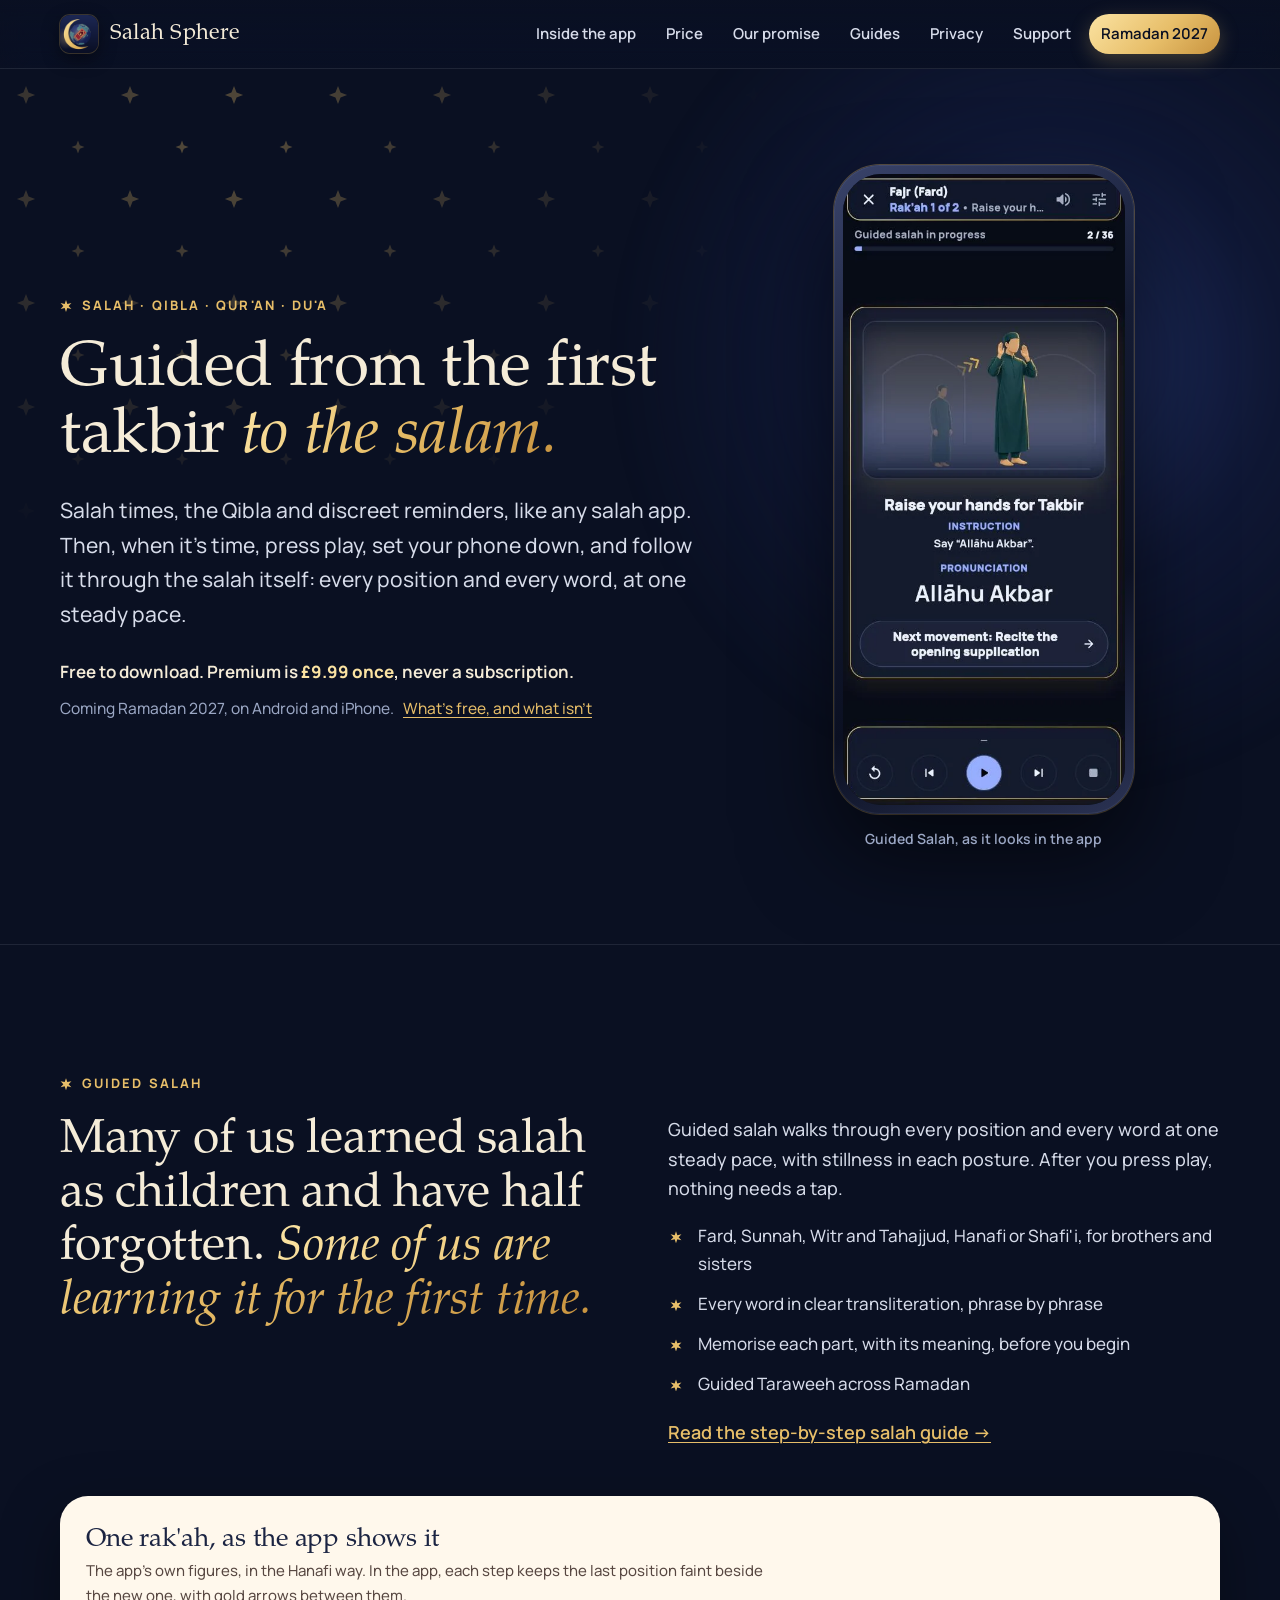
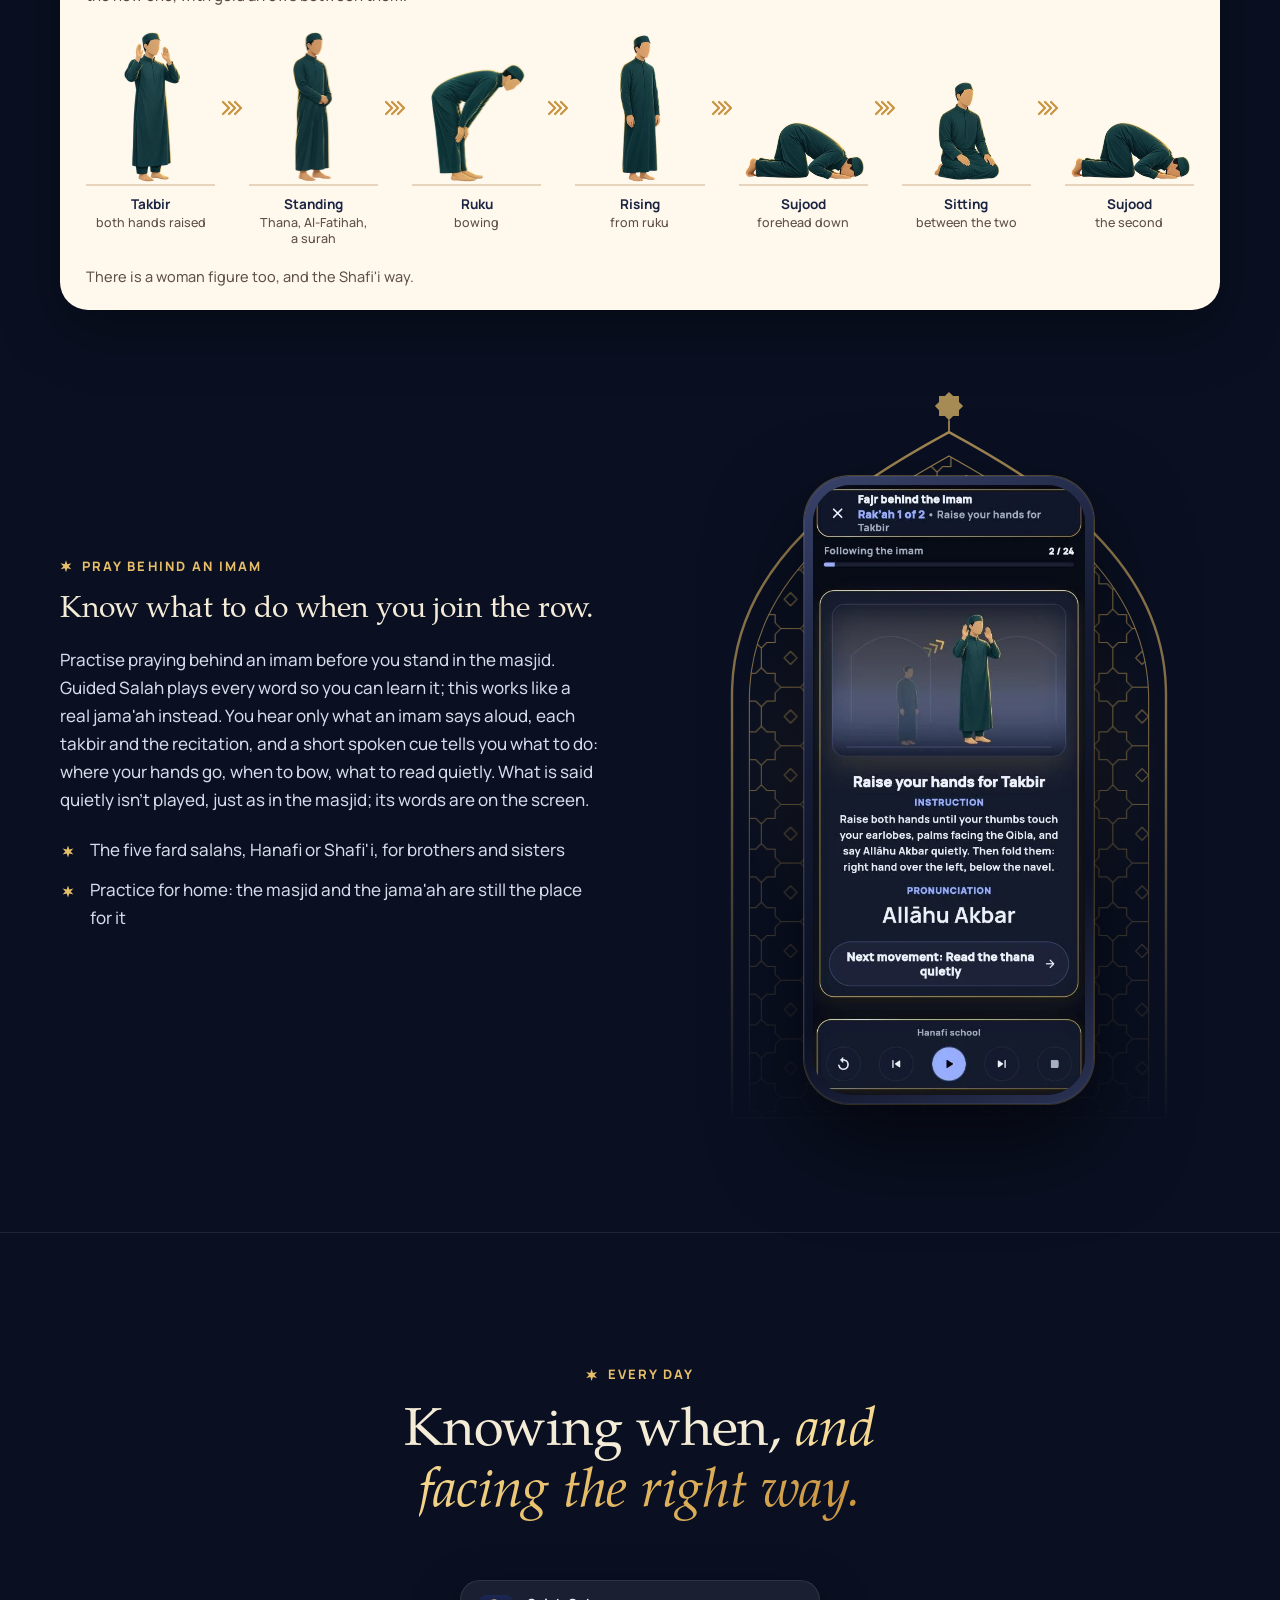
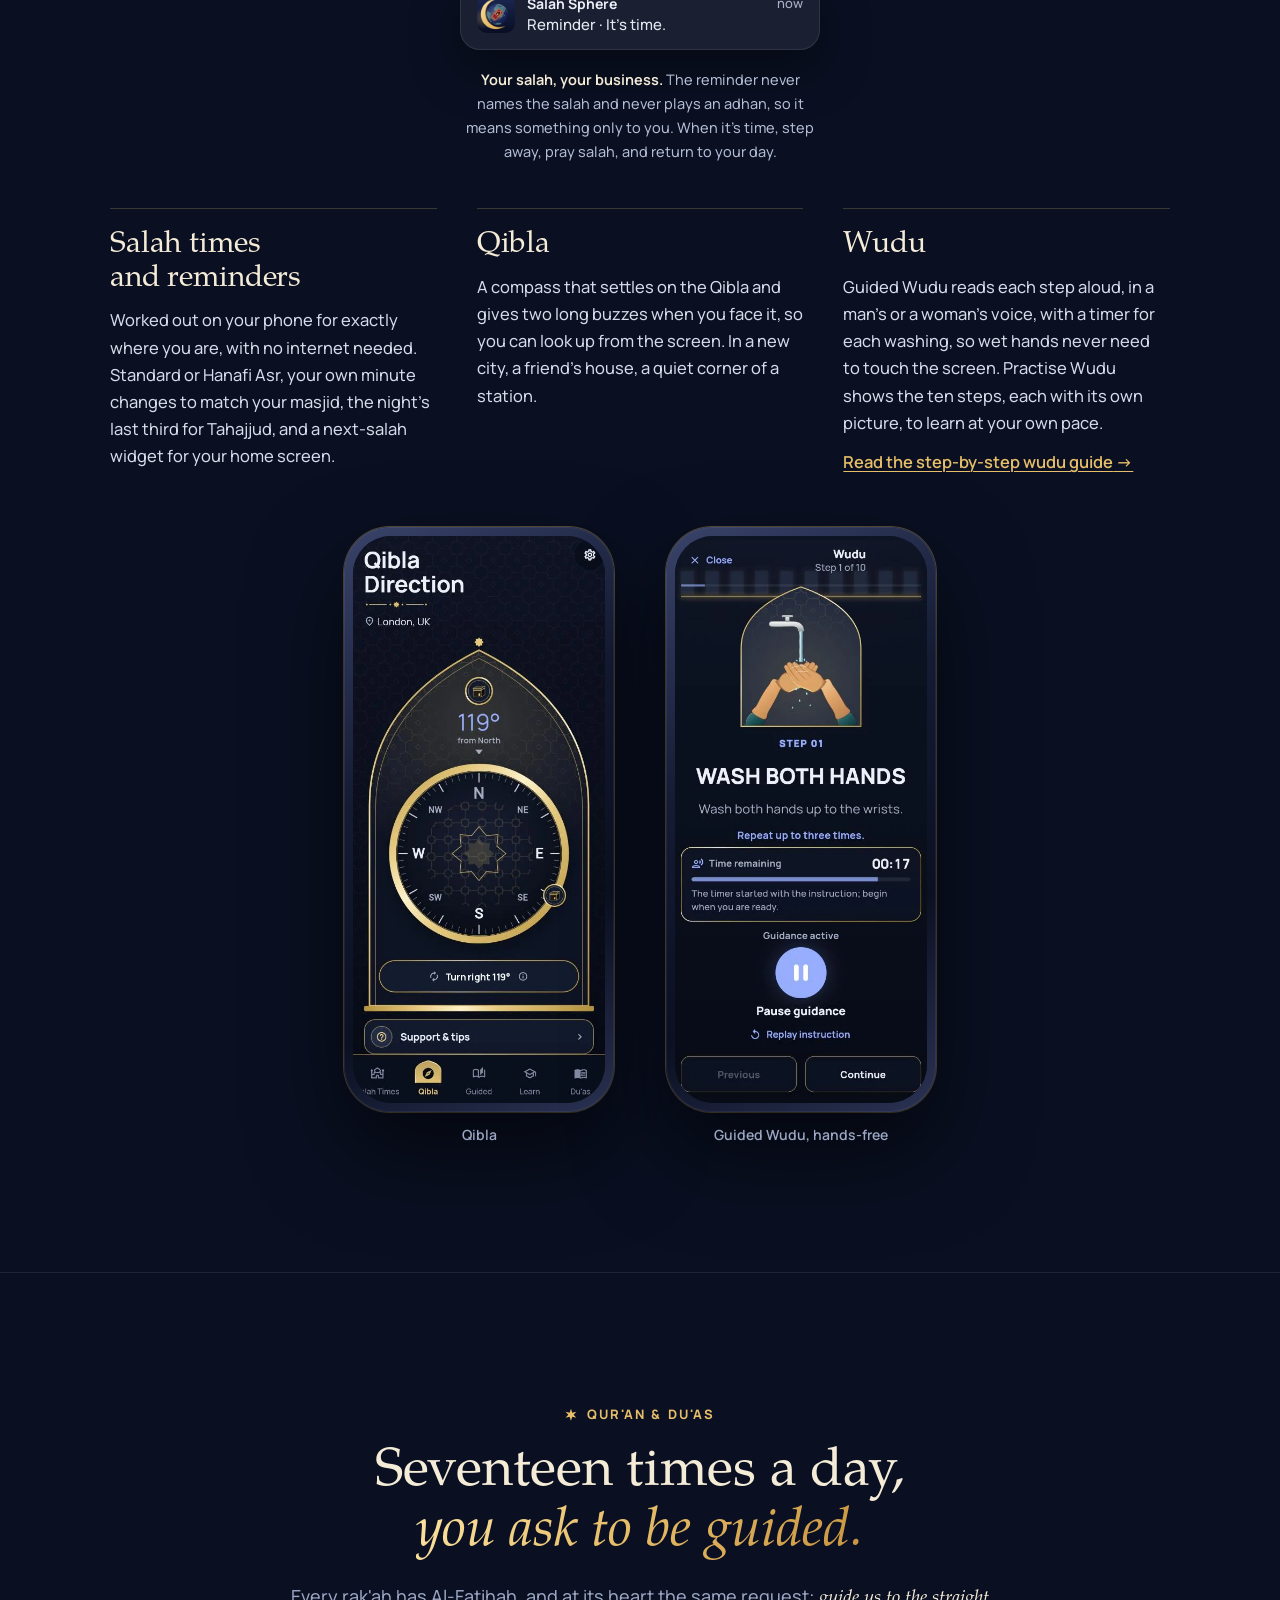
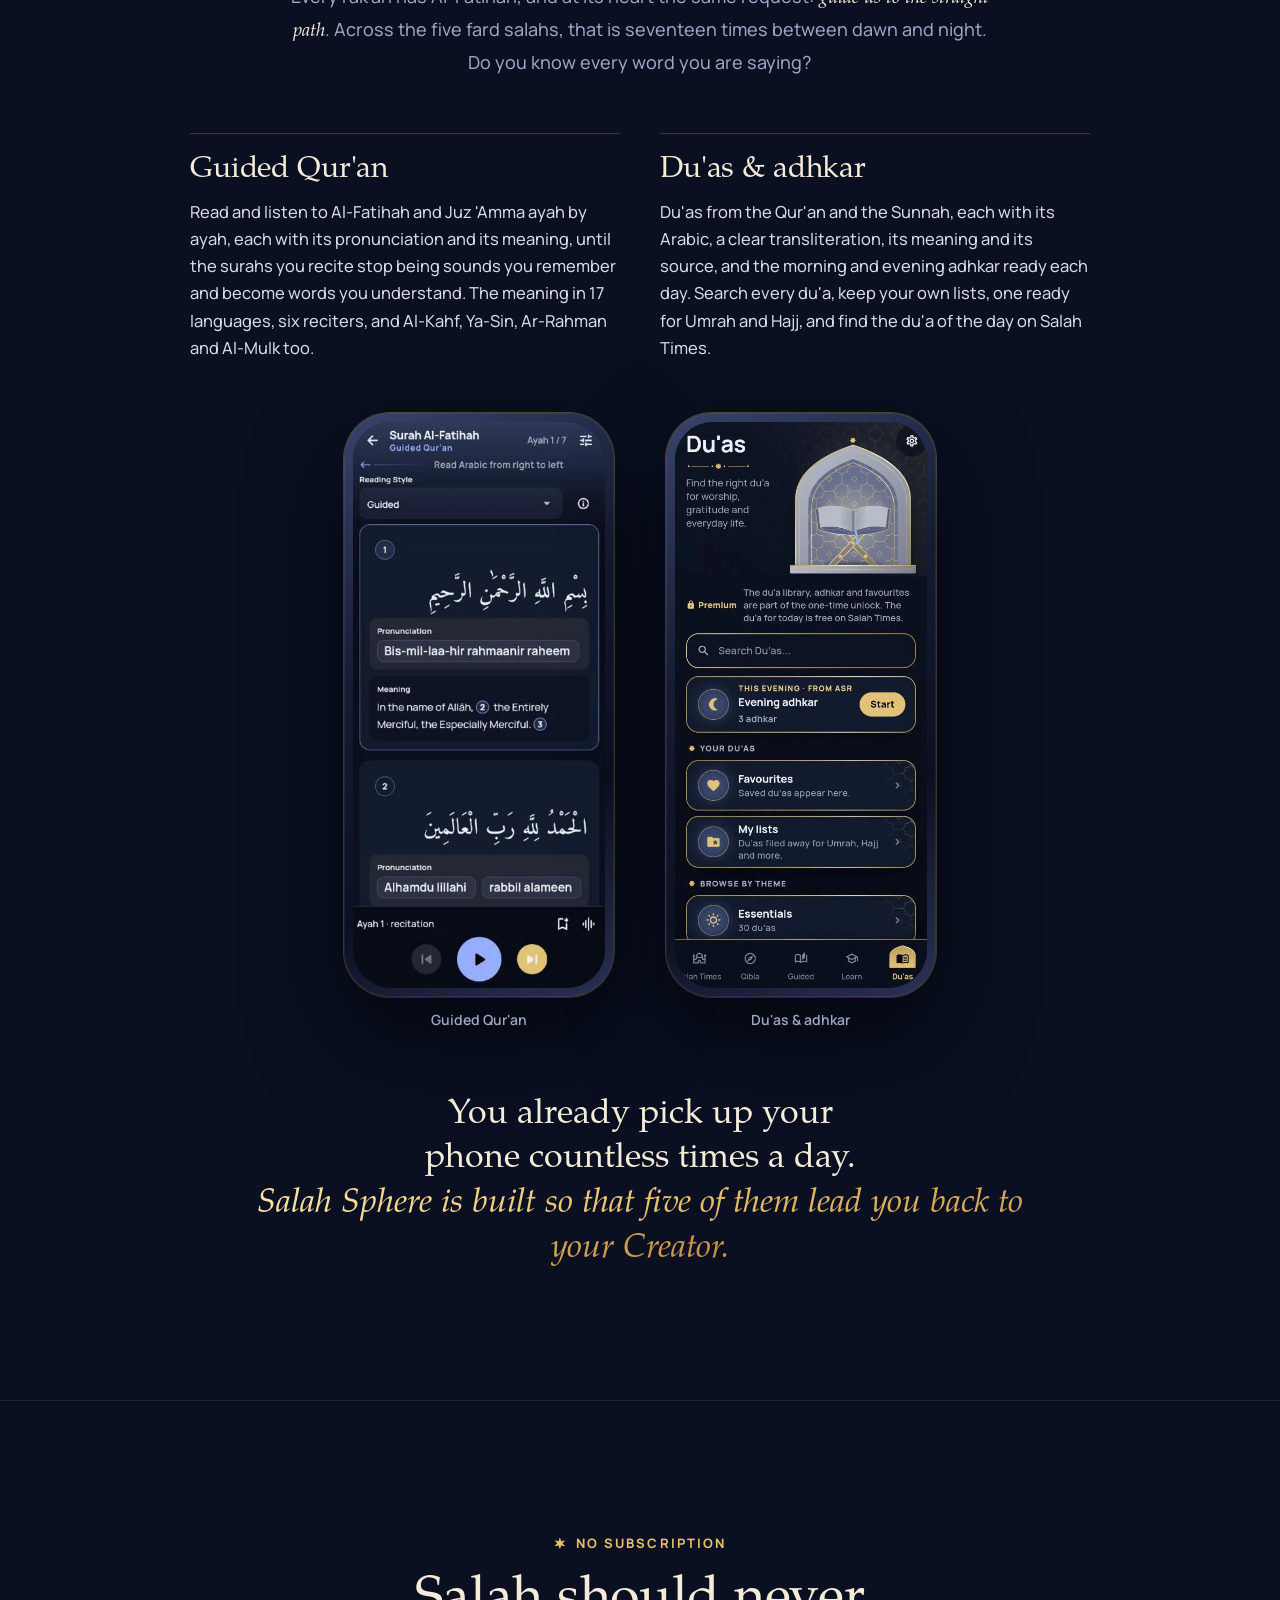
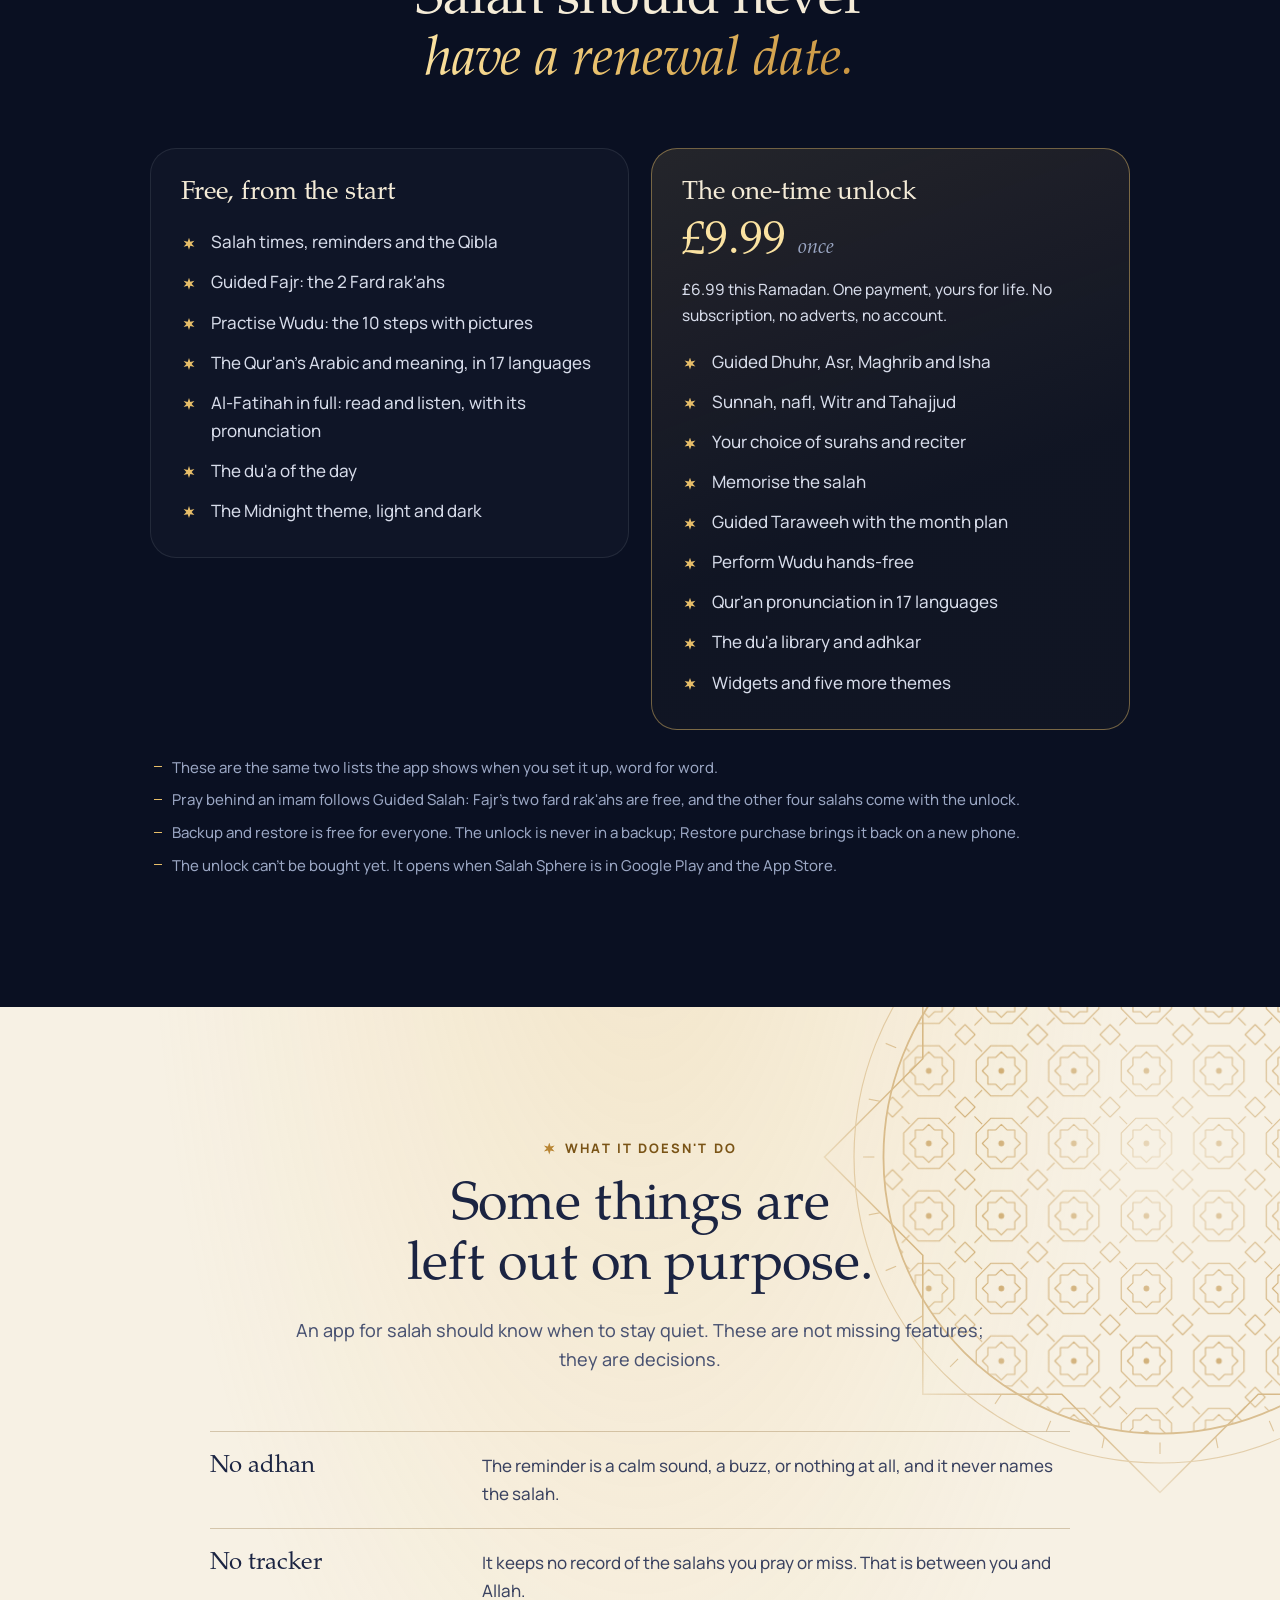
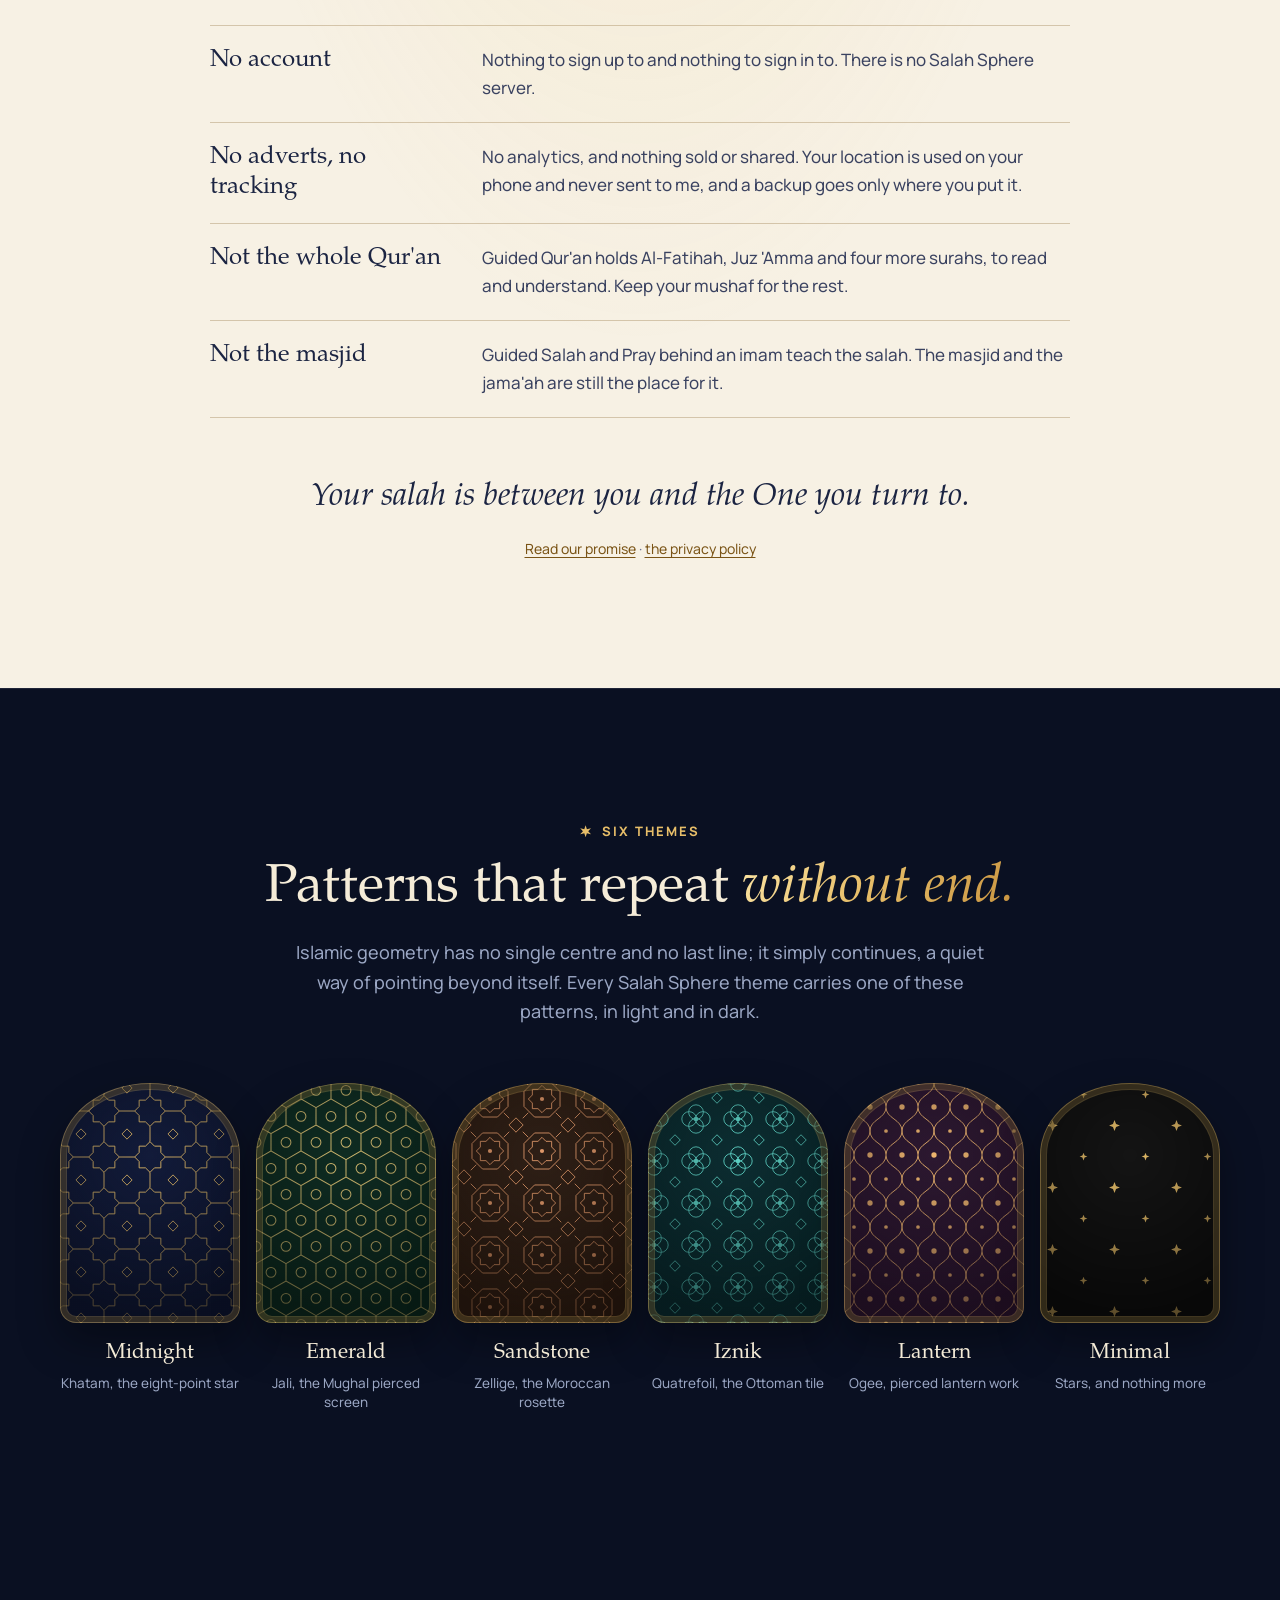
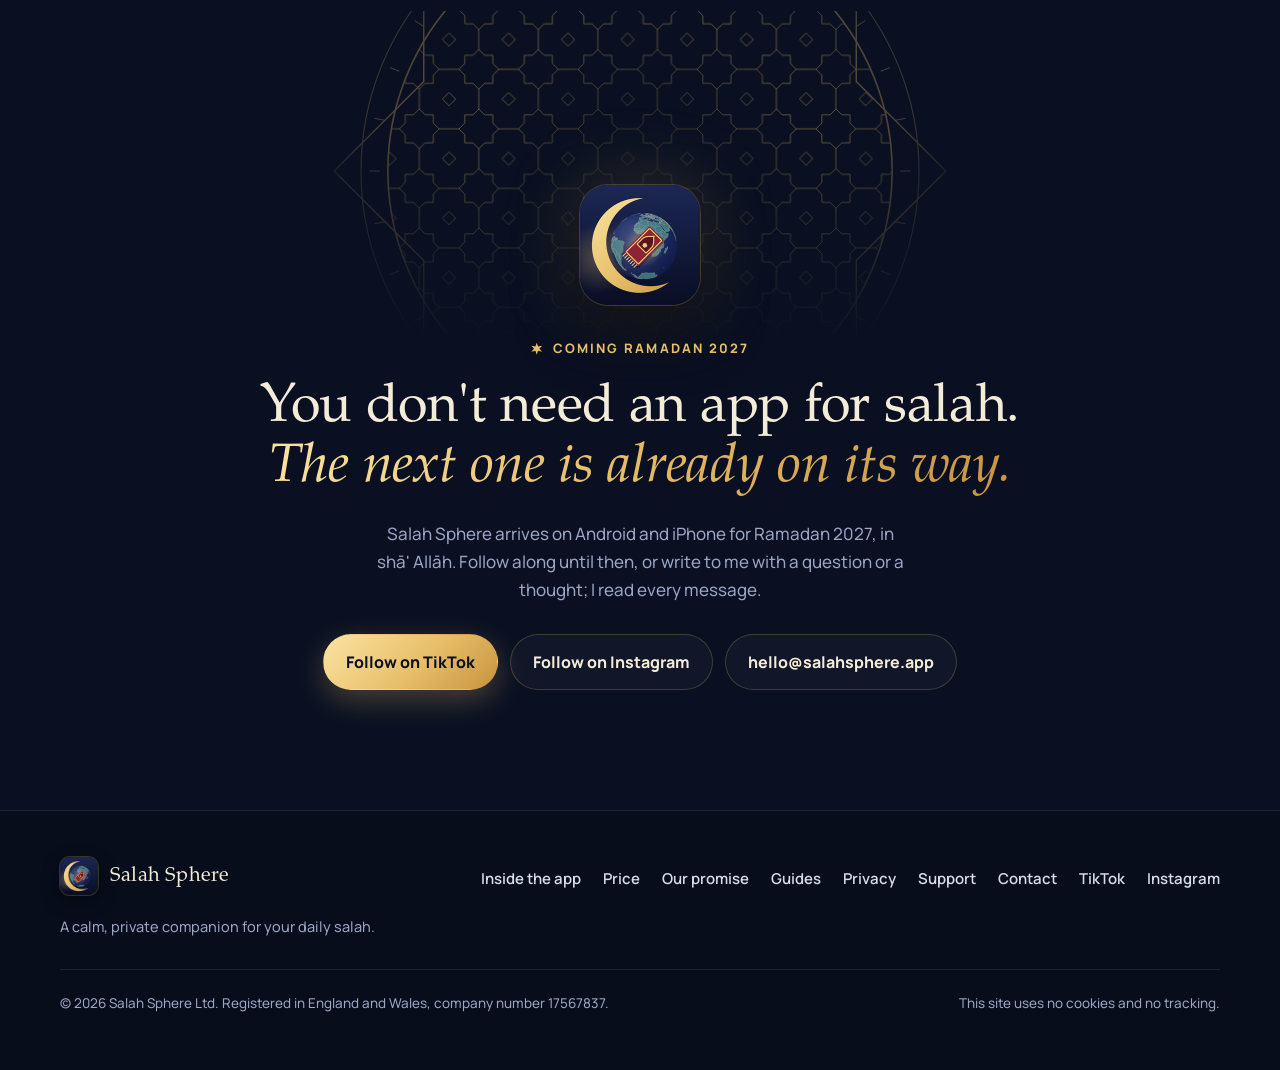
==== index.html @ 4af71273 "Home: Pray behind an imam says how it differs from Guided Salah (every word played to learn it) and " ====
<!doctype html>
<html lang="en-GB" class="no-js">
<head>
  <meta charset="utf-8">
  <meta name="viewport" content="width=device-width, initial-scale=1">
  <title>Salah Sphere: Muslim Prayer Times &amp; Guided Salah App</title>
  <meta name="description" content="Salah Sphere, coming to Android and iPhone for Ramadan 2027: prayer times, a Qibla compass, step-by-step guided salah, wudu and du&#39;as. No ads, no subscription.">
  <link rel="canonical" href="https://salahsphere.app/">
  <meta name="theme-color" content="#0A1022">
  <link rel="icon" href="assets/img/favicon-32.png" sizes="32x32" type="image/png">
  <link rel="icon" href="assets/img/icon-192.png" sizes="192x192" type="image/png">
  <link rel="apple-touch-icon" href="assets/img/apple-touch-icon.png">
  <meta property="og:type" content="website">
  <meta property="og:locale" content="en_GB">
  <meta property="og:site_name" content="Salah Sphere">
  <meta property="og:title" content="Salah Sphere · Five times a day, the world can wait.">
  <meta property="og:description" content="A calm, private companion for your daily salah. Prayer times, Qibla, guided salah, wudu, Qur'an and du'as. No ads, no tracking, and never a subscription.">
  <meta property="og:url" content="https://salahsphere.app/">
  <meta property="og:image" content="https://salahsphere.app/assets/img/og.png">
  <meta property="og:image:width" content="1200">
  <meta property="og:image:height" content="630">
  <meta name="twitter:card" content="summary_large_image">
  <script type="application/ld+json">
{
   "@context": "https://schema.org",
   "@graph": [
    {
     "@type": "Organization",
     "@id": "https://salahsphere.app/#organization",
     "name": "Salah Sphere",
     "url": "https://salahsphere.app/",
     "logo": {
      "@type": "ImageObject",
      "url": "https://salahsphere.app/assets/img/icon-512.png",
      "width": 512,
      "height": 512
     },
     "email": "hello@salahsphere.app",
     "sameAs": [
      "https://www.tiktok.com/@salahsphereapp",
      "https://www.instagram.com/salahsphereapp/"
     ]
    },
    {
     "@type": "WebSite",
     "@id": "https://salahsphere.app/#website",
     "name": "Salah Sphere",
     "alternateName": [
      "SalahSphere",
      "Salah Sphere app"
     ],
     "url": "https://salahsphere.app/",
     "inLanguage": "en-GB",
     "publisher": {
      "@id": "https://salahsphere.app/#organization"
     }
    },
    {
     "@type": "MobileApplication",
     "@id": "https://salahsphere.app/#app",
     "name": "Salah Sphere",
     "alternateName": "SalahSphere",
     "operatingSystem": "Android, iOS",
     "applicationCategory": "LifestyleApplication",
     "description": "A Muslim app for prayer times, the Qibla, step-by-step guided salah, wudu, the Qur'an with its meaning in 17 languages, and du'as. Free to download with a one-time unlock: no ads, no tracking and never a subscription. Coming Ramadan 2027.",
     "url": "https://salahsphere.app/",
     "image": "https://salahsphere.app/assets/img/og.png",
     "screenshot": [
      "https://salahsphere.app/assets/shots/salah-times.webp",
      "https://salahsphere.app/assets/shots/guided-salah-man.webp",
      "https://salahsphere.app/assets/shots/behind-imam.webp",
      "https://salahsphere.app/assets/shots/guided-wudu.webp",
      "https://salahsphere.app/assets/shots/qibla-compass.webp"
     ],
     "publisher": {
      "@id": "https://salahsphere.app/#organization"
     },
     "inLanguage": "en"
    }
   ]
  }
  </script>
  <link rel="preload" href="assets/fonts/pagella-regular.woff" as="font" type="font/woff" crossorigin>
  <link rel="stylesheet" href="styles.css">
  <script>document.documentElement.classList.remove('no-js');</script>
</head>
<body>
<a class="skip" href="#main">Skip to content</a>

<header class="site-header">
  <div class="wrap nav">
    <a class="brand" href="./" aria-label="Salah Sphere home">
      <img src="assets/img/icon-96.png" alt="" width="38" height="38">
      <span>Salah Sphere</span>
    </a>
    <nav class="nav-links" aria-label="Main">
      <a class="hide-sm" href="#inside">Inside the app</a>
      <a class="hide-md" href="#price">Price</a>
      <a class="hide-md" href="our-promise.html">Our promise</a>
      <a href="guides.html">Guides</a>
      <a class="hide-sm" href="privacy.html">Privacy</a>
      <a href="support.html">Support</a>
      <a class="pill" href="#coming">Ramadan 2027</a>
    </nav>
  </div>
</header>

<main id="main">

  <!-- ============ Hero ============ -->
  <section class="hero has-deco" aria-labelledby="hero-title">
    <div class="deco d-stars" aria-hidden="true"></div>
    <div class="wrap hero2">
      <div class="reveal">
        <span class="eyebrow">Salah · Qibla · Qur'an · Du'a</span>
        <h1 id="hero-title">Guided from the first takbir <span class="gold-text">to the salam.</span></h1>
        <p class="lead">Salah times, the Qibla and discreet reminders, like any salah app. Then, when it's time, press play, set your phone down, and follow it through the salah itself: every position and every word, at one steady pace.</p>
        <p class="facts">Free to download. Premium is <b>£9.99 once</b>, never a subscription.</p>
        <p class="when">Coming Ramadan 2027, on Android and iPhone. <a href="#price">What's free, and what isn't</a></p>
      </div>
      <figure class="hero-phone reveal">
        <div class="phone"><img src="assets/shots/guided-salah-man.webp" alt="Guided Salah in Fajr: the figure raising both hands for the takbir, the last position faint beside it, gold arrows, and the words to say" width="390" height="844"></div>
        <figcaption>Guided Salah, as it looks in the app</figcaption>
      </figure>
    </div>
  </section>

  <!-- ============ Guided salah ============ -->
  <section class="sec guided" id="inside" aria-labelledby="guided-title">
    <div class="wrap">
      <div class="lede reveal">
        <span class="eyebrow">Guided salah</span>
        <h2 id="guided-title">Many of us learned salah as children and have half forgotten. <span class="gold-text">Some of us are learning it for the first time.</span></h2>
        <div class="lede-body">
          <p>Guided salah walks through every position and every word at one steady pace, with stillness in each posture. After you press play, nothing needs a tap.</p>
          <ul class="ticks">
            <li>Fard, Sunnah, Witr and Tahajjud, Hanafi or Shafi'i, for brothers and sisters</li>
            <li>Every word in clear transliteration, phrase by phrase</li>
            <li>Memorise each part, with its meaning, before you begin</li>
            <li>Guided Taraweeh across Ramadan</li>
          </ul>
          <p class="guide-link"><a href="how-to-pray-salah.html">Read the step-by-step salah guide</a></p>
        </div>
      </div>

      <figure class="rakah reveal">
        <figcaption>
          <h3>One rak'ah, as the app shows it</h3>
          <p class="sub">The app's own figures, in the Hanafi way. In the app, each step keeps the last position faint beside the new one, with gold arrows between them.</p>
        </figcaption>
        <ol class="rk">
          <li><div class="fig"><img src="assets/positions/man_takbir.webp" alt="" width="120" height="300" loading="lazy"></div><span>Takbir<small>both hands raised</small></span></li>
          <li class="chev" aria-hidden="true"><svg viewBox="0 0 22 16" width="22" height="16"><path d="M2 2l6 6-6 6M8 2l6 6-6 6M14 2l6 6-6 6" fill="none" stroke="#C8933F" stroke-width="2.2" stroke-linecap="round" stroke-linejoin="round"/></svg></li>
          <li><div class="fig"><img src="assets/positions/man_qiyam_hanafi.webp" alt="" width="87" height="300" loading="lazy"></div><span>Standing<small>Thana, Al-Fatihah, a&nbsp;surah</small></span></li>
          <li class="chev" aria-hidden="true"><svg viewBox="0 0 22 16" width="22" height="16"><path d="M2 2l6 6-6 6M8 2l6 6-6 6M14 2l6 6-6 6" fill="none" stroke="#C8933F" stroke-width="2.2" stroke-linecap="round" stroke-linejoin="round"/></svg></li>
          <li class="ruku"><div class="fig"><img src="assets/positions/man_ruku.webp" alt="" width="193" height="236" loading="lazy"></div><span>Ruku<small>bowing</small></span></li>
          <li class="chev" aria-hidden="true"><svg viewBox="0 0 22 16" width="22" height="16"><path d="M2 2l6 6-6 6M8 2l6 6-6 6M14 2l6 6-6 6" fill="none" stroke="#C8933F" stroke-width="2.2" stroke-linecap="round" stroke-linejoin="round"/></svg></li>
          <li><div class="fig"><img src="assets/positions/man_standing_after_ruku.webp" alt="" width="83" height="300" loading="lazy"></div><span>Rising<small>from ruku</small></span></li>
          <li class="chev" aria-hidden="true"><svg viewBox="0 0 22 16" width="22" height="16"><path d="M2 2l6 6-6 6M8 2l6 6-6 6M14 2l6 6-6 6" fill="none" stroke="#C8933F" stroke-width="2.2" stroke-linecap="round" stroke-linejoin="round"/></svg></li>
          <li class="sujood"><div class="fig"><img src="assets/positions/man_sujood.webp" alt="" width="234" height="120" loading="lazy"></div><span>Sujood<small>forehead down</small></span></li>
          <li class="chev" aria-hidden="true"><svg viewBox="0 0 22 16" width="22" height="16"><path d="M2 2l6 6-6 6M8 2l6 6-6 6M14 2l6 6-6 6" fill="none" stroke="#C8933F" stroke-width="2.2" stroke-linecap="round" stroke-linejoin="round"/></svg></li>
          <li class="sit"><div class="fig"><img src="assets/positions/man_jalsah.webp" alt="" width="133" height="196" loading="lazy"></div><span>Sitting<small>between the two</small></span></li>
          <li class="chev" aria-hidden="true"><svg viewBox="0 0 22 16" width="22" height="16"><path d="M2 2l6 6-6 6M8 2l6 6-6 6M14 2l6 6-6 6" fill="none" stroke="#C8933F" stroke-width="2.2" stroke-linecap="round" stroke-linejoin="round"/></svg></li>
          <li class="sujood"><div class="fig"><img src="assets/positions/man_sujood.webp" alt="" width="234" height="120" loading="lazy"></div><span>Sujood<small>the second</small></span></li>
        </ol>
        <p class="foot">There is a woman figure too, and the Shafi'i way.</p>
      </figure>

      <article class="feature flip reveal">
        <figure class="feature-media">
          <div class="deco arch arch-khatam"></div>
          <div class="phone"><img src="assets/shots/behind-imam.webp" alt="Pray behind an imam in Fajr: the figure, and a cue for what to do when the imam says the takbir" width="390" height="844" loading="lazy"></div>
        </figure>
        <div>
          <span class="eyebrow">Pray behind an imam</span>
          <h3>Know what to do when you join the row.</h3>
          <p>Practise praying behind an imam before you stand in the masjid. Guided Salah plays every word so you can learn it; this works like a real jama'ah instead. You hear only what an imam says aloud, each takbir and the recitation, and a short spoken cue tells you what to do: where your hands go, when to bow, what to read quietly. What is said quietly isn't played, just as in the masjid; its words are on the screen.</p>
          <ul class="ticks">
            <li>The five fard salahs, Hanafi or Shafi'i, for brothers and sisters</li>
            <li>Practice for home: the masjid and the jama'ah are still the place for it</li>
          </ul>
        </div>
      </article>
    </div>
  </section>

  <!-- ============ Every day ============ -->
  <section class="sec everyday" aria-labelledby="everyday-title">
    <div class="wrap">
      <div class="section-head reveal">
        <span class="eyebrow">Every day</span>
        <h2 id="everyday-title">Knowing when, <span class="gold-text">and facing the right way.</span></h2>
      </div>
      <figure class="notif-show reveal">
        <div class="notif" role="img" aria-label="A Salah Sphere notification. Reminder: it's time.">
          <img src="assets/img/icon-96.png" alt="" width="38" height="38">
          <b>Salah Sphere</b><span class="t">now</span>
          <p>Reminder · It's time.</p>
        </div>
        <figcaption class="notif-cap"><b>Your salah, your business.</b> The reminder never names the salah and never plays an adhan, so it means something only to you. When it's time, step away, pray salah, and return to your day.</figcaption>
      </figure>
      <div class="three reveal">
        <div>
          <h3>Salah times and reminders</h3>
          <p>Worked out on your phone for exactly where you are, with no internet needed. Standard or Hanafi Asr, your own minute changes to match your masjid, the night's last third for Tahajjud, and a next-salah widget for your home screen.</p>
        </div>
        <div>
          <h3>Qibla</h3>
          <p>A compass that settles on the Qibla and gives two long buzzes when you face it, so you can look up from the screen. In a new city, a friend's house, a quiet corner of a station.</p>
        </div>
        <div>
          <h3>Wudu</h3>
          <p>Guided Wudu reads each step aloud, in a man's or a woman's voice, with a timer for each washing, so wet hands never need to touch the screen. Practise Wudu shows the ten steps, each with its own picture, to learn at your own pace.</p>
          <p class="guide-link"><a href="how-to-make-wudu.html">Read the step-by-step wudu guide</a></p>
        </div>
      </div>
      <div class="pair reveal">
        <figure><div class="phone"><img src="assets/shots/qibla-compass.webp" alt="The Qibla compass in London: 119 degrees from north, turn right" width="390" height="844" loading="lazy"></div><figcaption>Qibla</figcaption></figure>
        <figure><div class="phone"><img src="assets/shots/guided-wudu.webp" alt="Guided Wudu, hands-free: step 1 of 10, wash both hands, with the picture, the time remaining and the guidance running" width="390" height="844" loading="lazy"></div><figcaption>Guided Wudu, hands-free</figcaption></figure>
      </div>
    </div>
  </section>

  <!-- ============ Qur'an and du'as ============ -->
  <section class="sec quran" aria-labelledby="quran-title">
    <div class="wrap">
      <div class="section-head reveal">
        <span class="eyebrow">Qur'an &amp; du'as</span>
        <h2 id="quran-title">Seventeen times a day, <span class="gold-text">you ask to be guided.</span></h2>
        <p>Every rak'ah has Al-Fatihah, and at its heart the same request: <em>guide us to the straight path</em>. Across the five fard salahs, that is seventeen times between dawn and night. Do you know every word you are saying?</p>
      </div>
      <div class="two reveal">
        <div>
          <h3>Guided Qur'an</h3>
          <p>Read and listen to Al-Fatihah and Juz 'Amma ayah by ayah, each with its pronunciation and its meaning, until the surahs you recite stop being sounds you remember and become words you understand. The meaning in 17 languages, six reciters, and Al-Kahf, Ya-Sin, Ar-Rahman and Al-Mulk too.</p>
        </div>
        <div>
          <h3>Du'as &amp; adhkar</h3>
          <p>Du'as from the Qur'an and the Sunnah, each with its Arabic, a clear transliteration, its meaning and its source, and the morning and evening adhkar ready each day. Search every du'a, keep your own lists, one ready for Umrah and Hajj, and find the du'a of the day on Salah Times.</p>
        </div>
      </div>
      <div class="pair reveal">
        <figure><div class="phone"><img src="assets/shots/quran-read.webp" alt="Al-Fatihah in Guided Qur'an: each ayah in Arabic, with its pronunciation and its meaning" width="399" height="864" loading="lazy"></div><figcaption>Guided Qur'an</figcaption></figure>
        <figure><div class="phone"><img src="assets/shots/duas-tab.webp" alt="The Du'as tab: search, the evening adhkar ready to start, your favourites and lists, and du'as by theme" width="390" height="844" loading="lazy"></div><figcaption>Du'as &amp; adhkar</figcaption></figure>
      </div>
      <p class="aside reveal">You already pick up your phone countless times a day.<br><span class="gold-text">Salah Sphere is built so that five of them lead you back to your Creator.</span></p>
    </div>
  </section>

  <!-- ============ Price, and the note on subscriptions ============ -->
  <section class="sec price" id="price" aria-labelledby="no-subscription">
    <div class="wrap">
      <div class="section-head reveal">
        <span class="eyebrow">No subscription</span>
        <h2 id="no-subscription">Salah should never <span class="gold-text">have a renewal date.</span></h2>
      </div>
      <div class="tiers reveal">
        <div class="tier">
          <h3>Free, from the start</h3>
          <ul class="ticks">
            <li>Salah times, reminders and the Qibla</li>
            <li>Guided Fajr: the 2 Fard rak'ahs</li>
            <li>Practise Wudu: the 10 steps with pictures</li>
            <li>The Qur'an's Arabic and meaning, in 17 languages</li>
            <li>Al-Fatihah in full: read and listen, with its pronunciation</li>
            <li>The du'a of the day</li>
            <li>The Midnight theme, light and dark</li>
          </ul>
        </div>
        <div class="tier gold">
          <h3>The one-time unlock</h3>
          <p class="tier-price">£9.99 <span>once</span></p>
          <p class="tier-note">£6.99 this Ramadan. One payment, yours for life. No subscription, no adverts, no account.</p>
          <ul class="ticks">
            <li>Guided Dhuhr, Asr, Maghrib and Isha</li>
            <li>Sunnah, nafl, Witr and Tahajjud</li>
            <li>Your choice of surahs and reciter</li>
            <li>Memorise the salah</li>
            <li>Guided Taraweeh with the month plan</li>
            <li>Perform Wudu hands-free</li>
            <li>Qur'an pronunciation in 17 languages</li>
            <li>The du'a library and adhkar</li>
            <li>Widgets and five more themes</li>
          </ul>
        </div>
      </div>
      <ul class="small-print reveal">
        <li>These are the same two lists the app shows when you set it up, word for word.</li>
        <li>Pray behind an imam follows Guided Salah: Fajr's two fard rak'ahs are free, and the other four salahs come with the unlock.</li>
        <li>Backup and restore is free for everyone. The unlock is never in a backup; Restore purchase brings it back on a new phone.</li>
        <li>The unlock can't be bought yet. It opens when Salah Sphere is in Google Play and the App Store.</li>
      </ul>
    </div>
  </section>

  <!-- ============ What it doesn't do, and privacy ============ -->
  <section class="paper has-deco" id="not-in-the-app" aria-labelledby="leftout-title">
    <div class="deco disc disc-zellige-bronze d-paper-disc" aria-hidden="true"></div>
    <div class="wrap">
      <div class="section-head reveal">
        <span class="eyebrow">What it doesn't do</span>
        <h2 id="leftout-title">Some things are left out on purpose.</h2>
        <p>An app for salah should know when to stay quiet. These are not missing features; they are decisions.</p>
      </div>
      <dl class="nots reveal">
        <div><dt>No adhan</dt><dd>The reminder is a calm sound, a buzz, or nothing at all, and it never names the salah.</dd></div>
        <div><dt>No tracker</dt><dd>It keeps no record of the salahs you pray or miss. That is between you and Allah.</dd></div>
        <div><dt>No account</dt><dd>Nothing to sign up to and nothing to sign in to. There is no Salah Sphere server.</dd></div>
        <div><dt>No adverts, no tracking</dt><dd>No analytics, and nothing sold or shared. Your location is used on your phone and never sent to me, and a backup goes only where you put it.</dd></div>
        <div><dt>Not the whole Qur'an</dt><dd>Guided Qur'an holds Al-Fatihah, Juz 'Amma and four more surahs, to read and understand. Keep your mushaf for the rest.</dd></div>
        <div><dt>Not the masjid</dt><dd>Guided Salah and Pray behind an imam teach the salah. The masjid and the jama'ah are still the place for it.</dd></div>
      </dl>
      <p class="quote reveal">Your salah is between you and the One you turn to.<small><a href="our-promise.html">Read our promise</a> · <a href="privacy.html">the privacy policy</a></small></p>
    </div>
  </section>

  <!-- ============ Themes ============ -->
  <section class="sec themes" aria-labelledby="themes-title">
    <div class="wrap">
      <div class="section-head reveal">
        <span class="eyebrow">Six themes</span>
        <h2 id="themes-title">Patterns that repeat <span class="gold-text">without end.</span></h2>
        <p>Islamic geometry has no single centre and no last line; it simply continues, a quiet way of pointing beyond itself. Every Salah Sphere theme carries one of these patterns, in light and in dark.</p>
      </div>
      <ul class="swatches reveal">
        <li><div class="sw sw-midnight"></div><b>Midnight</b><span>Khatam, the eight-point star</span></li>
        <li><div class="sw sw-emerald"></div><b>Emerald</b><span>Jali, the Mughal pierced screen</span></li>
        <li><div class="sw sw-sandstone"></div><b>Sandstone</b><span>Zellige, the Moroccan rosette</span></li>
        <li><div class="sw sw-iznik"></div><b>Iznik</b><span>Quatrefoil, the Ottoman tile</span></li>
        <li><div class="sw sw-lantern"></div><b>Lantern</b><span>Ogee, pierced lantern work</span></li>
        <li><div class="sw sw-minimal"></div><b>Minimal</b><span>Stars, and nothing more</span></li>
      </ul>
    </div>
  </section>

  <!-- ============ Closing ============ -->
  <section class="closing has-deco" id="coming" aria-labelledby="closing-title">
    <div class="deco disc disc-khatam d-close-disc" aria-hidden="true"></div>
    <div class="wrap reveal">
      <img src="assets/img/icon-240.png" alt="The Salah Sphere icon: a gold crescent cradling the Earth with a salah mat" width="120" height="120" loading="lazy">
      <span class="eyebrow">Coming Ramadan 2027</span>
      <h2 id="closing-title">You don't need an app for salah.<br><span class="gold-text">The next one is already on its way.</span></h2>
      <p>Salah Sphere arrives on Android and iPhone for Ramadan 2027, in shā'&nbsp;Allāh. Follow along until then, or write to me with a question or a thought; I read every message.</p>
      <div class="actions">
        <a class="btn btn-gold" href="https://www.tiktok.com/@salahsphereapp" rel="me noopener">Follow on TikTok</a>
        <a class="btn btn-ghost" href="https://www.instagram.com/salahsphereapp/" rel="me noopener">Follow on Instagram</a>
        <a class="btn btn-ghost" href="mailto:hello@salahsphere.app">hello@salahsphere.app</a>
      </div>
    </div>
  </section>

</main>

<footer class="site-footer">
  <div class="wrap">
    <div class="foot">
      <div>
        <a class="brand" href="./"><img src="assets/img/icon-96.png" alt="" width="38" height="38"><span>Salah Sphere</span></a>
        <p>A calm, private companion for your daily salah.</p>
      </div>
      <nav aria-label="Footer">
        <a href="#inside">Inside the app</a>
        <a href="#price">Price</a>
        <a href="our-promise.html">Our promise</a>
        <a href="guides.html">Guides</a>
        <a href="privacy.html">Privacy</a>
        <a href="support.html">Support</a>
        <a href="mailto:hello@salahsphere.app">Contact</a>
        <a href="https://www.tiktok.com/@salahsphereapp" rel="me noopener">TikTok</a>
        <a href="https://www.instagram.com/salahsphereapp/" rel="me noopener">Instagram</a>
      </nav>
    </div>
    <div class="legal">
      <span>© 2026 Salah Sphere Ltd. Registered in England and Wales, company number 17567837.</span>
      <span>This site uses no cookies and no tracking.</span>
    </div>
  </div>
</footer>

<script src="site.js" defer></script>
</body>
</html>
---- styles.css ----
/* Salah Sphere — salahsphere.app
   Self-hosted fonts, no trackers, no external requests. */

@font-face { font-family: "Pagella"; src: url("assets/fonts/pagella-regular.woff") format("woff"); font-weight: 400; font-style: normal; font-display: swap; }
@font-face { font-family: "Pagella"; src: url("assets/fonts/pagella-italic.woff") format("woff"); font-weight: 400; font-style: italic; font-display: swap; }
@font-face { font-family: "Pagella"; src: url("assets/fonts/pagella-bold.woff") format("woff"); font-weight: 700; font-style: normal; font-display: swap; }
@font-face { font-family: "Manrope"; src: url("assets/fonts/manrope-var.woff") format("woff"); font-weight: 200 800; font-style: normal; font-display: swap; }

:root {
  --ink: #0A1022;
  --ink-2: #0F1830;
  --ink-3: #16213F;
  --navy-glow: #22346F;
  --gold: #E7BE69;
  --gold-deep: #C8933F;
  --gold-hi: #FBE3A2;
  --cream: #F5ECD8;
  --paper: #F7F1E4;
  --paper-ink: #1B2442;
  --text: #D7DCEA;
  --muted: #9BA7C4;
  --line: rgba(231, 190, 105, 0.22);
  --line-soft: rgba(215, 220, 234, 0.10);
  --teal: #6FC2B1;
  --crimson: #8E2A3A;
  --radius: 22px;
  --max: 1160px;
  --serif: "Pagella", "Palatino Linotype", "Book Antiqua", Palatino, Georgia, serif;
  --sans: "Manrope", system-ui, -apple-system, "Segoe UI", Roboto, sans-serif;
  color-scheme: dark;
}

*, *::before, *::after { box-sizing: border-box; }
html { -webkit-text-size-adjust: 100%; scroll-behavior: smooth; }
@media (prefers-reduced-motion: reduce) { html { scroll-behavior: auto; } }

body {
  margin: 0;
  background: var(--ink);
  color: var(--text);
  font-family: var(--sans);
  font-size: 17px;
  line-height: 1.65;
  font-weight: 450;
  overflow-x: hidden;
  -webkit-font-smoothing: antialiased;
}

/* ---------- The app's patterns, scattered as panels ----------
   Every SVG in assets/patterns is drawn from the app's own geometry
   (khatam, jali, zellige, quatrefoil, ogee, stars, mashrabiya). */
.deco { position: absolute; pointer-events: none; z-index: 0; background-repeat: no-repeat; background-position: center top; background-size: contain; }
.has-deco { position: relative; overflow: clip; }
.has-deco > .wrap { position: relative; z-index: 1; }
.arch { aspect-ratio: 424 / 690; }
.disc { aspect-ratio: 1; }
.arch-khatam { background-image: url("assets/patterns/arch-khatam.svg"); }
.arch-ogee { background-image: url("assets/patterns/arch-ogee.svg"); }
.arch-jali { background-image: url("assets/patterns/arch-jali.svg"); }
.arch-quatrefoil { background-image: url("assets/patterns/arch-quatrefoil.svg"); }
.arch-mashrabiya { background-image: url("assets/patterns/arch-mashrabiya.svg"); }
.arch-zellige { background-image: url("assets/patterns/arch-zellige.svg"); }
.disc-zellige { background-image: url("assets/patterns/disc-zellige.svg"); }
.disc-khatam { background-image: url("assets/patterns/disc-khatam.svg"); }
.disc-zellige-bronze { background-image: url("assets/patterns/disc-zellige-bronze.svg"); }
.band { background-size: 100% 100%; }
.band-khatam { background-image: url("assets/patterns/band-khatam.svg"); }
.band-ogee { background-image: url("assets/patterns/band-ogee.svg"); }

main, header, footer { position: relative; z-index: 1; }
main { overflow-x: clip; }
html { overflow-x: hidden; }

a { color: var(--gold); text-decoration-thickness: 1px; text-underline-offset: 3px; }
a:hover { color: var(--gold-hi); }
:focus-visible { outline: 2px solid var(--gold-hi); outline-offset: 3px; border-radius: 6px; }

img { max-width: 100%; display: block; }

.skip {
  position: absolute; left: 16px; top: -60px;
  background: var(--gold); color: var(--ink); padding: 10px 16px; border-radius: 10px;
  font-weight: 700; text-decoration: none; z-index: 50;
}
.skip:focus { top: 12px; }

.wrap { width: min(var(--max), calc(100% - 40px)); margin: 0 auto; }

/* ---------- Header ---------- */
.site-header {
  position: sticky; top: 0; z-index: 40;
  backdrop-filter: saturate(140%) blur(14px);
  -webkit-backdrop-filter: saturate(140%) blur(14px);
  background: linear-gradient(180deg, rgba(10, 16, 34, 0.86), rgba(10, 16, 34, 0.62));
  border-bottom: 1px solid var(--line-soft);
}
.nav { display: flex; align-items: center; justify-content: space-between; height: 68px; gap: 16px; }
.brand { display: inline-flex; align-items: center; gap: 12px; text-decoration: none; color: var(--cream); }
.brand img { width: 38px; height: 38px; border-radius: 10px; box-shadow: 0 0 0 1px var(--line), 0 6px 18px rgba(0,0,0,0.45); }
.brand span { font-family: var(--serif); font-size: 22px; letter-spacing: 0.01em; }
.nav-links { display: flex; align-items: center; gap: 6px; }
.nav-links a {
  color: var(--text); text-decoration: none; font-size: 15px; font-weight: 600;
  padding: 8px 12px; border-radius: 999px;
}
.nav-links a:hover, .nav-links a[aria-current="page"] { color: var(--gold-hi); background: rgba(231, 190, 105, 0.08); }
.nav-links .pill {
  color: var(--ink); background: linear-gradient(135deg, var(--gold-hi), var(--gold) 55%, var(--gold-deep));
  box-shadow: 0 6px 20px rgba(231, 190, 105, 0.25);
}
.nav-links .pill:hover { color: var(--ink); background: linear-gradient(135deg, #fff1c9, var(--gold-hi) 55%, var(--gold)); }
.brand span { white-space: nowrap; }
@media (max-width: 1060px) { .nav-links a.hide-md { display: none; } }
@media (max-width: 640px) {
  .nav-links a.hide-sm { display: none; }
  .brand span { font-size: 20px; }
  .nav-links .pill { padding: 7px 12px; font-size: 14px; }
}
@media (max-width: 400px) {
  .nav-links .pill { display: none; }
  .soon { font-size: 14px; }
}

/* ---------- Type ---------- */
h1, h2, h3 { font-family: var(--serif); font-weight: 400; color: var(--cream); line-height: 1.12; margin: 0; letter-spacing: -0.005em; }
h1 { font-size: clamp(44px, 7.2vw, 84px); }
h2, h3, .aside { text-wrap: balance; }
h2 { font-size: clamp(34px, 4.6vw, 54px); }
h3 { font-size: 24px; }
.gold-text {
  background: linear-gradient(120deg, var(--gold-hi) 0%, var(--gold) 45%, var(--gold-deep) 100%);
  -webkit-background-clip: text; background-clip: text; color: transparent;
  font-style: italic;
}
.eyebrow {
  display: inline-flex; align-items: center; gap: 10px;
  font-size: 13px; font-weight: 750; letter-spacing: 0.16em; text-transform: uppercase;
  color: var(--gold);
}
.eyebrow::before {
  content: ""; width: 12px; height: 12px; flex: none;
  background: var(--gold);
  clip-path: polygon(50% 0, 61% 33%, 95% 25%, 72% 50%, 95% 75%, 61% 67%, 50% 100%, 39% 67%, 5% 75%, 28% 50%, 5% 25%, 39% 33%);
}
.lead { font-size: clamp(18px, 2.1vw, 21px); color: var(--text); max-width: 34em; }
.muted { color: var(--muted); }

/* ---------- Buttons & chips ---------- */
.actions { display: flex; flex-wrap: wrap; gap: 12px; margin-top: 30px; }
.btn {
  display: inline-flex; align-items: center; gap: 10px;
  padding: 14px 22px; border-radius: 999px; font-weight: 750; font-size: 16px; text-decoration: none;
  border: 1px solid transparent; transition: transform .2s ease, box-shadow .2s ease, background .2s ease;
}
.btn-gold { color: var(--ink); background: linear-gradient(135deg, var(--gold-hi), var(--gold) 55%, var(--gold-deep)); box-shadow: 0 10px 30px rgba(231, 190, 105, 0.28); }
.btn-gold:hover { color: var(--ink); transform: translateY(-1px); box-shadow: 0 14px 36px rgba(231, 190, 105, 0.36); }
.btn-ghost { color: var(--cream); border-color: var(--line); background: rgba(255,255,255,0.03); }
.btn-ghost:hover { color: var(--gold-hi); border-color: rgba(231,190,105,0.45); }

.soon {
  display: inline-flex; align-items: center; gap: 12px;
  padding: 10px 18px 10px 12px; border-radius: 999px;
  border: 1px solid var(--line); background: rgba(231, 190, 105, 0.07);
  color: var(--cream); font-weight: 650; font-size: 15px;
}
.soon .dot { width: 9px; height: 9px; border-radius: 50%; background: var(--gold); box-shadow: 0 0 0 4px rgba(231, 190, 105, 0.18); }

/* ---------- Hero ---------- */
.hero { position: relative; padding: clamp(48px, 8vw, 96px) 0 40px; overflow: hidden; }
.hero::after {
  content: ""; position: absolute; z-index: -1;
  width: 900px; height: 900px; right: -220px; top: -160px;
  background: radial-gradient(circle, rgba(52, 76, 160, 0.55) 0%, rgba(25, 37, 88, 0.35) 35%, transparent 68%);
  filter: blur(10px);
}
.hero > .wrap { position: relative; z-index: 1; }
.hero-grid { display: grid; grid-template-columns: 1.05fr 1fr; gap: 40px; align-items: center; }
.hero h1 { margin-top: 18px; font-size: clamp(42px, 5.2vw, 70px); }
.hero h1 .nw { white-space: nowrap; }
.hero .lead { margin-top: 22px; }
.hero-note { margin-top: 18px; font-size: 14px; color: var(--muted); }
.hero-note strong { font-weight: inherit; font-family: var(--serif); font-style: italic; font-size: 1.14em; color: var(--gold-hi); }

.phones { position: relative; height: 640px; }
.phones .phone { position: absolute; top: 40px; width: 270px; }
.phones .p-left { left: 50%; transform: translateX(-112%) rotate(-7deg) scale(0.88); top: 84px; z-index: 1; }
.phones .p-mid { left: 50%; transform: translateX(-50%); z-index: 3; }
.phones .p-right { left: 50%; transform: translateX(12%) rotate(7deg) scale(0.88); top: 84px; z-index: 2; }
.phones .p-left img, .phones .p-right img { filter: saturate(0.95) brightness(0.92); }
.phones .halo {
  position: absolute; left: 50%; top: 46%; width: 520px; height: 520px; transform: translate(-50%, -50%);
  background: radial-gradient(circle, rgba(231, 190, 105, 0.26), rgba(231, 190, 105, 0.05) 45%, transparent 70%);
  filter: blur(8px); z-index: 0;
}
.hero-arch { width: 700px; left: 50%; top: -60px; transform: translateX(-50%); opacity: 0.8; }
.d-stars {
  inset: 0; opacity: 0.34; background: url("assets/patterns/tile-stars-gold.svg") 0 0 / 104px 104px repeat;
  -webkit-mask-image: radial-gradient(ellipse 60% 70% at 18% 8%, #000, transparent 70%);
          mask-image: radial-gradient(ellipse 60% 70% at 18% 8%, #000, transparent 70%);
}

.phone {
  aspect-ratio: 390 / 844;
  border-radius: 46px;
  padding: 9px;
  background: linear-gradient(150deg, #39436A 0%, #141B33 38%, #0B1022 70%, #2B3354 100%);
  box-shadow:
    0 40px 90px rgba(0, 0, 0, 0.6),
    0 0 0 1px rgba(231, 190, 105, 0.35),
    inset 0 0 0 1px rgba(255, 255, 255, 0.06);
}
.phone img { width: 100%; height: 100%; object-fit: cover; object-position: top; border-radius: 38px; background: #0d1428; }

@media (max-width: 980px) {
  .hero-grid { grid-template-columns: 1fr; gap: 0; }
  .phones { height: 560px; margin-top: 0; }
  .phones .phone { width: 240px; }
  .hero-arch { width: 600px; top: 24px; }
}
@media (max-width: 520px) {
  .phones { height: 470px; }
  .phones .phone { width: 210px; }
  .phones .p-left { transform: translateX(-104%) rotate(-7deg) scale(0.84); }
  .phones .p-right { transform: translateX(4%) rotate(7deg) scale(0.84); }
  .hero-arch { width: 400px; top: 18px; }
  .phones .halo { width: 380px; height: 380px; }
}

/* ---------- A pause ---------- */
.pause { border-bottom: 1px solid var(--line-soft); }
.d-pause-disc { width: 760px; left: -330px; top: 50%; transform: translateY(-50%); opacity: 0.42; }
.d-pause-band { width: 96px; right: max(18px, calc(50% - 700px)); top: 6%; bottom: 6%; opacity: 0.5; }
.pause .section-head em { font-family: var(--serif); color: var(--cream); font-size: 1.04em; white-space: nowrap; }
.stats { display: grid; grid-template-columns: repeat(3, 1fr); gap: 18px; max-width: 1000px; margin: 0 auto; }
.stat {
  position: relative; text-align: center; padding: 34px 26px 30px;
  border: 1px solid var(--line-soft); border-radius: 26px;
  background: linear-gradient(170deg, rgba(231,190,105,0.07), rgba(10,16,34,0.6) 60%);
  backdrop-filter: blur(2px);
}
.stat b {
  display: block; font-family: var(--serif); font-weight: 400; line-height: 1; font-size: clamp(76px, 9vw, 112px);
  background: linear-gradient(170deg, var(--gold-hi), var(--gold) 50%, var(--gold-deep));
  -webkit-background-clip: text; background-clip: text; color: transparent;
}
.stat span { display: block; margin-top: 16px; color: var(--text); font-size: 16.5px; }
.stat em {
  display: block; margin-top: 16px; padding-top: 16px; border-top: 1px solid var(--line);
  font-family: var(--serif); font-size: 21px; line-height: 1.35; color: var(--cream);
}
.aside { text-align: center; font-family: var(--serif); font-size: clamp(24px, 3vw, 34px); line-height: 1.3; color: var(--cream); margin: 64px auto 0; max-width: 24em; }
@media (max-width: 880px) {
  .stats { grid-template-columns: 1fr; max-width: 460px; }
  .d-pause-disc { width: 520px; left: -300px; top: 32%; }
  .d-pause-band { display: none; }
}

/* ---------- Promise strip ---------- */
.promises { border-top: 1px solid var(--line-soft); border-bottom: 1px solid var(--line-soft); background: rgba(255, 255, 255, 0.015); }
.promises ul { list-style: none; margin: 0; padding: 22px 0; display: flex; flex-wrap: wrap; justify-content: center; gap: 12px 34px; }
.promises li { display: inline-flex; align-items: center; gap: 10px; color: var(--cream); font-weight: 650; font-size: 15.5px; }
.promises li::before {
  content: ""; width: 10px; height: 10px; background: var(--gold);
  clip-path: polygon(50% 0, 61% 33%, 95% 25%, 72% 50%, 95% 75%, 61% 67%, 50% 100%, 39% 67%, 5% 75%, 28% 50%, 5% 25%, 39% 33%);
}

/* ---------- Sections ---------- */
section { padding: clamp(70px, 10vw, 130px) 0; }
.section-head { max-width: 760px; margin: 0 auto 56px; text-align: center; }
.section-head h2 { margin-top: 14px; }
.section-head p { margin: 18px auto 0; max-width: 40em; color: var(--muted); font-size: 18px; }

.ornament { display: flex; align-items: center; justify-content: center; gap: 14px; color: var(--gold); margin: 0 auto; }
.ornament::before, .ornament::after { content: ""; height: 1px; width: min(160px, 26vw); background: linear-gradient(90deg, transparent, var(--line)); }
.ornament::after { transform: scaleX(-1); }
.ornament i {
  width: 14px; height: 14px; background: var(--gold); display: block;
  clip-path: polygon(50% 0, 61% 33%, 95% 25%, 72% 50%, 95% 75%, 61% 67%, 50% 100%, 39% 67%, 5% 75%, 28% 50%, 5% 25%, 39% 33%);
}

.feature {
  display: grid; grid-template-columns: 1fr 1fr; gap: clamp(36px, 6vw, 90px); align-items: center;
  padding: clamp(40px, 6vw, 70px) 0;
}
.feature + .feature { border-top: 1px solid var(--line-soft); }
.feature.flip .feature-media { order: 2; }
.feature-media { position: relative; display: flex; flex-direction: column; align-items: center; margin: 0; padding-top: 96px; }
.feature-media::before {
  content: ""; position: absolute; width: min(460px, 100vw); height: min(460px, 100vw); top: 52%; left: 50%; transform: translate(-50%, -50%);
  background: radial-gradient(circle, rgba(52, 76, 160, 0.5), rgba(231, 190, 105, 0.05) 45%, transparent 68%); z-index: 0;
}
.feature-media .arch { width: 460px; left: 50%; top: 0; transform: translateX(-50%); opacity: 0.72; }
.feature-media .phone { width: 290px; position: relative; z-index: 1; }
.pat-cap { position: relative; z-index: 1; margin-top: 22px; font-size: 13.5px; color: var(--muted); text-align: center; letter-spacing: 0.01em; }
.pat-cap i { font-family: var(--serif); font-size: 15.5px; color: var(--gold); }
.feature-media .phone.second { position: absolute; width: 230px; z-index: 0; transform: translate(62%, 14%) rotate(6deg); opacity: 0.9; }
.feature h3 { font-size: clamp(30px, 3.4vw, 42px); margin-top: 14px; }
.feature p { color: var(--text); margin: 18px 0 0; max-width: 33em; }
.ticks { list-style: none; padding: 0; margin: 22px 0 0; display: grid; gap: 12px; }
.ticks li { position: relative; padding-left: 30px; color: var(--text); }
.ticks li::before {
  content: ""; position: absolute; left: 2px; top: 0.55em; width: 12px; height: 12px; background: var(--gold);
  clip-path: polygon(50% 0, 61% 33%, 95% 25%, 72% 50%, 95% 75%, 61% 67%, 50% 100%, 39% 67%, 5% 75%, 28% 50%, 5% 25%, 39% 33%);
}
@media (max-width: 880px) {
  .feature { grid-template-columns: 1fr; }
  .feature.flip .feature-media { order: 0; }
  .feature-media .phone { width: 250px; }
  .feature-media .arch { width: 380px; }
  .feature-media .phone.second { width: 190px; }
}

/* Du'as: a morning phone (light) and an evening phone (dark), side by side */
.duo { position: relative; z-index: 1; display: flex; gap: 18px; align-items: flex-start; }
.duo .phone { width: 230px; }
@media (max-width: 880px) { .duo { gap: 12px; } .duo .phone { width: 42vw; max-width: 220px; } }

/* Small feature cards */
.cards { display: grid; grid-template-columns: repeat(3, 1fr); gap: 18px; }
.card {
  border: 1px solid var(--line-soft); border-radius: var(--radius);
  background: linear-gradient(160deg, rgba(255,255,255,0.045), rgba(255,255,255,0.012));
  padding: 26px 24px;
}
.card h3 { font-size: 22px; }
.card p { margin: 10px 0 0; color: var(--muted); font-size: 16px; }
.card .icon {
  width: 46px; height: 46px; border-radius: 14px; display: grid; place-items: center; margin-bottom: 18px;
  background: radial-gradient(circle at 30% 30%, rgba(251, 227, 162, 0.25), rgba(231, 190, 105, 0.08));
  border: 1px solid var(--line);
}
.card .icon svg { width: 24px; height: 24px; stroke: var(--gold-hi); fill: none; stroke-width: 1.6; stroke-linecap: round; stroke-linejoin: round; }
@media (max-width: 880px) { .cards { grid-template-columns: 1fr; } }
@media (min-width: 560px) and (max-width: 880px) { .cards { grid-template-columns: 1fr 1fr; } }

/* ---------- Manifesto ---------- */
.manifesto {
  border-top: 1px solid var(--line); border-bottom: 1px solid var(--line);
  background:
    radial-gradient(ellipse 70% 50% at 50% 0%, rgba(142, 42, 58, 0.22), transparent 70%),
    radial-gradient(ellipse 60% 40% at 50% 100%, rgba(231, 190, 105, 0.10), transparent 70%),
    #080D1C;
}
.manifesto > .wrap { max-width: 860px; }
.d-band-l, .d-band-r { width: 88px; top: 0; bottom: 0; opacity: 0.55; }
.d-band-l { left: max(16px, calc(50% - 660px)); }
.d-band-r { right: max(16px, calc(50% - 660px)); }
.manifesto h2 { font-size: clamp(40px, 6vw, 74px); margin-top: 18px; line-height: 1.08; }
.m-body { margin: 54px auto 0; }
.m-body p { font-family: var(--serif); font-size: clamp(20px, 2.3vw, 25px); line-height: 1.6; color: var(--text); margin: 0 0 22px; }
.m-body strong { font-weight: 400; color: var(--cream); background: linear-gradient(transparent 62%, rgba(231,190,105,0.28) 62%); }
.m-verdict {
  text-align: center; font-style: italic; color: var(--gold-hi) !important;
  font-size: clamp(30px, 4vw, 44px) !important; margin: 36px 0 34px !important;
}
.m-verdict::before, .m-verdict::after { content: ""; display: block; width: 60px; height: 1px; margin: 0 auto; background: var(--line); }
.m-verdict::before { margin-bottom: 22px; } .m-verdict::after { margin-top: 22px; }
.ledger { margin: 48px auto 0; max-width: 680px; border: 1px solid var(--line); border-radius: 22px; overflow: hidden; background: rgba(255,255,255,0.02); }
.ledger .row { display: flex; justify-content: space-between; align-items: baseline; gap: 18px; padding: 17px 24px; border-top: 1px dashed rgba(215,220,234,0.14); }
.ledger .row:first-child { border-top: 0; }
.ledger .row span { font-weight: 700; color: var(--muted); }
.ledger .row s { color: var(--muted); text-decoration-color: #C2566A; text-decoration-thickness: 2px; text-align: right; }
.ledger .row.new { background: linear-gradient(90deg, rgba(231,190,105,0.16), rgba(231,190,105,0.05)); border-top: 1px solid var(--line); }
.ledger .row.new span { color: var(--cream); font-family: var(--serif); font-size: 22px; font-weight: 400; }
.ledger .row.new b { color: var(--gold-hi); text-align: right; }
.m-sign { text-align: center; margin: 40px 0 0; font-family: var(--serif); font-style: italic; color: var(--muted); font-size: 19px; }
.m-sign::before { content: "— "; }
@media (max-width: 760px) {
  .d-band-l, .d-band-r { width: 34px; opacity: 0.2; }
  .d-band-l { left: 0; } .d-band-r { right: 0; }
  .ledger .row { flex-direction: column; gap: 2px; padding: 14px 18px; }
  .ledger .row s, .ledger .row.new b { text-align: left; }
}

/* ---------- Themes: swatches & gallery ---------- */
.swatches { list-style: none; padding: 0; margin: 0 auto 70px; display: grid; grid-template-columns: repeat(6, 1fr); gap: 16px; }
.swatches li { text-align: center; }
.swatches b { display: block; margin-top: 14px; font-family: var(--serif); font-weight: 400; font-size: 21px; color: var(--cream); }
.swatches span { display: block; margin-top: 2px; font-size: 13.5px; color: var(--muted); line-height: 1.45; }
.sw {
  aspect-ratio: 3 / 4; border-radius: 50% 50% 16px 16px / 30% 30% 16px 16px;
  border: 1px solid rgba(231,190,105,0.45);
  box-shadow: inset 0 0 0 5px rgba(0,0,0,0.25), inset 0 0 0 6px rgba(231,190,105,0.25), 0 18px 40px rgba(0,0,0,0.35);
  background-repeat: repeat;
}
.sw-midnight { background: radial-gradient(circle at 50% 30%, transparent, rgba(5,8,20,0.65) 85%), url("assets/patterns/tile-khatam-gold.svg") center / 46px, #121B3A; }
.sw-emerald { background: radial-gradient(circle at 50% 30%, transparent, rgba(3,14,10,0.6) 85%), url("assets/patterns/tile-jali-emerald.svg") center / 30px, #0F2C22; }
.sw-sandstone { background: radial-gradient(circle at 50% 30%, transparent, rgba(20,10,4,0.6) 85%), url("assets/patterns/tile-zellige-terracotta.svg") center / 52px, #2E1F16; }
.sw-iznik { background: radial-gradient(circle at 50% 30%, transparent, rgba(2,16,18,0.6) 85%), url("assets/patterns/tile-quatrefoil-turquoise.svg") center / 42px, #0C2D31; }
.sw-lantern { background: radial-gradient(circle at 50% 30%, transparent, rgba(18,6,20,0.6) 85%), url("assets/patterns/tile-ogee-amber.svg") center / 32px, #2C1830; }
.sw-minimal { background: radial-gradient(circle at 50% 30%, transparent, rgba(0,0,0,0.6) 85%), url("assets/patterns/tile-stars-gold.svg") center / 62px, #141414; }
@media (max-width: 980px) { .swatches { grid-template-columns: repeat(3, 1fr); gap: 26px 16px; } }
@media (max-width: 520px) { .swatches { grid-template-columns: repeat(2, 1fr); } }

.gallery { display: flex; gap: 26px; justify-content: center; align-items: flex-start; flex-wrap: wrap; }
.gallery .phone { width: 230px; }
.gallery figure { margin: 0; }
.gallery figure.lift { margin-top: -26px; }
.gallery figure.lift .phone { width: 250px; box-shadow: 0 40px 90px rgba(0,0,0,0.6), 0 0 0 1px rgba(231,190,105,0.5), 0 0 70px rgba(94,211,198,0.12); }
.gallery figcaption { text-align: center; margin-top: 16px; color: var(--muted); font-size: 14px; font-weight: 650; }
@media (max-width: 760px) {
  .gallery { flex-wrap: nowrap; gap: 10px; }
  .gallery .phone { width: 31vw; max-width: 200px; border-radius: 24px; padding: 5px; }
  .gallery .phone img { border-radius: 20px; }
  .gallery figure.lift { margin-top: -14px; }
  .gallery figure.lift .phone { width: 33vw; }
}

/* Paper section: privacy promise */
.paper {
  background:
    radial-gradient(ellipse at 50% -20%, rgba(231, 190, 105, 0.22), transparent 55%),
    var(--paper);
  color: var(--paper-ink);
  position: relative;
}
.paper h2 { color: var(--paper-ink); }
.paper .eyebrow { color: #7A5416; }
.paper .eyebrow::before { background: #B98634; }
.paper .section-head p { color: #4A5372; }
.paper .ornament { color: #B98634; }
.paper .ornament::before, .paper .ornament::after { background: linear-gradient(90deg, transparent, rgba(185, 134, 52, 0.45)); }
.paper .ornament i { background: #B98634; }
.promise-grid { display: grid; grid-template-columns: repeat(4, 1fr); gap: 16px; }
.promise {
  background: #FFFDF7; border: 1px solid rgba(185, 134, 52, 0.28); border-radius: 18px; padding: 22px 20px;
  box-shadow: 0 10px 30px rgba(27, 36, 66, 0.06);
}
.promise b { display: block; font-family: var(--serif); font-weight: 400; font-size: 22px; color: var(--paper-ink); }
.promise span { display: block; margin-top: 6px; font-size: 15px; color: #4A5372; }
.paper .quote { text-align: center; font-family: var(--serif); font-style: italic; font-size: clamp(24px, 3vw, 32px); color: var(--paper-ink); margin: 54px auto 0; max-width: 26em; }
.paper .quote small { display: block; margin-top: 12px; font-family: var(--sans); font-style: normal; font-size: 14px; color: #6B7391; }
.paper .quote a { color: #7A5416; }
.d-paper-disc { width: 680px; right: -220px; top: -190px; opacity: 0.62; }
.d-paper-tile {
  left: 0; bottom: 0; width: 640px; height: 520px; opacity: 0.5;
  background: url("assets/patterns/tile-quatrefoil-bronze.svg") 0 0 / 44px repeat;
  -webkit-mask-image: radial-gradient(ellipse at 0% 100%, #000, transparent 68%);
          mask-image: radial-gradient(ellipse at 0% 100%, #000, transparent 68%);
}
@media (max-width: 760px) { .d-paper-disc { width: 380px; right: -200px; top: -130px; } .d-paper-tile { width: 300px; height: 300px; } }

/* Closing medallion */
.d-close-disc {
  width: 620px; left: 50%; top: -150px; transform: translateX(-50%); opacity: 0.4;
  -webkit-mask-image: linear-gradient(#000 45%, transparent 78%); mask-image: linear-gradient(#000 45%, transparent 78%);
}
@media (max-width: 760px) { .d-close-disc { width: 460px; top: -110px; } }
@media (max-width: 880px) { .promise-grid { grid-template-columns: 1fr 1fr; } }
@media (max-width: 480px) { .promise-grid { grid-template-columns: 1fr; } }

/* Price */
.price-card {
  max-width: 760px; margin: 0 auto; text-align: center;
  border: 1px solid var(--line); border-radius: 30px; padding: clamp(36px, 6vw, 60px) clamp(22px, 5vw, 56px);
  background:
    radial-gradient(ellipse at 50% 0%, rgba(231, 190, 105, 0.16), transparent 60%),
    linear-gradient(170deg, rgba(255,255,255,0.05), rgba(255,255,255,0.01));
  box-shadow: 0 30px 80px rgba(0,0,0,0.35);
}
.price-card h2 { margin-top: 14px; }
.price-card p { color: var(--text); margin: 18px auto 0; max-width: 34em; }
.price-points { list-style: none; padding: 0; margin: 28px 0 0; display: flex; flex-wrap: wrap; justify-content: center; gap: 10px; }
.price-points li { border: 1px solid var(--line); border-radius: 999px; padding: 8px 16px; color: var(--cream); font-weight: 650; font-size: 15px; background: rgba(231,190,105,0.06); }

/* Closing */
.closing { text-align: center; padding-bottom: clamp(80px, 10vw, 120px); }
.closing img { width: 120px; height: 120px; margin: 46px auto 30px; border-radius: 28px; box-shadow: 0 0 0 1px var(--line), 0 24px 60px rgba(0,0,0,0.5), 0 0 80px rgba(231,190,105,0.22); }
.closing h2 { margin-top: 16px; }
.closing p { color: var(--muted); margin: 20px auto 0; max-width: 32em; }
.closing .actions { justify-content: center; }

/* ---------- Long-form pages ---------- */
.page-hero { padding: clamp(56px, 8vw, 96px) 0 24px; text-align: center; }
.page-hero h1 { font-size: clamp(42px, 6vw, 66px); margin-top: 14px; }
.page-hero p { color: var(--muted); margin: 16px auto 0; max-width: 36em; }
.prose { max-width: 760px; margin: 0 auto; padding: 24px 0 110px; }
.prose h2 { font-size: clamp(28px, 3vw, 34px); margin: 56px 0 14px; }
.prose h3 { font-size: 22px; margin: 30px 0 8px; }
.prose p, .prose li { color: var(--text); }
.prose ul { padding-left: 22px; }
.prose li { margin: 8px 0; }
.prose li::marker { color: var(--gold); }
.summary {
  border: 1px solid var(--line); border-radius: 22px; padding: 26px 28px; margin-top: 20px;
  background: linear-gradient(160deg, rgba(231,190,105,0.08), rgba(231,190,105,0.02));
}
.summary h2 { margin-top: 0 !important; font-size: 26px !important; }
.summary ul { margin: 12px 0 0; }
.meta-line { font-size: 14px; color: var(--muted); text-align: center; margin-top: 10px; }

.faq { max-width: 820px; margin: 0 auto; }
.faq details {
  border: 1px solid var(--line-soft); border-radius: 18px; padding: 0 22px; margin: 12px 0;
  background: rgba(255,255,255,0.02);
}
.faq details[open] { border-color: var(--line); background: rgba(231,190,105,0.04); }
.faq summary {
  cursor: pointer; list-style: none; padding: 20px 0; font-family: var(--serif); font-size: 22px; color: var(--cream);
  display: flex; justify-content: space-between; align-items: center; gap: 16px;
}
.faq summary::-webkit-details-marker { display: none; }
.faq summary::after { content: "+"; font-family: var(--sans); font-size: 26px; color: var(--gold); line-height: 1; transition: transform .2s ease; }
.faq details[open] summary::after { transform: rotate(45deg); }
.faq .answer { padding: 0 0 22px; color: var(--text); }
.faq .answer p { margin: 0 0 12px; }
.contact-card {
  max-width: 820px; margin: 10px auto 46px; display: grid; grid-template-columns: auto 1fr auto; gap: 22px; align-items: center;
  border: 1px solid var(--line); border-radius: 24px; padding: 24px 26px;
  background: radial-gradient(ellipse at 0% 0%, rgba(231,190,105,0.14), transparent 60%), rgba(255,255,255,0.02);
}
.contact-card .mail-icon { width: 54px; height: 54px; border-radius: 16px; display: grid; place-items: center; border: 1px solid var(--line); background: rgba(231,190,105,0.08); }
.contact-card .mail-icon svg { width: 26px; height: 26px; stroke: var(--gold-hi); fill: none; stroke-width: 1.6; }
.contact-card h2 { font-size: 26px; }
.contact-card p { margin: 4px 0 0; color: var(--muted); }
@media (max-width: 640px) { .contact-card { grid-template-columns: 1fr; text-align: left; } }

/* Long-form page tops carry a medallion too */
.page-top { padding-bottom: 6px; }
.d-page-disc {
  width: 660px; left: 50%; top: -330px; transform: translateX(-50%); opacity: 0.36;
  -webkit-mask-image: linear-gradient(#000 50%, transparent 88%); mask-image: linear-gradient(#000 50%, transparent 88%);
}
@media (max-width: 760px) { .d-page-disc { width: 460px; top: -220px; } }
@media (max-width: 600px) { .manifesto h2 br { display: none; } }
@media (max-width: 520px) { .d-band-l, .d-band-r { display: none; } }

/* ---------- Footer ---------- */
.site-footer { border-top: 1px solid var(--line-soft); padding: 46px 0 56px; background: rgba(0,0,0,0.18); }
.foot { display: flex; flex-wrap: wrap; justify-content: space-between; gap: 24px; align-items: flex-start; }
.foot .brand span { font-size: 20px; }
.foot p { margin: 12px 0 0; color: var(--muted); font-size: 14.5px; max-width: 30em; }
.foot nav { display: flex; flex-wrap: wrap; gap: 8px 22px; }
.foot nav a { color: var(--text); text-decoration: none; font-weight: 600; font-size: 15px; }
.foot nav a:hover { color: var(--gold-hi); }
.legal { margin-top: 30px; padding-top: 22px; border-top: 1px solid var(--line-soft); font-size: 13.5px; color: var(--muted); display: flex; flex-wrap: wrap; gap: 8px 18px; justify-content: space-between; }

/* ---------- Reveal ---------- */
.reveal { opacity: 0; transform: translateY(18px); transition: opacity .8s ease, transform .8s ease; }
.reveal.in { opacity: 1; transform: none; }
@media (prefers-reduced-motion: reduce) { .reveal { opacity: 1; transform: none; transition: none; } }
.no-js .reveal { opacity: 1; transform: none; }

/* ---------- Phones (6 Nov 2026) ---------- */
/* Footer links get a finger-sized tap area. */
.foot nav a { display: inline-block; padding: 10px 0; }
.foot nav { gap: 0 22px; }
/* On a phone the release line sits on two centred lines, "Coming Ramadan 2027"
   over "Android & iPhone", and the box is only as wide as the text. */
@media (max-width: 480px) {
  .soon { padding: 10px 20px 10px 14px; }
  .soon-text { text-align: center; line-height: 1.35; }
  .soon .sep { display: none; }
  .soon .nw { display: block; }
}
/* Up to 380 px wide the header drops the link to the page you are on, so the
   name and the other link fit side by side. */
@media (max-width: 380px) {
  .nav { gap: 8px; }
  .nav-links a[aria-current="page"] { display: none; }
  .nav-links a { padding: 8px 10px; }
}
/* Below 360 px (small and folding phones) the hero title scales with the
   screen so "Five times a day," stays on one line inside it. */
@media (max-width: 359px) {
  .hero h1 { font-size: 11.5vw; }
  .brand { gap: 10px; }
  .brand span { font-size: 18px; }
}

/* ---------- Guides ---------- */
.crumbs { font-size: 14px; color: var(--muted); margin: 0 0 4px; }
.crumbs a { color: var(--muted); text-decoration: none; }
.crumbs a:hover { color: var(--gold-hi); }
.steps { list-style: none; padding: 0 !important; margin: 18px 0 0; counter-reset: step; }
.steps > li {
  position: relative; border: 1px solid var(--line-soft); border-radius: 20px; padding: 22px 24px 18px 80px; margin: 16px 0;
  background: rgba(255,255,255,0.02);
}
.steps > li::before {
  counter-increment: step; content: counter(step); position: absolute; left: 22px; top: 20px; width: 40px; height: 40px; border-radius: 50%;
  display: grid; place-items: center; font-family: var(--serif); font-size: 20px; color: var(--ink);
  background: linear-gradient(135deg, var(--gold-hi), var(--gold) 55%, var(--gold-deep));
}
.steps h3 { margin: 6px 0 6px !important; font-size: 23px !important; }
.steps p { margin: 0 0 8px; }
.steps ul { margin: 6px 0; }
.steps .tip { color: var(--muted); font-size: 15.5px; }
.src { font-size: 14px; color: var(--muted) !important; margin: 10px 0 0 !important; }
.say { border-left: 3px solid var(--gold); padding: 4px 0 4px 16px; margin: 12px 0; }
.say .ar {
  font-family: "Amiri", "Noto Naskh Arabic", "Geeza Pro", "Traditional Arabic", "Arabic Typesetting", serif; font-size: 25px; line-height: 1.9;
  direction: rtl; text-align: right; color: var(--cream); margin: 0 0 4px;
}
.say .tr { font-style: italic; color: var(--gold-hi) !important; margin: 0; }
.say .mn { color: var(--muted) !important; margin: 4px 0 0; }
.units { width: 100%; border-collapse: collapse; margin: 12px 0 0; }
.units th, .units td { text-align: left; padding: 10px 12px; border-bottom: 1px solid var(--line-soft); }
.units th { color: var(--gold-hi); font-weight: 600; font-size: 15px; }
.app-cta {
  display: grid; grid-template-columns: 150px 1fr; gap: 26px; align-items: center; margin: 60px 0 0;
  border: 1px solid var(--line); border-radius: 24px; padding: 24px 26px;
  background: radial-gradient(ellipse at 0% 0%, rgba(231,190,105,0.14), transparent 60%), rgba(255,255,255,0.02);
}
.app-cta img { width: 100%; height: auto; border-radius: 22px; box-shadow: 0 20px 50px rgba(0,0,0,0.5); }
.app-cta h2 { margin: 0 0 8px !important; font-size: 28px !important; }
.app-cta p { margin: 0 0 14px; }
.next-guide { margin: 34px 0 0; font-size: 17px; }
.guide-cards { display: grid; grid-template-columns: repeat(auto-fit, minmax(260px, 1fr)); gap: 18px; margin: 26px 0 0; }
.guide-card {
  display: block; text-decoration: none; border: 1px solid var(--line); border-radius: 22px; padding: 24px 24px 20px;
  background: rgba(255,255,255,0.02); color: var(--text);
}
.guide-card:hover { border-color: rgba(231,190,105,0.5); background: rgba(231,190,105,0.05); color: var(--text); }
.guide-card h2 { margin: 0 0 8px !important; font-size: 26px !important; color: var(--cream); }
.guide-card p { margin: 0; color: var(--muted); }
.guide-card span { display: inline-block; margin-top: 14px; color: var(--gold); font-weight: 600; }
@media (max-width: 640px) {
  .steps > li { padding: 20px 18px 16px; }
  .steps > li::before { position: static; margin-bottom: 8px; width: 36px; height: 36px; font-size: 18px; }
  .app-cta { grid-template-columns: 1fr; }
  .app-cta img { max-width: 170px; }
}
.guide-link { margin: 18px 0 0; font-weight: 600; }
.guide-link a::after { content: " →"; }
/* With Guides in the header, phones drop the link to the page you are on. */
@media (max-width: 640px) { .nav-links a[aria-current="page"] { display: none; } }

/* ==========================================================================
   Home page (21 Nov 2026, third version)
   One dark look, like the app's Midnight theme, with one paper section.
   The order follows what a visitor asks: what it is, guided salah, the
   everyday basics, Qur'an and du'as, what it costs, what it doesn't do.
   ========================================================================== */

/* ---------- Hero ---------- */
.hero2 { display: grid; grid-template-columns: 1.15fr .85fr; gap: 48px; align-items: center; }
.hero2 h1 { font-size: clamp(44px, 5.6vw, 72px); line-height: 1.04; margin-top: 18px; }
.hero2 h1 .nw { white-space: nowrap; }
.hero2 .lead { margin: 22px 0 0; max-width: 31em; }
.facts { margin: 26px 0 0; color: var(--cream); font-weight: 650; font-size: 17px; }
.facts b { color: var(--gold-hi); font-weight: 750; }
.when { margin: 10px 0 0; color: var(--muted); font-size: 15.5px; }
.when a { white-space: nowrap; margin-left: 6px; }
.hero { padding-bottom: clamp(56px, 8vw, 96px); }

/* The real notification, built in HTML */
.stage { position: relative; justify-self: center; width: 300px; }
.stage .phone { width: 300px; }
.notif { display: grid; grid-template-columns: 38px 1fr auto; gap: 2px 12px; align-items: start; text-align: left;
  padding: 14px 16px; border-radius: 20px; background: rgba(28, 33, 52, .94); border: 1px solid rgba(255,255,255,.09);
  box-shadow: 0 18px 50px rgba(0,0,0,.42); }
.notif img { width: 38px; height: 38px; border-radius: 10px; grid-row: span 2; }
.notif b { font: 700 14px/1.3 var(--sans); color: #EDEFF6; }
.notif .t { font: 500 13px/1.3 var(--sans); color: #A9B1C8; }
.notif p { grid-column: 2 / 4; margin: 0; font: 500 15px/1.35 var(--sans); color: #E6E9F2; }
.stage .notif { position: absolute; left: -96px; top: 64px; width: 292px; z-index: 3; }
.notif-cap { margin: 18px 0 0; font-size: 14.5px; color: #B3BDD6; text-align: center; }
.notif-cap b { color: var(--cream); font-weight: 650; }

/* ---------- Sections ---------- */
.sec { border-top: 1px solid var(--line-soft); }
.sec h3 { font-size: clamp(24px, 2.4vw, 30px); }
.lede { display: grid; grid-template-columns: 1fr 1fr; gap: 20px 56px; align-items: start; }
.lede .eyebrow { grid-column: 1 / -1; }
.lede h2 { font-size: clamp(32px, 3.9vw, 48px); line-height: 1.12; margin: 0; }
.lede-body p { margin: 0; font-size: 18px; }
.lede-body .ticks { margin-top: 18px; }
.lede-body .guide-link { margin-top: 20px; }
.guided .feature { padding-bottom: 0; }

/* One rak'ah, drawn with the app's own figures */
.rakah { margin: 48px 0 0; padding: 30px 26px 22px; border-radius: 28px; background: #FFF8EC; color: #1B2442; box-shadow: 0 20px 60px rgba(0, 0, 0, .35); }
.rakah h3 { margin: 0 0 4px; font-size: 26px; color: #1B2442; }
.rakah .sub { margin: 0 0 22px; color: #574741; font-size: 15px; max-width: 46em; }
.rk { list-style: none; margin: 0; padding: 0; display: flex; align-items: flex-start; justify-content: space-between; gap: 6px; }
.rk li { display: flex; flex-direction: column; align-items: center; gap: 10px; flex: 1 1 0; min-width: 0; }
.rk .fig { height: 156px; display: flex; align-items: flex-end; justify-content: center; border-bottom: 2px solid #E6D5BC; width: 100%; padding-bottom: 2px; }
.rk img { width: auto; height: auto; max-height: 150px; max-width: 100%; }
.rk .sujood img { max-height: 62px; }
.rk .sit img { max-height: 100px; }
.rk .ruku img { max-height: 118px; }
.rk span { font: 700 13.5px/1.25 var(--sans); color: #1B2442; text-align: center; }
.rk span small { display: block; font-weight: 500; color: #5E4F48; font-size: 12.5px; margin-top: 2px; }
.rk .chev { flex: 0 0 22px; align-self: flex-start; margin-top: 70px; }
.rakah .foot { margin: 18px 0 0; color: #5E4F48; font-size: 14.5px; }

/* Short text blocks, then the phones that go with them */
.three, .two { display: grid; gap: 28px 40px; max-width: 1060px; margin: 0 auto; }
.three { grid-template-columns: repeat(3, 1fr); }
.two { grid-template-columns: repeat(2, 1fr); max-width: 900px; }
.three > div, .two > div { border-top: 1px solid var(--line); padding-top: 20px; }
.three p, .two p { margin: 10px 0 0; color: var(--text); font-size: 16.5px; }
.three .guide-link { margin-top: 12px; }
.pair { display: flex; justify-content: center; gap: clamp(16px, 4vw, 56px); margin: 52px auto 0; }
.pair figure { margin: 0; width: min(270px, 42vw); text-align: center; }
.pair .phone { width: 100%; }
.pair figcaption { margin-top: 14px; font: 600 14px/1.3 var(--sans); color: var(--muted); }
.quran .section-head em { font-family: var(--serif); color: var(--cream); font-size: 1.04em; }
.quran .aside { margin-top: 64px; }

/* ---------- Price ---------- */
.tiers { display: grid; grid-template-columns: 1fr 1fr; gap: 22px; max-width: 980px; margin: 0 auto; align-items: start; }
.tier { border: 1px solid var(--line-soft); border-radius: 26px; padding: 30px 30px 32px; background: rgba(255, 255, 255, .025); }
.tier.gold { border-color: rgba(231, 190, 105, .45); background: linear-gradient(160deg, rgba(231,190,105,.12), rgba(231,190,105,.03) 60%); }
.tier h3 { font-size: 26px; }
.tier-price { margin: 10px 0 0; font: 400 46px/1.1 var(--serif); color: var(--gold-hi); }
.tier-price span { font-size: 20px; font-style: italic; color: var(--muted); }
.tier-note { margin: 8px 0 0; color: var(--text); font-size: 15.5px; }
.tier .ticks { margin-top: 20px; }
.small-print { list-style: none; max-width: 980px; margin: 26px auto 0; padding: 0; display: grid; gap: 8px; color: var(--muted); font-size: 15px; }
.small-print li { padding-left: 22px; position: relative; }
.small-print li::before { content: ""; position: absolute; left: 4px; top: .7em; width: 8px; height: 1px; background: var(--gold); }

/* ---------- What it doesn't do (on paper) ---------- */
.nots { max-width: 860px; margin: 0 auto; padding: 0; border-top: 1px solid rgba(122, 84, 22, .28); }
.nots > div { display: grid; grid-template-columns: 240px 1fr; gap: 6px 32px; padding: 20px 0; border-bottom: 1px solid rgba(122, 84, 22, .28); }
.nots dt { font-family: var(--serif); font-size: 24px; line-height: 1.25; color: var(--paper-ink); }
.nots dd { margin: 0; color: #3A4260; font-size: 17px; }

/* ---------- Phones and tablets ---------- */
@media (max-width: 880px) {
  .hero2, .lede { grid-template-columns: 1fr; gap: 0; }
  .lede h2 { margin: 12px 0 18px; }
  .stage { margin-top: 40px; width: 250px; }
  .stage .phone { width: 250px; }
  .stage .notif { left: -40px; top: 40px; width: 272px; }
  .rk { flex-wrap: wrap; justify-content: center; row-gap: 22px; }
  .rk li { flex: 0 0 22%; }
  .rk .chev { display: none; }
  .rk .fig { height: 118px; }
  .rk img { max-height: 114px; }
  .rk .ruku img { max-height: 90px; }
  .rk .sit img { max-height: 76px; }
  .rk .sujood img { max-height: 46px; }
  .rakah { padding: 24px 16px 18px; }
  .three, .two, .tiers { grid-template-columns: 1fr; }
  .nots > div { grid-template-columns: 1fr; }
  .pair { margin-top: 40px; }
}
@media (max-width: 520px) {
  .rk { gap: 4px; }
  .rk li { flex: 0 0 23%; }
  .rk span { font-size: 12.5px; }
  .rk span small { font-size: 11.5px; }
  .tier { padding: 24px 20px 26px; }
  .pair figure { width: 44vw; }
}
@media (max-width: 400px) {
  .stage .notif { left: -18px; width: 250px; }
}
@media (max-width: 359px) { .hero2 h1 { font-size: 11.5vw; } }

/* ---------- Home, fifth version (22 Nov 2026): the opening leads with guided salah ---------- */
.hero2 h1 { font-size: clamp(40px, 5vw, 66px); }
.hero-phone { margin: 0; justify-self: center; width: 300px; text-align: center; }
.hero-phone .phone { width: 300px; }
.hero-phone figcaption { margin-top: 16px; font: 600 14px/1.3 var(--sans); color: var(--muted); }
.notif-show { margin: 0 auto 44px; max-width: 360px; }
.notif-show .notif { width: 100%; }
@media (max-width: 880px) {
  .hero-phone { margin-top: 40px; width: 250px; }
  .hero-phone .phone { width: 250px; }
}

/* ---------- Our promise page (22 Nov 2026) ---------- */
.promises { max-width: 860px; margin: 24px auto 0; padding: 0; border-top: 1px solid var(--line); }
.promises > div { display: grid; grid-template-columns: 260px 1fr; gap: 6px 36px; padding: 24px 0; border-bottom: 1px solid var(--line-soft); }
.promises dt { font: 400 26px/1.25 var(--serif); color: var(--cream); }
.promises dd { margin: 0; color: var(--text); font-size: 17px; }
.pays { max-width: 860px; margin: 56px auto 0; padding: 32px 32px 34px; border-radius: 26px; border: 1px solid rgba(231, 190, 105, .45);
  background: linear-gradient(160deg, rgba(231,190,105,.12), rgba(231,190,105,.03) 60%); }
.pays h2 { font-size: clamp(28px, 3vw, 36px); }
.pays p { color: var(--text); margin: 12px 0 0; max-width: 40em; }
.pays .actions { margin-top: 24px; }
@media (max-width: 880px) {
  .promises > div { grid-template-columns: 1fr; }
  .pays { padding: 24px 20px 26px; }
}
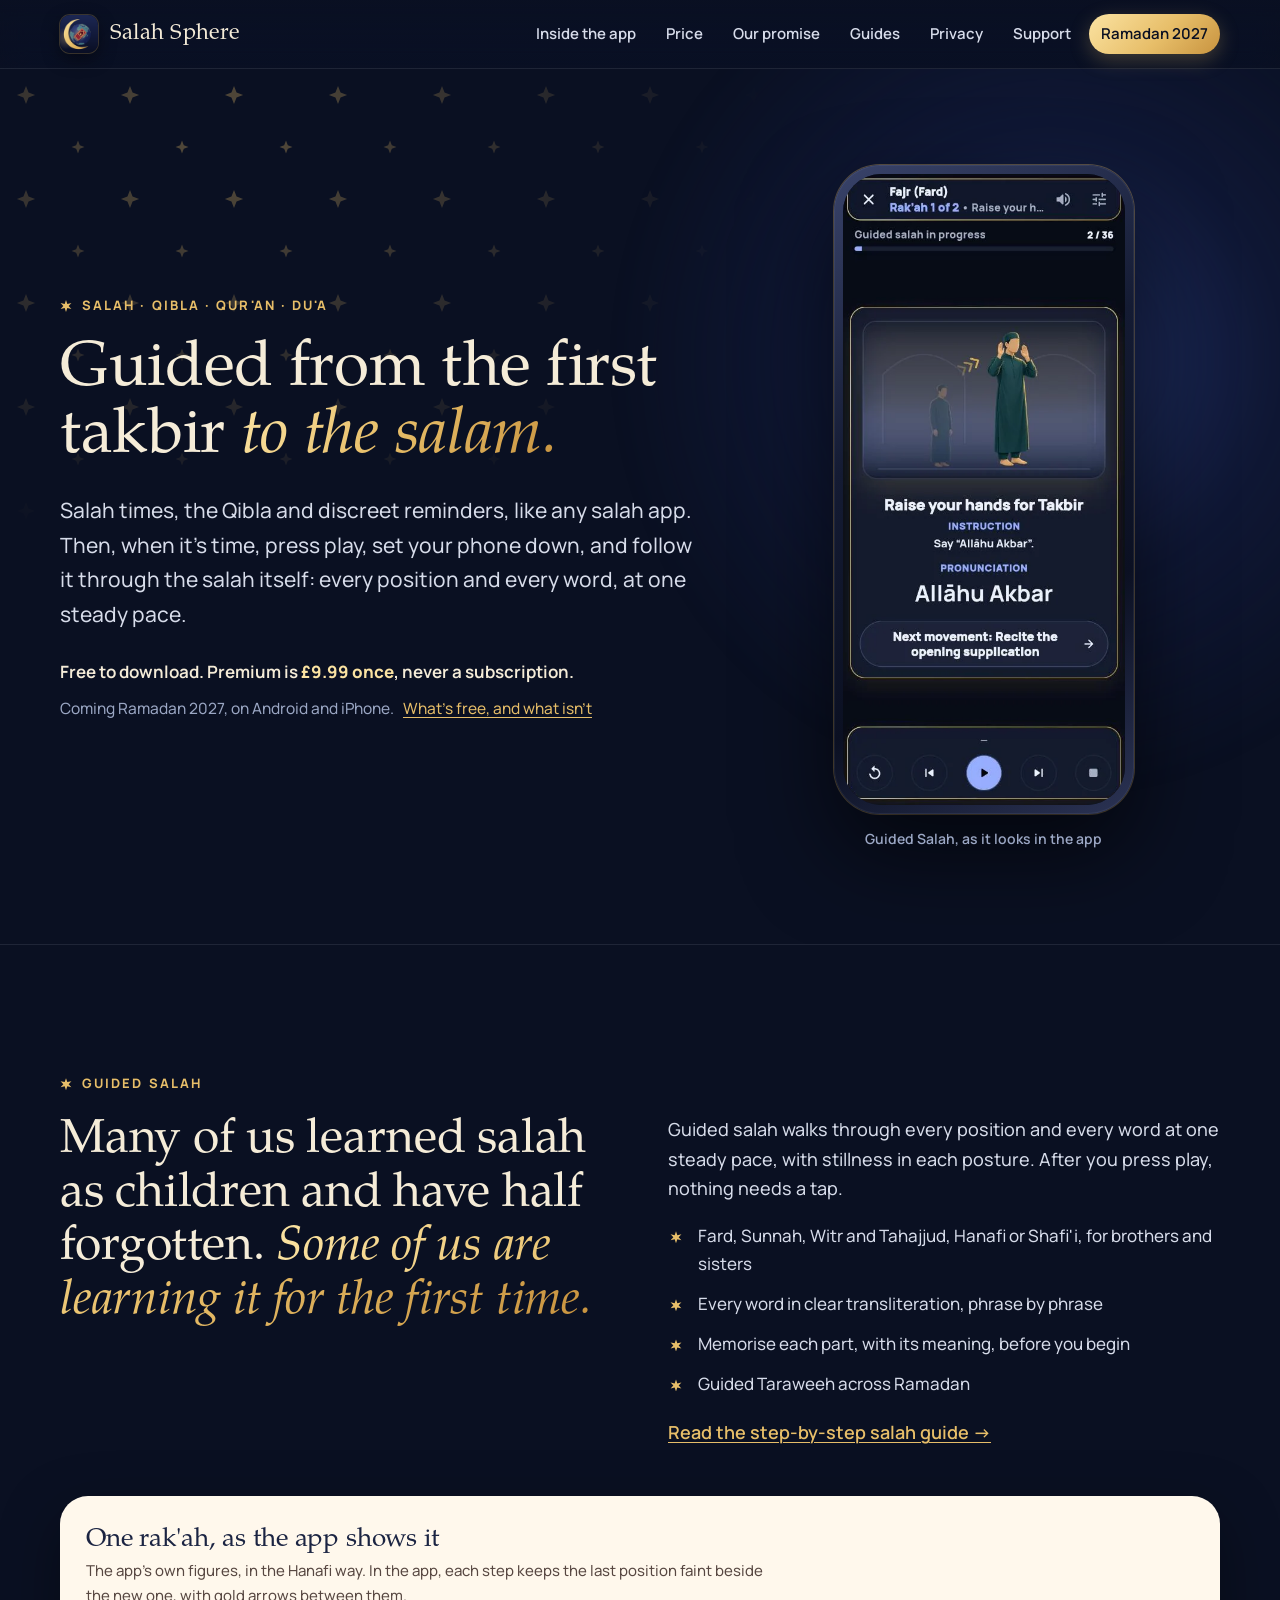
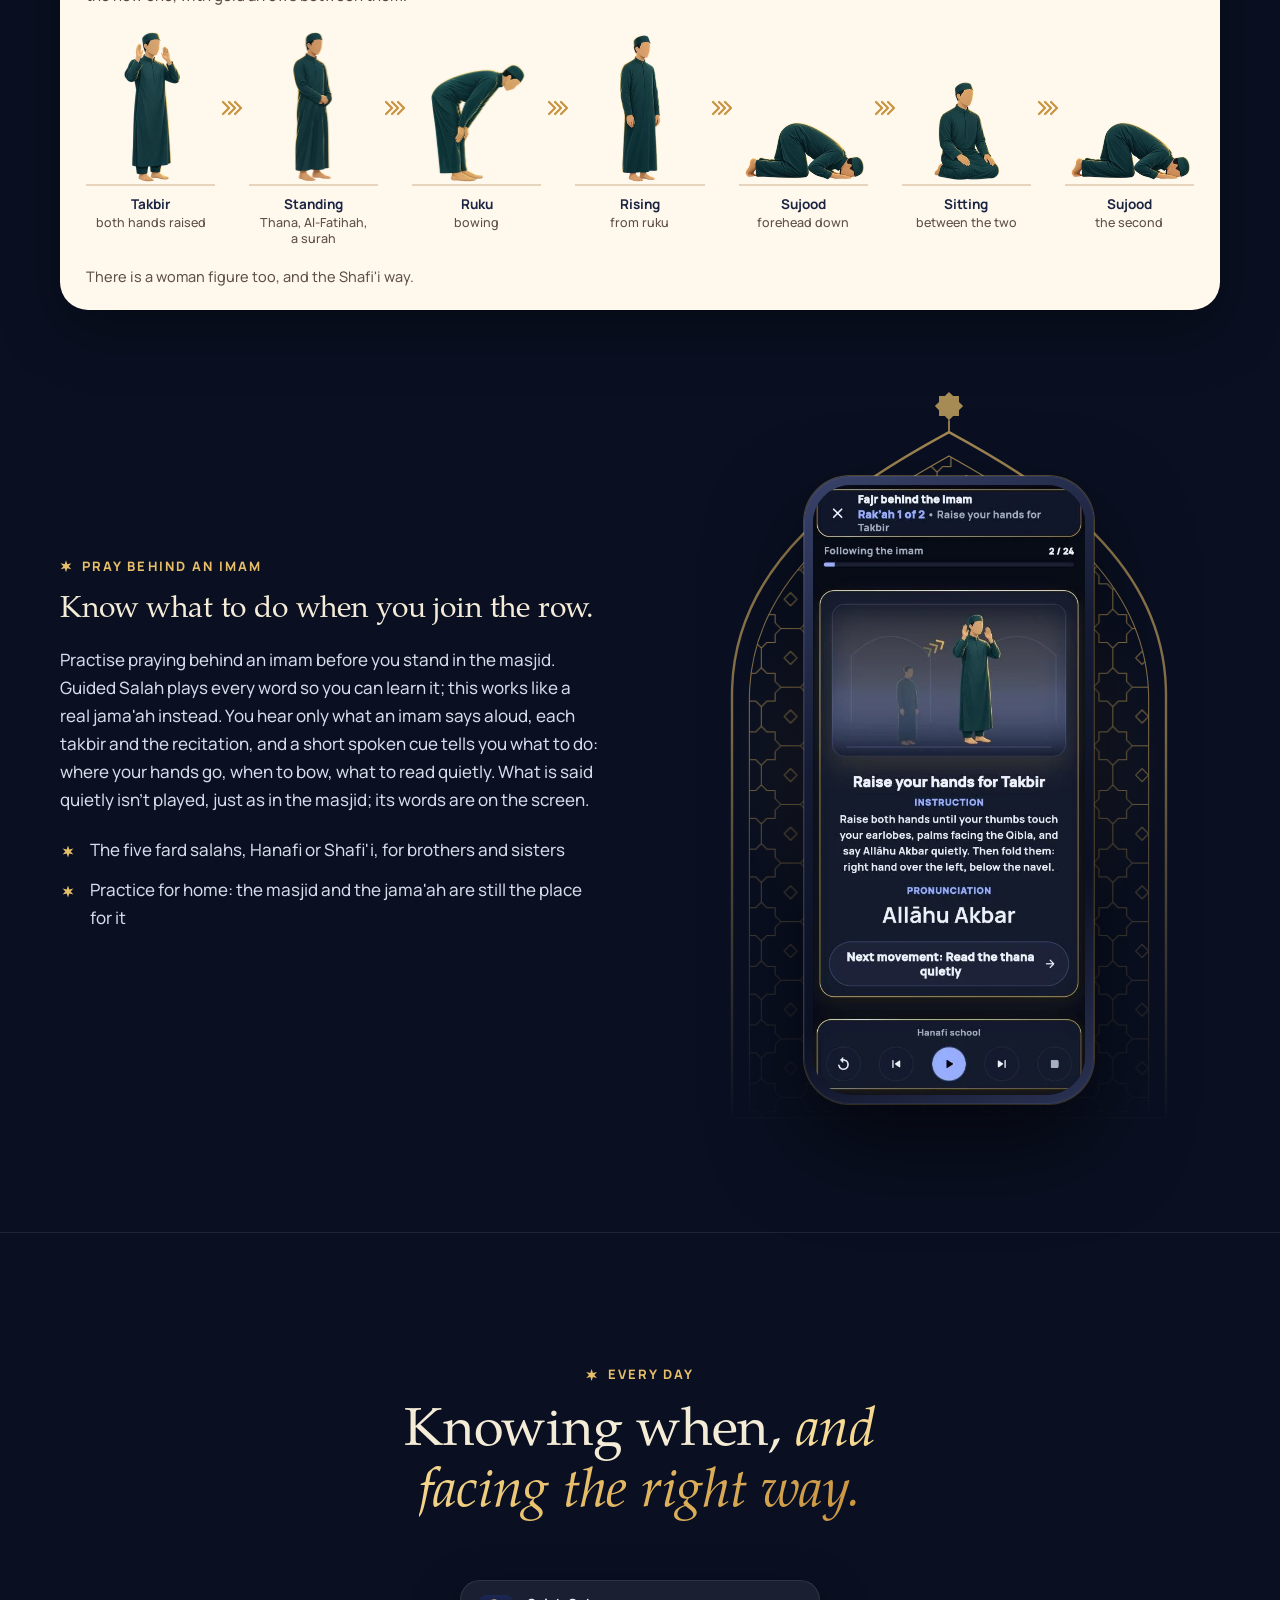
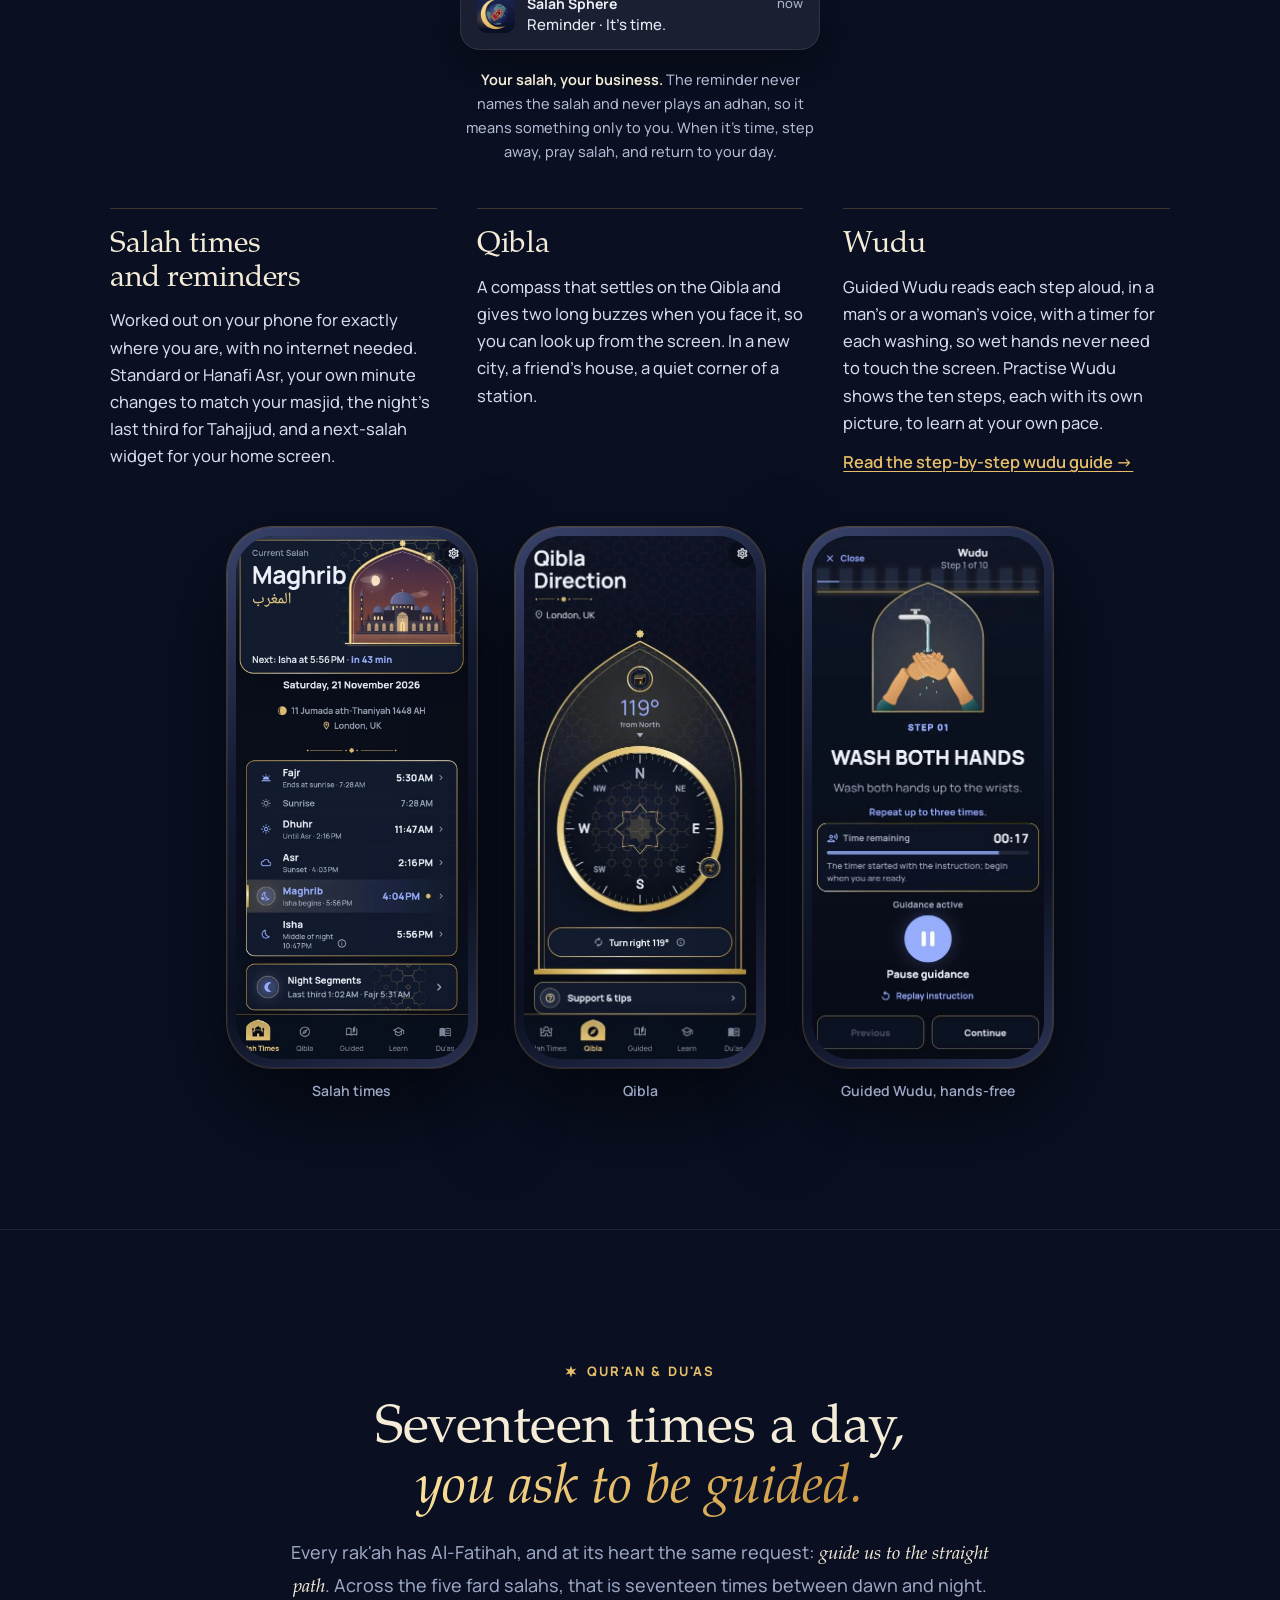
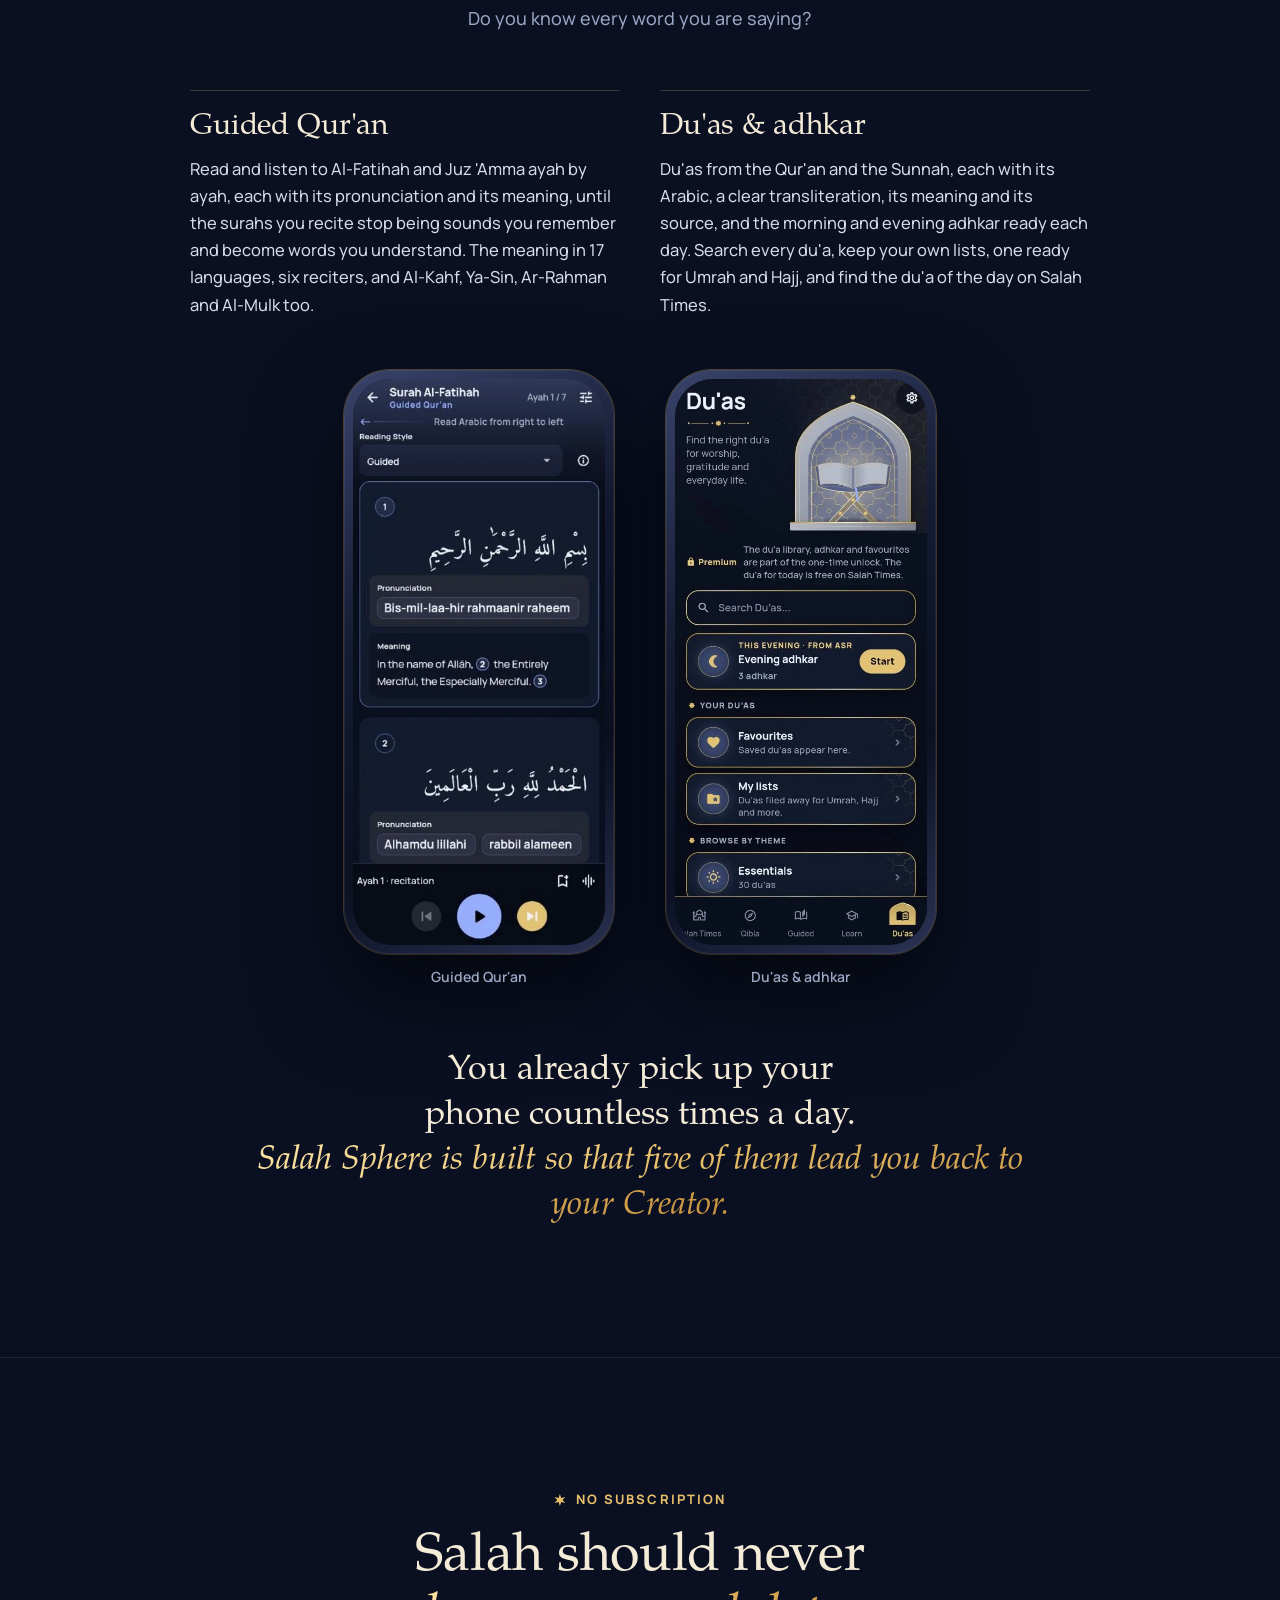
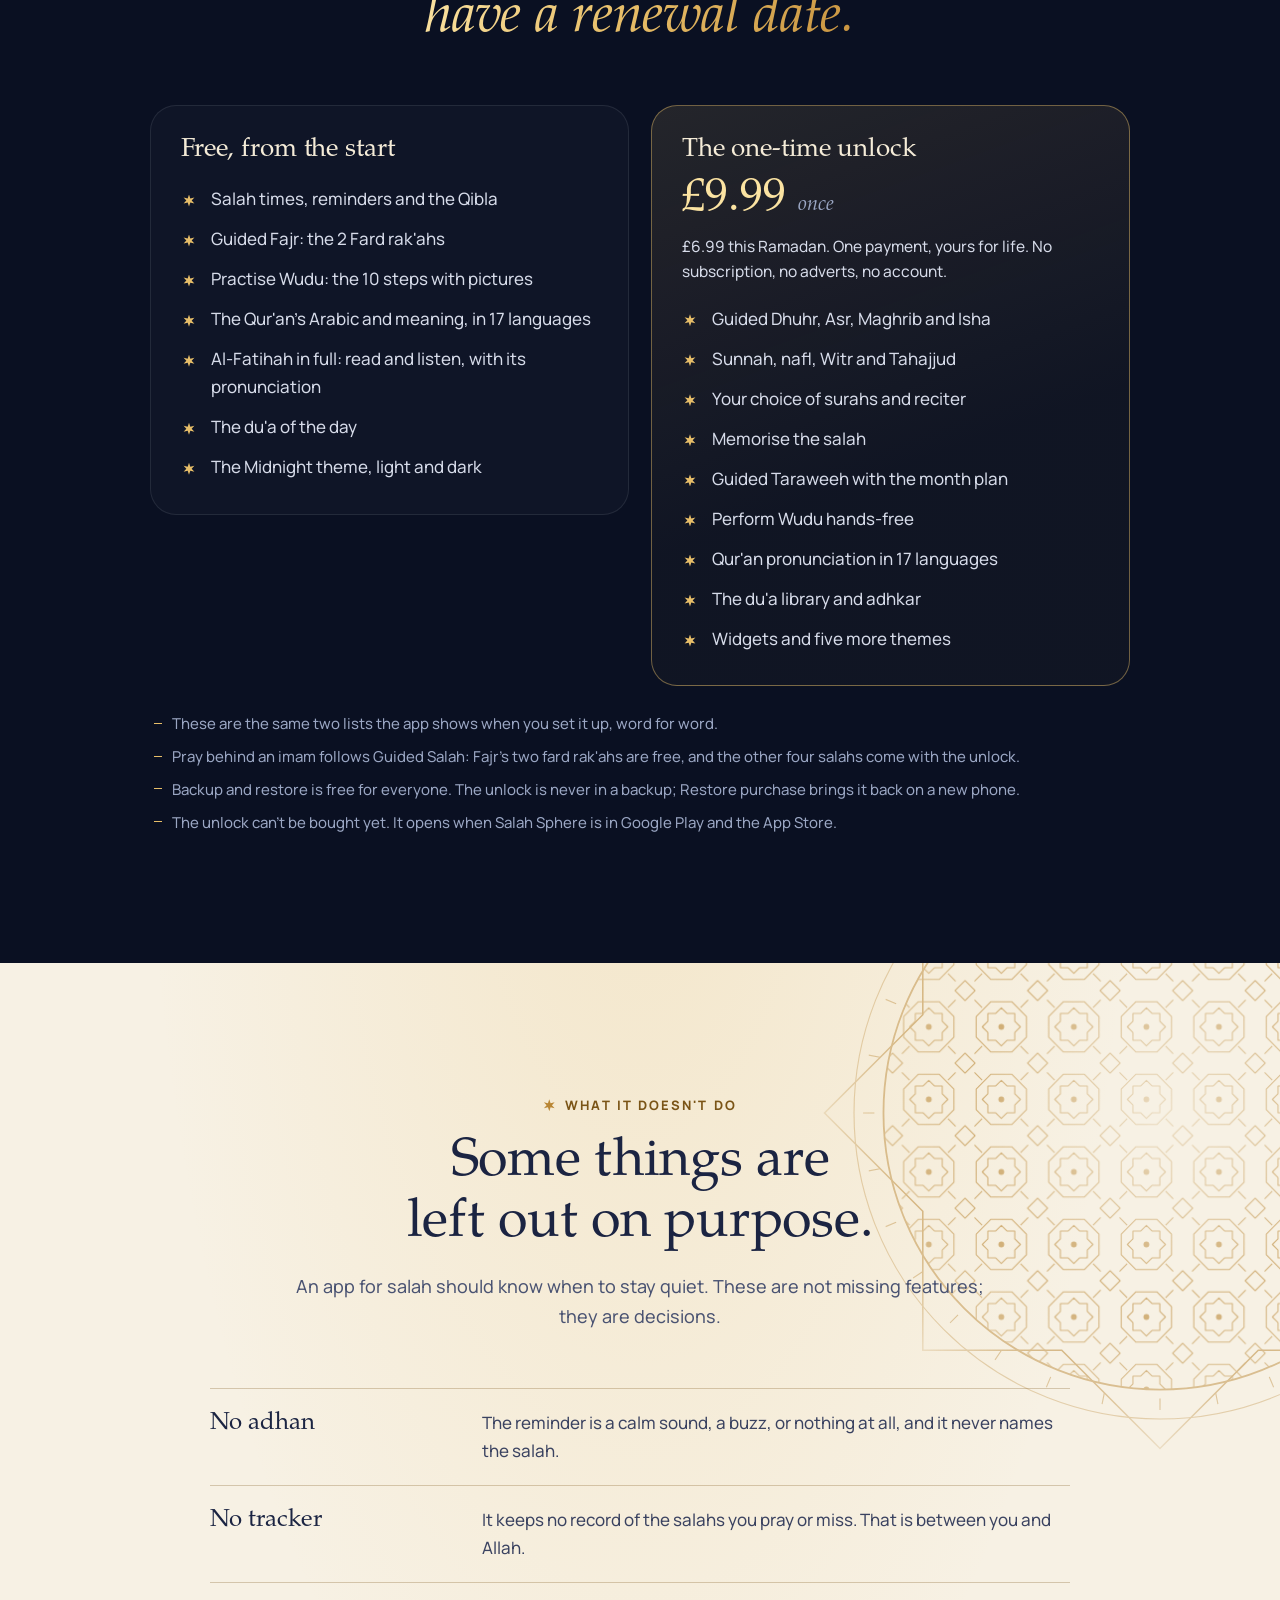
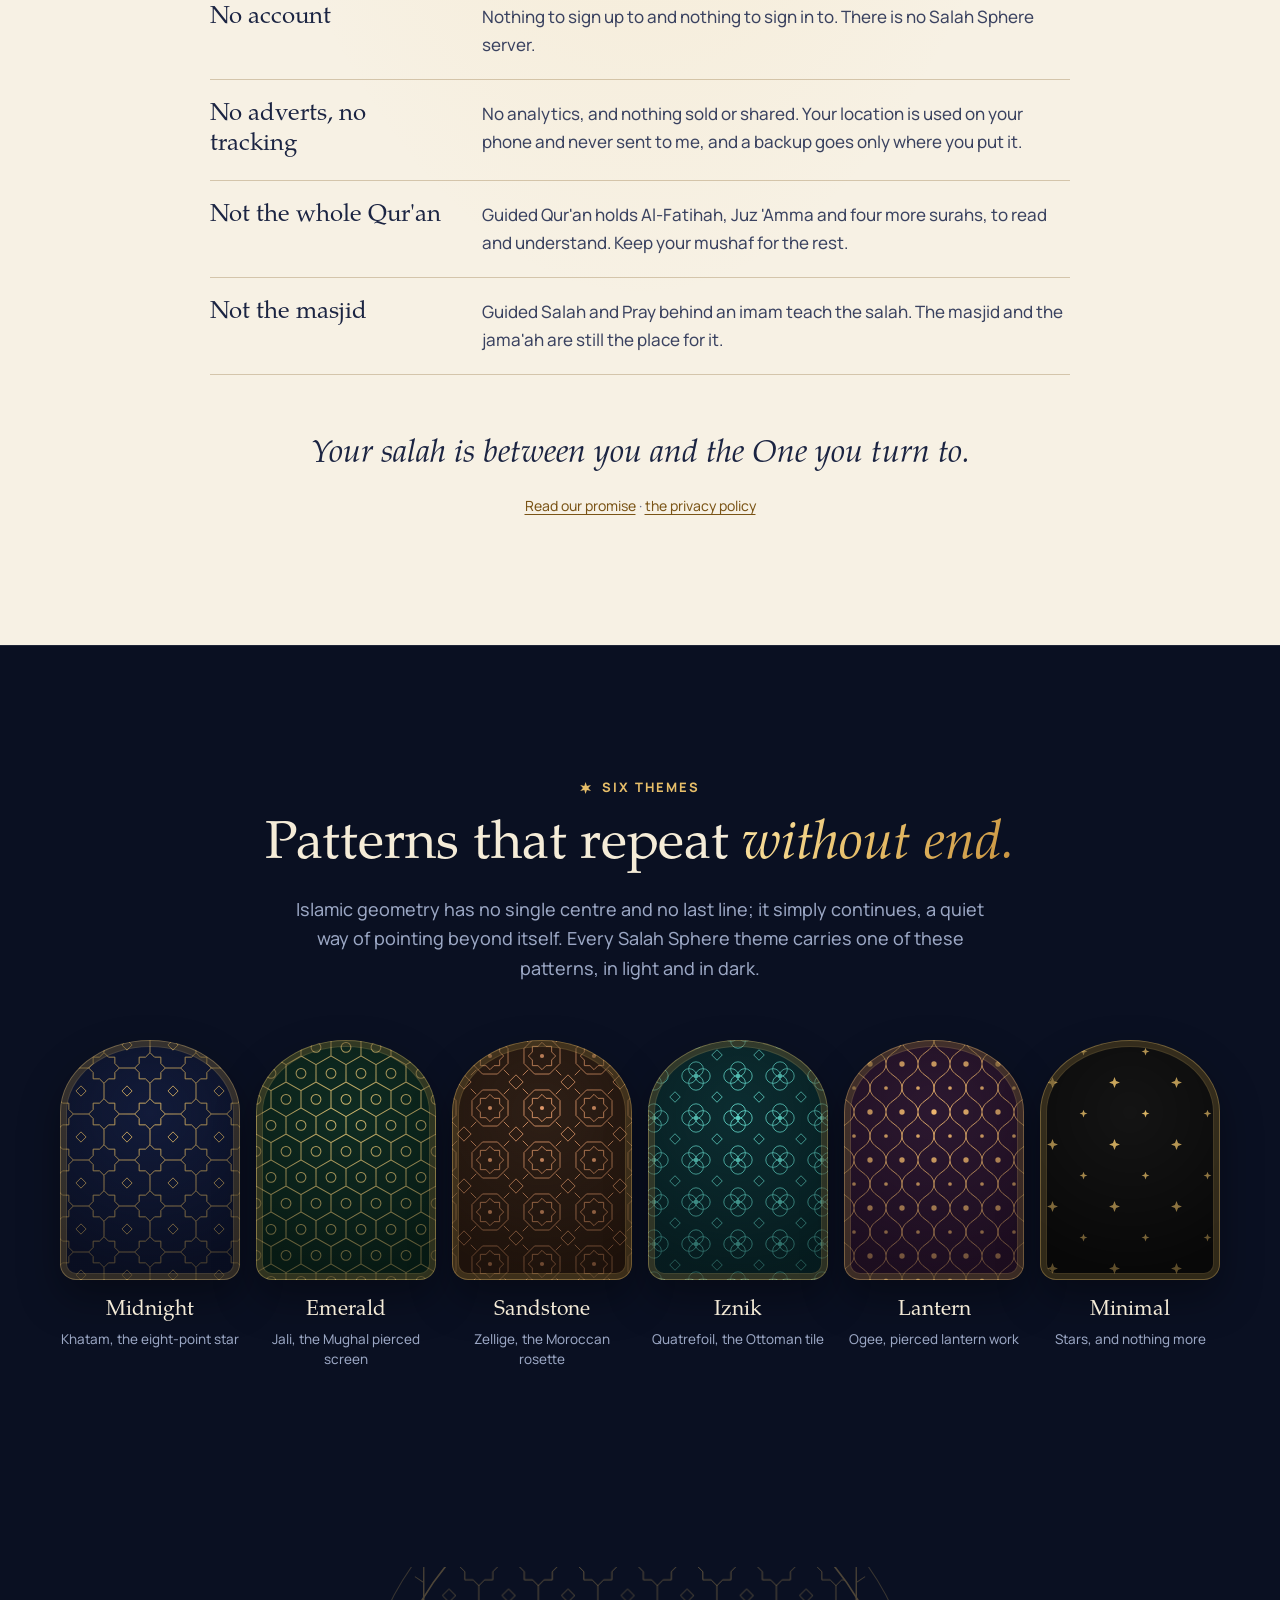
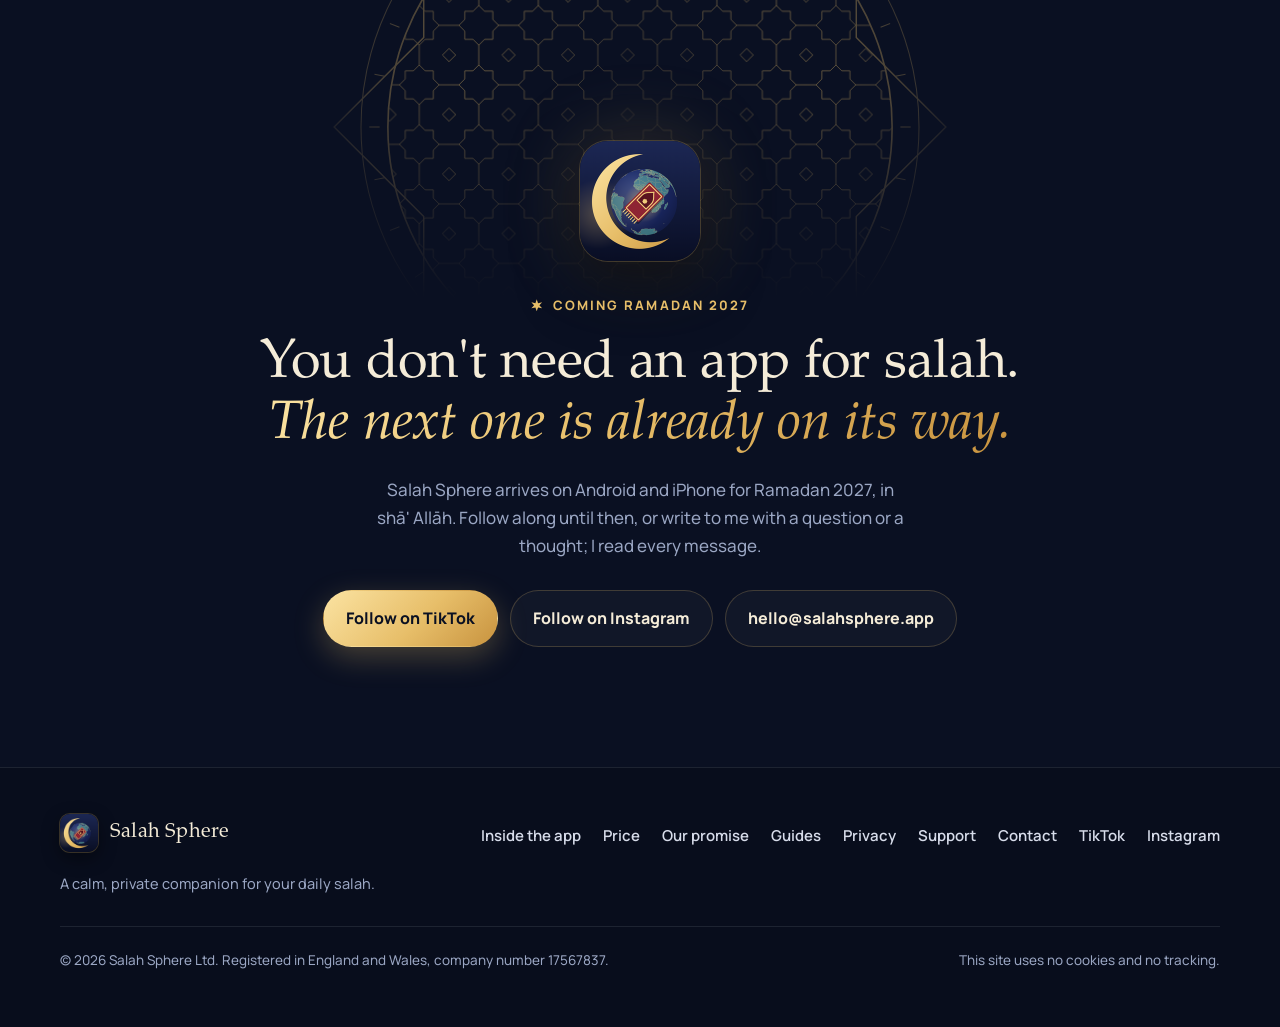
==== commit ff09c4a9: "Home: the Every day section shows Salah Times as a third phone beside Qibla and Guided Wudu, using t" ====
--- a/index.html
+++ b/index.html
@@ -214,7 +214,8 @@
           <p class="guide-link"><a href="how-to-make-wudu.html">Read the step-by-step wudu guide</a></p>
         </div>
       </div>
-      <div class="pair reveal">
+      <div class="pair trio reveal">
+        <figure><div class="phone"><img src="assets/shots/salah-times.webp" alt="Salah Times in London: Maghrib now, Isha next in 43 minutes, the day's five salah times and the night's last third" width="390" height="844" loading="lazy"></div><figcaption>Salah times</figcaption></figure>
         <figure><div class="phone"><img src="assets/shots/qibla-compass.webp" alt="The Qibla compass in London: 119 degrees from north, turn right" width="390" height="844" loading="lazy"></div><figcaption>Qibla</figcaption></figure>
         <figure><div class="phone"><img src="assets/shots/guided-wudu.webp" alt="Guided Wudu, hands-free: step 1 of 10, wash both hands, with the picture, the time remaining and the guidance running" width="390" height="844" loading="lazy"></div><figcaption>Guided Wudu, hands-free</figcaption></figure>
       </div>
--- a/styles.css
+++ b/styles.css
@@ -696,6 +696,15 @@
 .pair figure { margin: 0; width: min(270px, 42vw); text-align: center; }
 .pair .phone { width: 100%; }
 .pair figcaption { margin-top: 14px; font: 600 14px/1.3 var(--sans); color: var(--muted); }
+/* Three phones in a row (24 Nov 2026): Salah Times, Qibla and Guided Wudu.
+   Smaller frames on a phone so all three fit across the screen. */
+.pair.trio { gap: clamp(10px, 3vw, 44px); }
+.pair.trio figure { width: min(250px, 27vw); }
+@media (max-width: 760px) {
+  .pair.trio .phone { border-radius: 24px; padding: 5px; }
+  .pair.trio .phone img { border-radius: 20px; }
+  .pair.trio figcaption { font-size: 12.5px; }
+}
 .quran .section-head em { font-family: var(--serif); color: var(--cream); font-size: 1.04em; }
 .quran .aside { margin-top: 64px; }
 
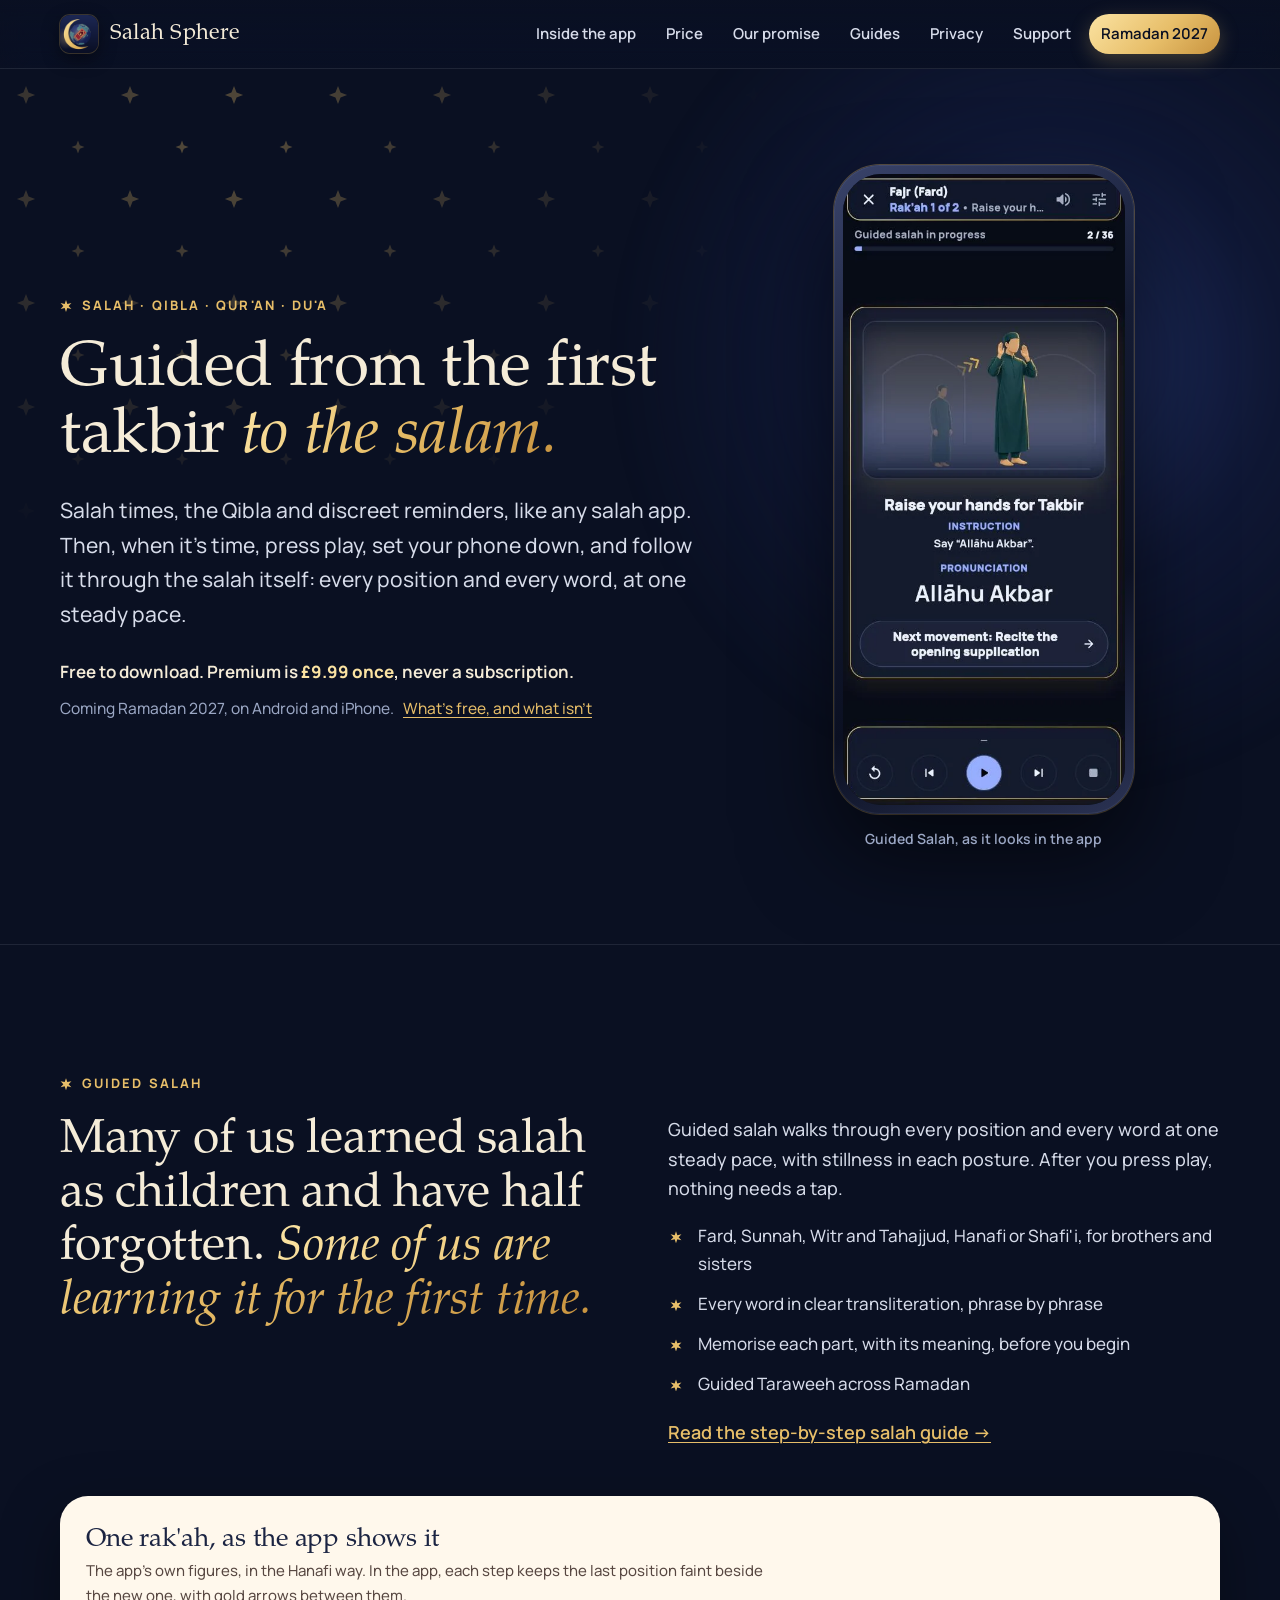
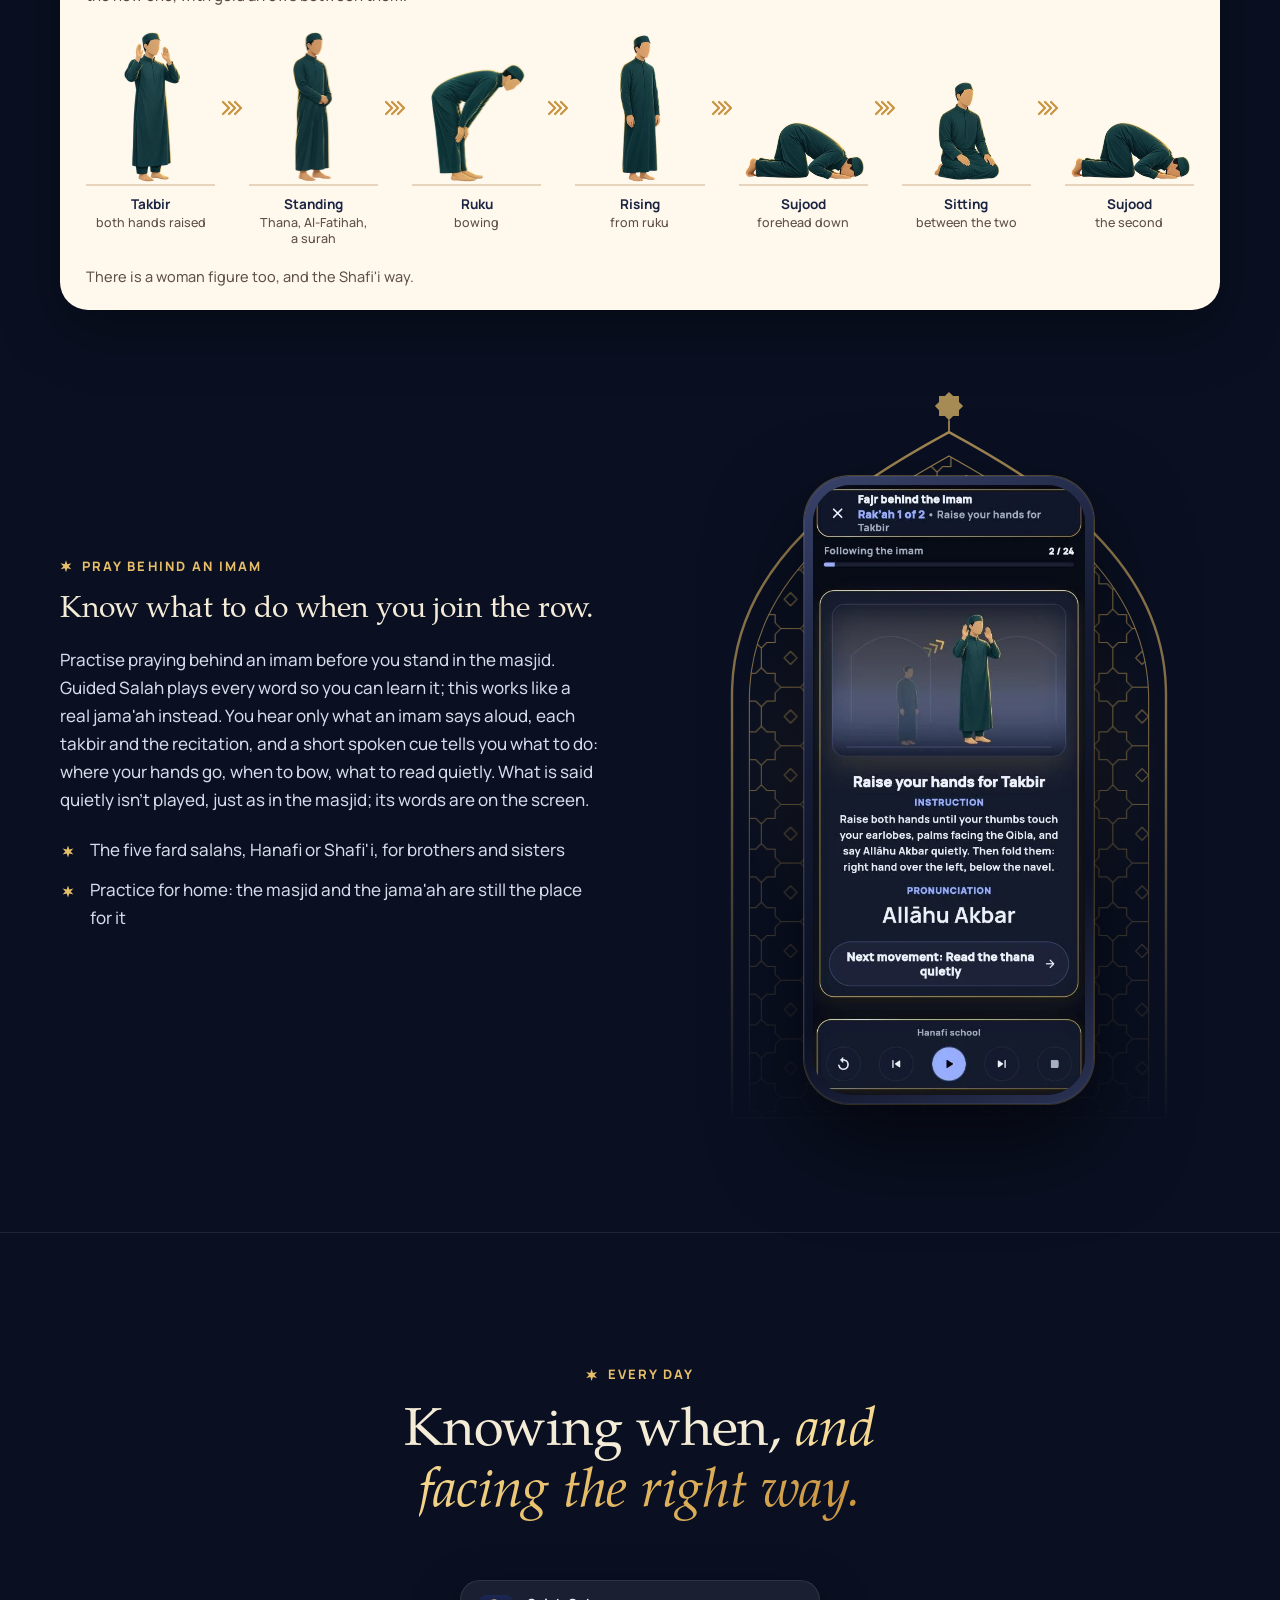
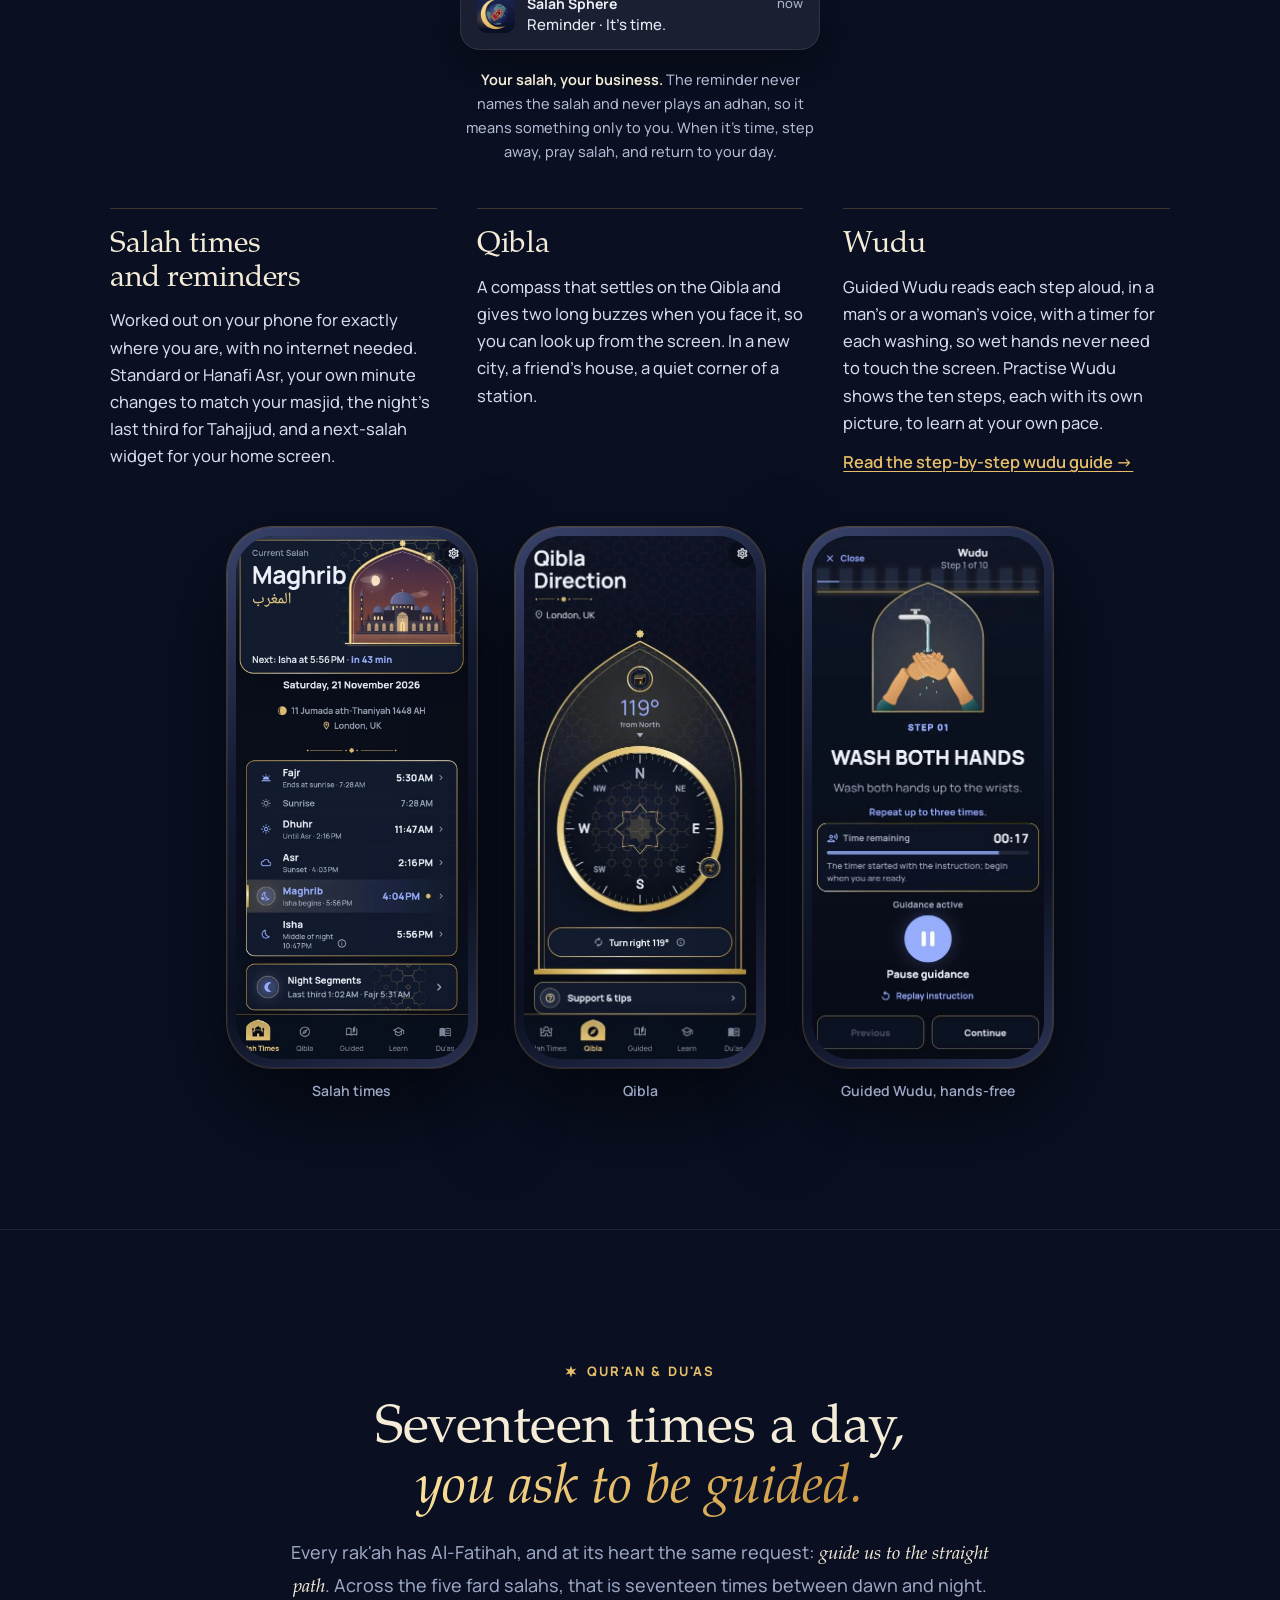
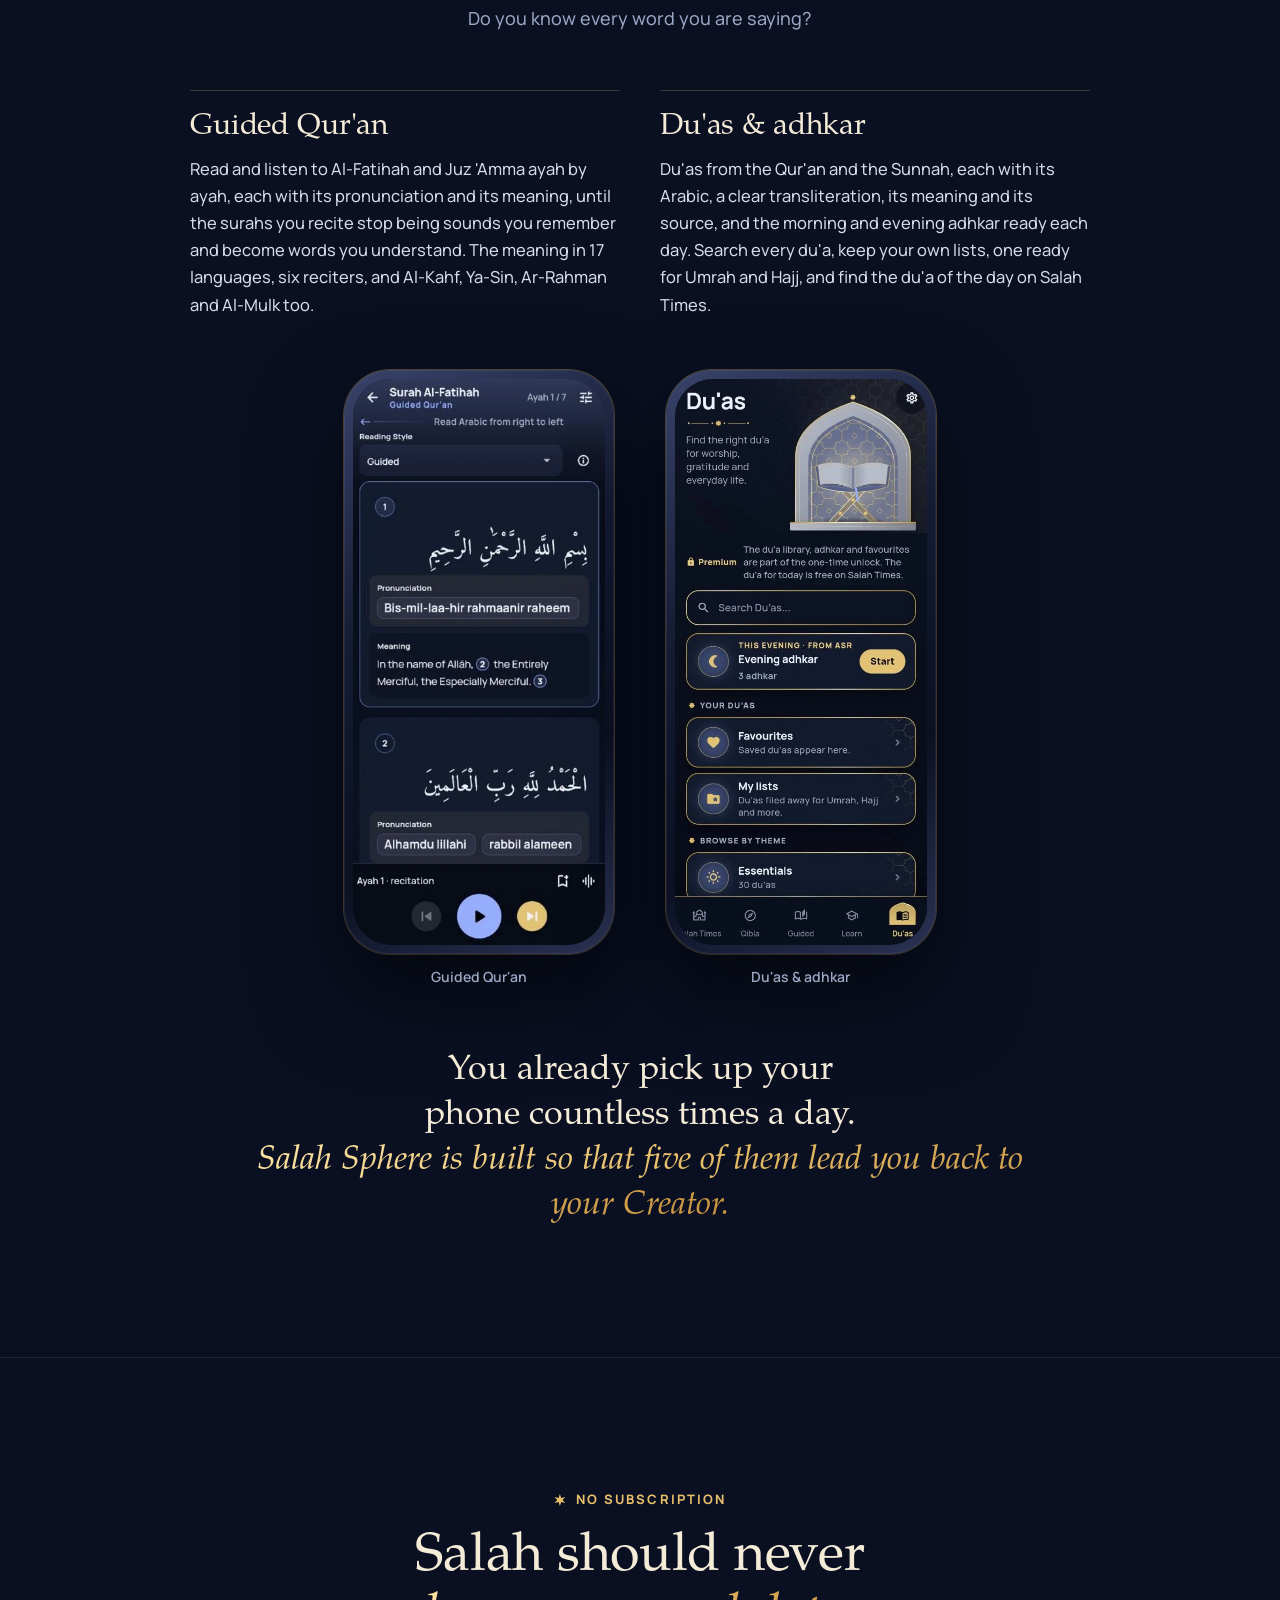
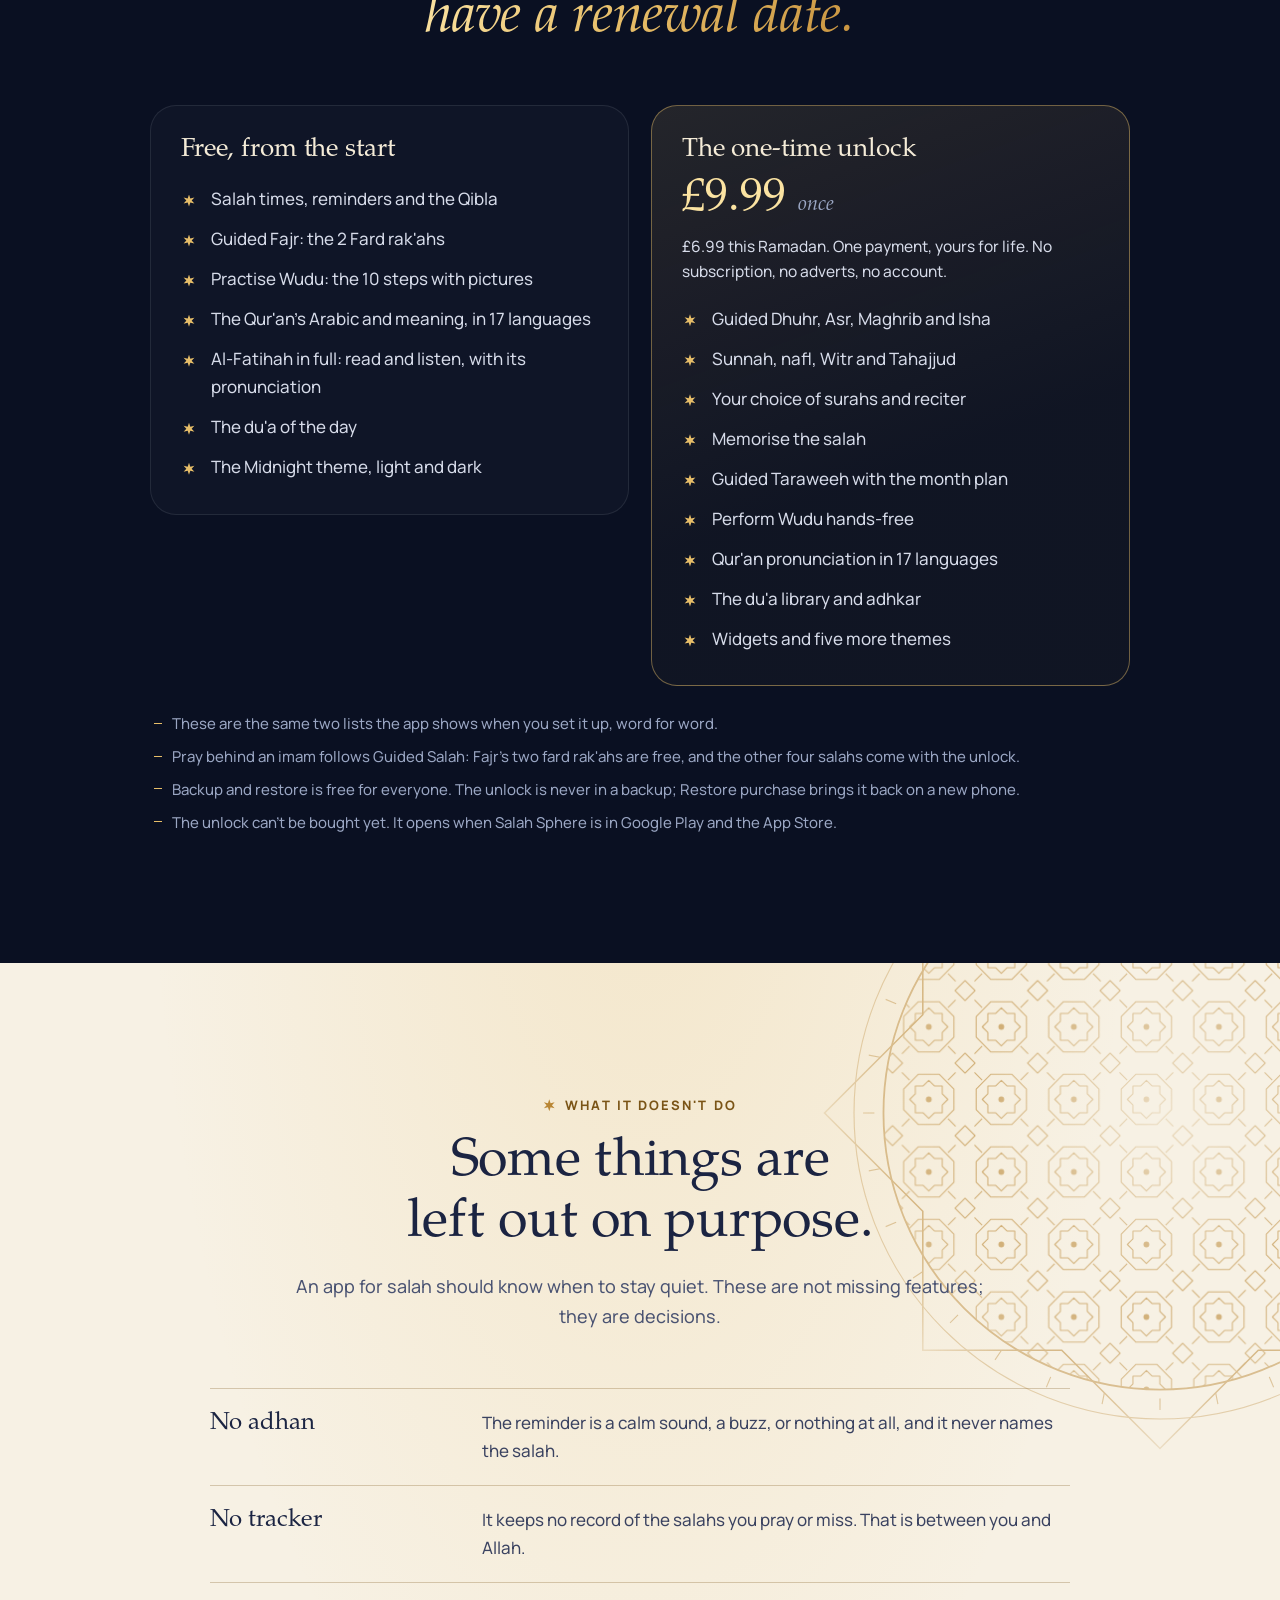
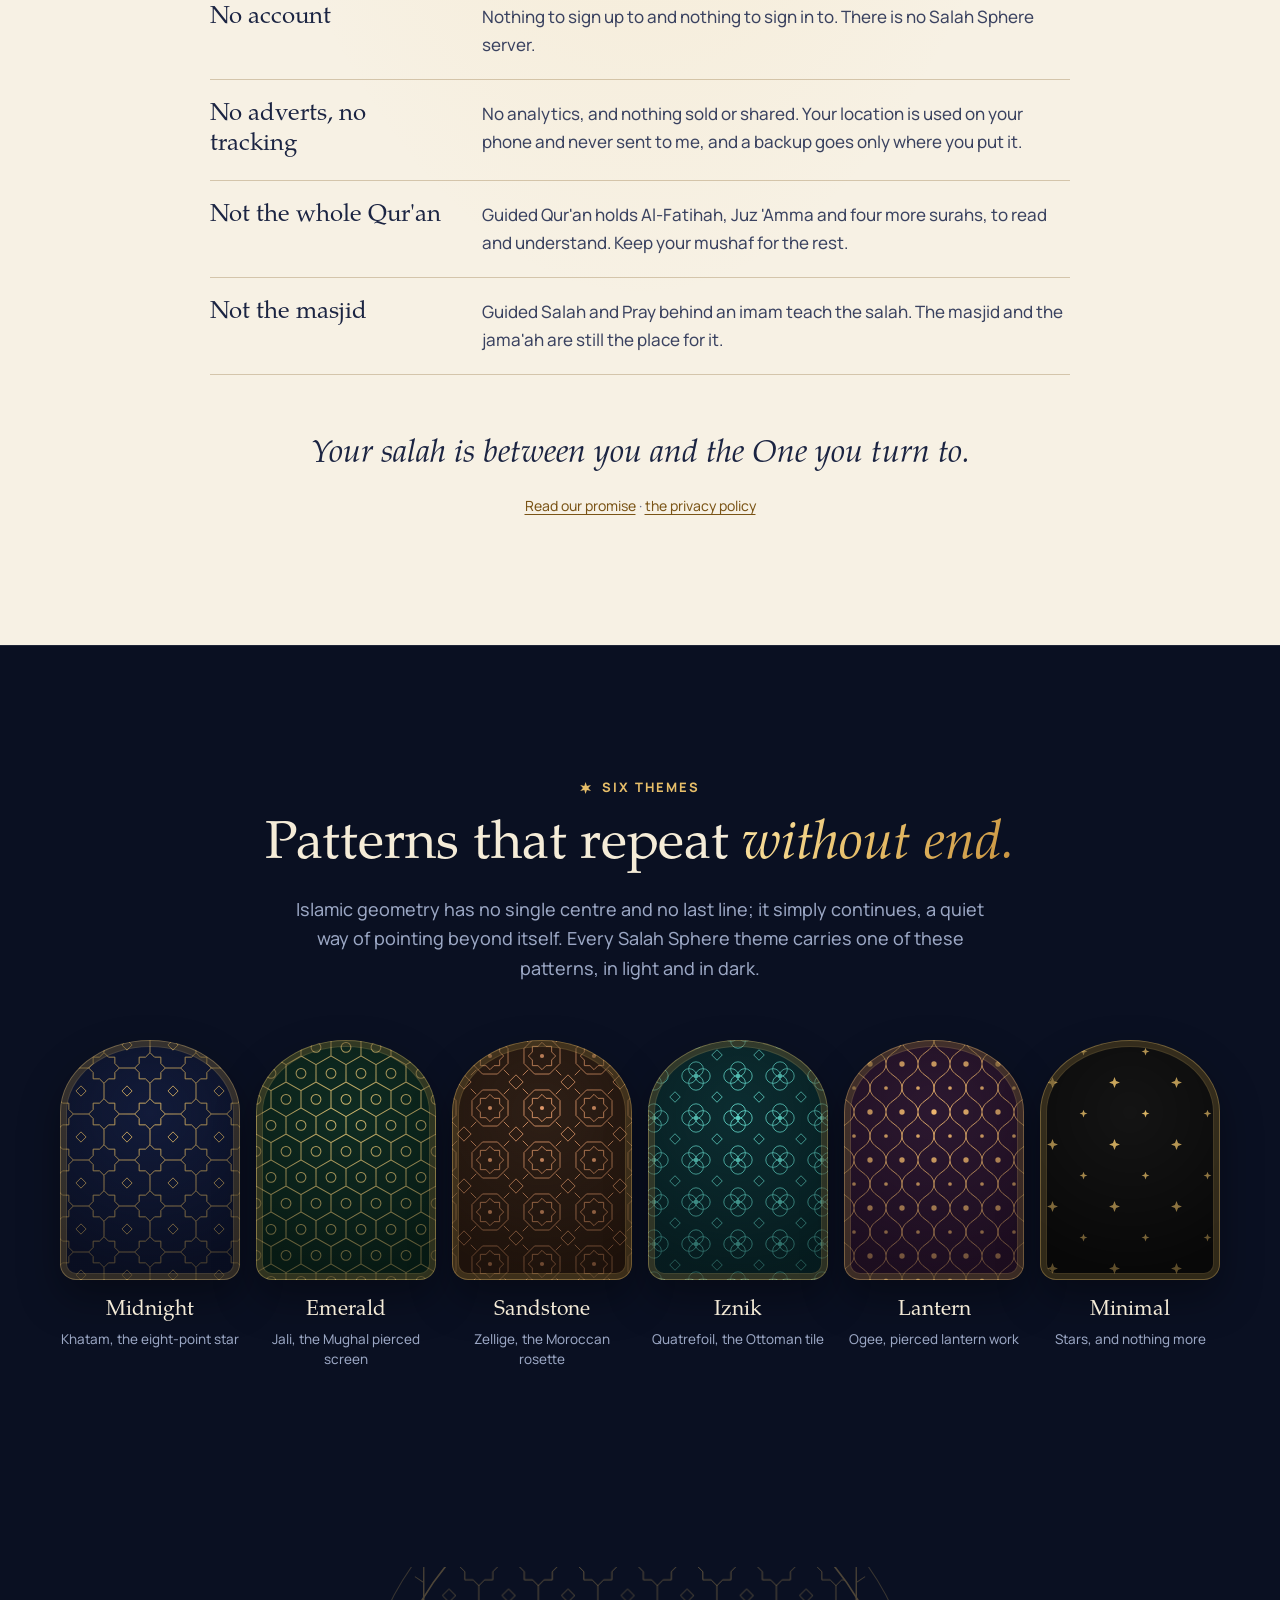
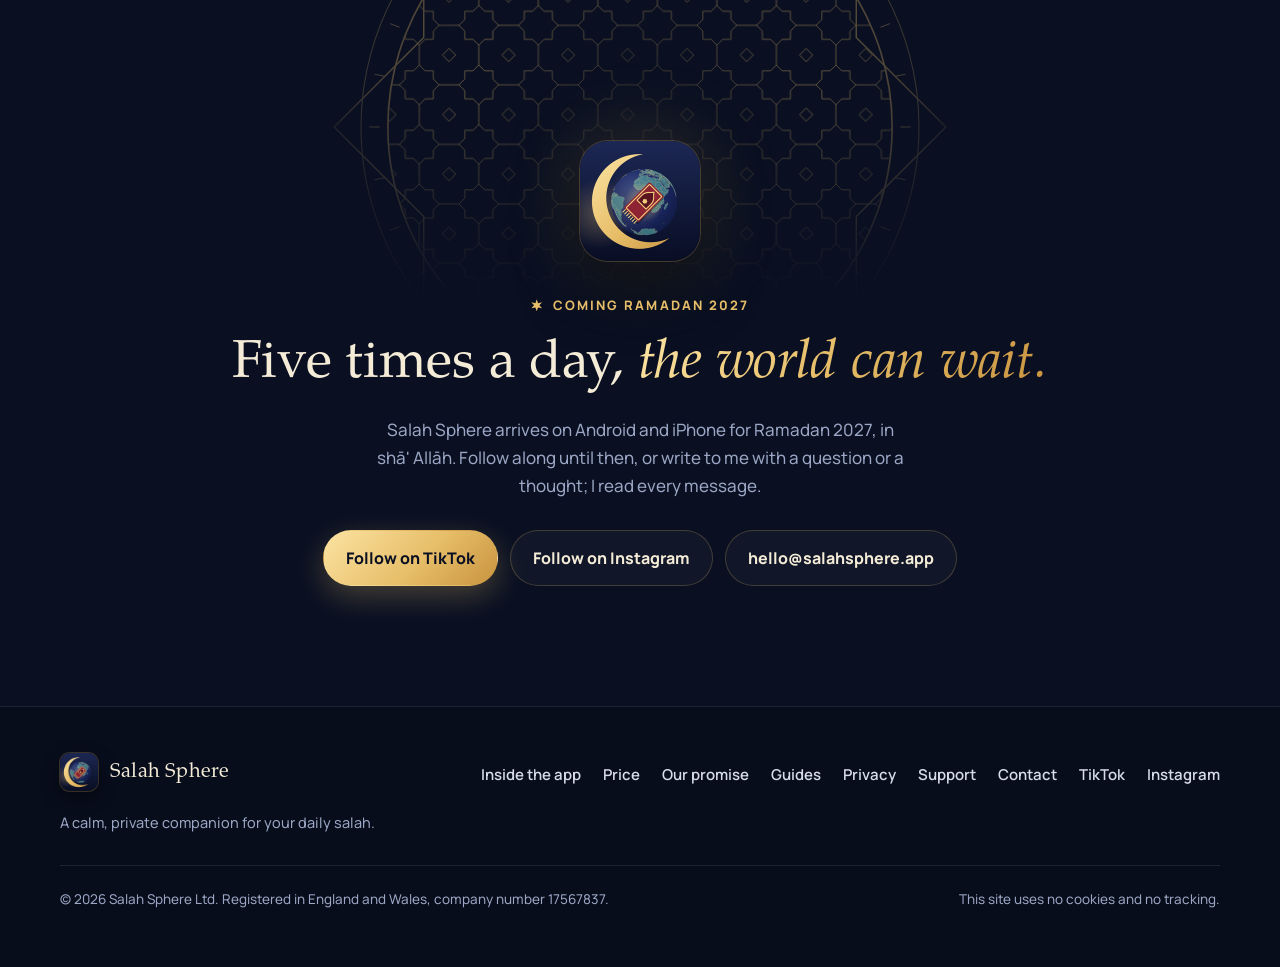
==== commit 718b1fb8: "Home: the closing heading is the site's tagline, 'Five times a day, the world can wait.', instead of" ====
--- a/index.html
+++ b/index.html
@@ -340,7 +340,7 @@
     <div class="wrap reveal">
       <img src="assets/img/icon-240.png" alt="The Salah Sphere icon: a gold crescent cradling the Earth with a salah mat" width="120" height="120" loading="lazy">
       <span class="eyebrow">Coming Ramadan 2027</span>
-      <h2 id="closing-title">You don't need an app for salah.<br><span class="gold-text">The next one is already on its way.</span></h2>
+      <h2 id="closing-title">Five times a day, <span class="gold-text">the world can wait.</span></h2>
       <p>Salah Sphere arrives on Android and iPhone for Ramadan 2027, in shā'&nbsp;Allāh. Follow along until then, or write to me with a question or a thought; I read every message.</p>
       <div class="actions">
         <a class="btn btn-gold" href="https://www.tiktok.com/@salahsphereapp" rel="me noopener">Follow on TikTok</a>
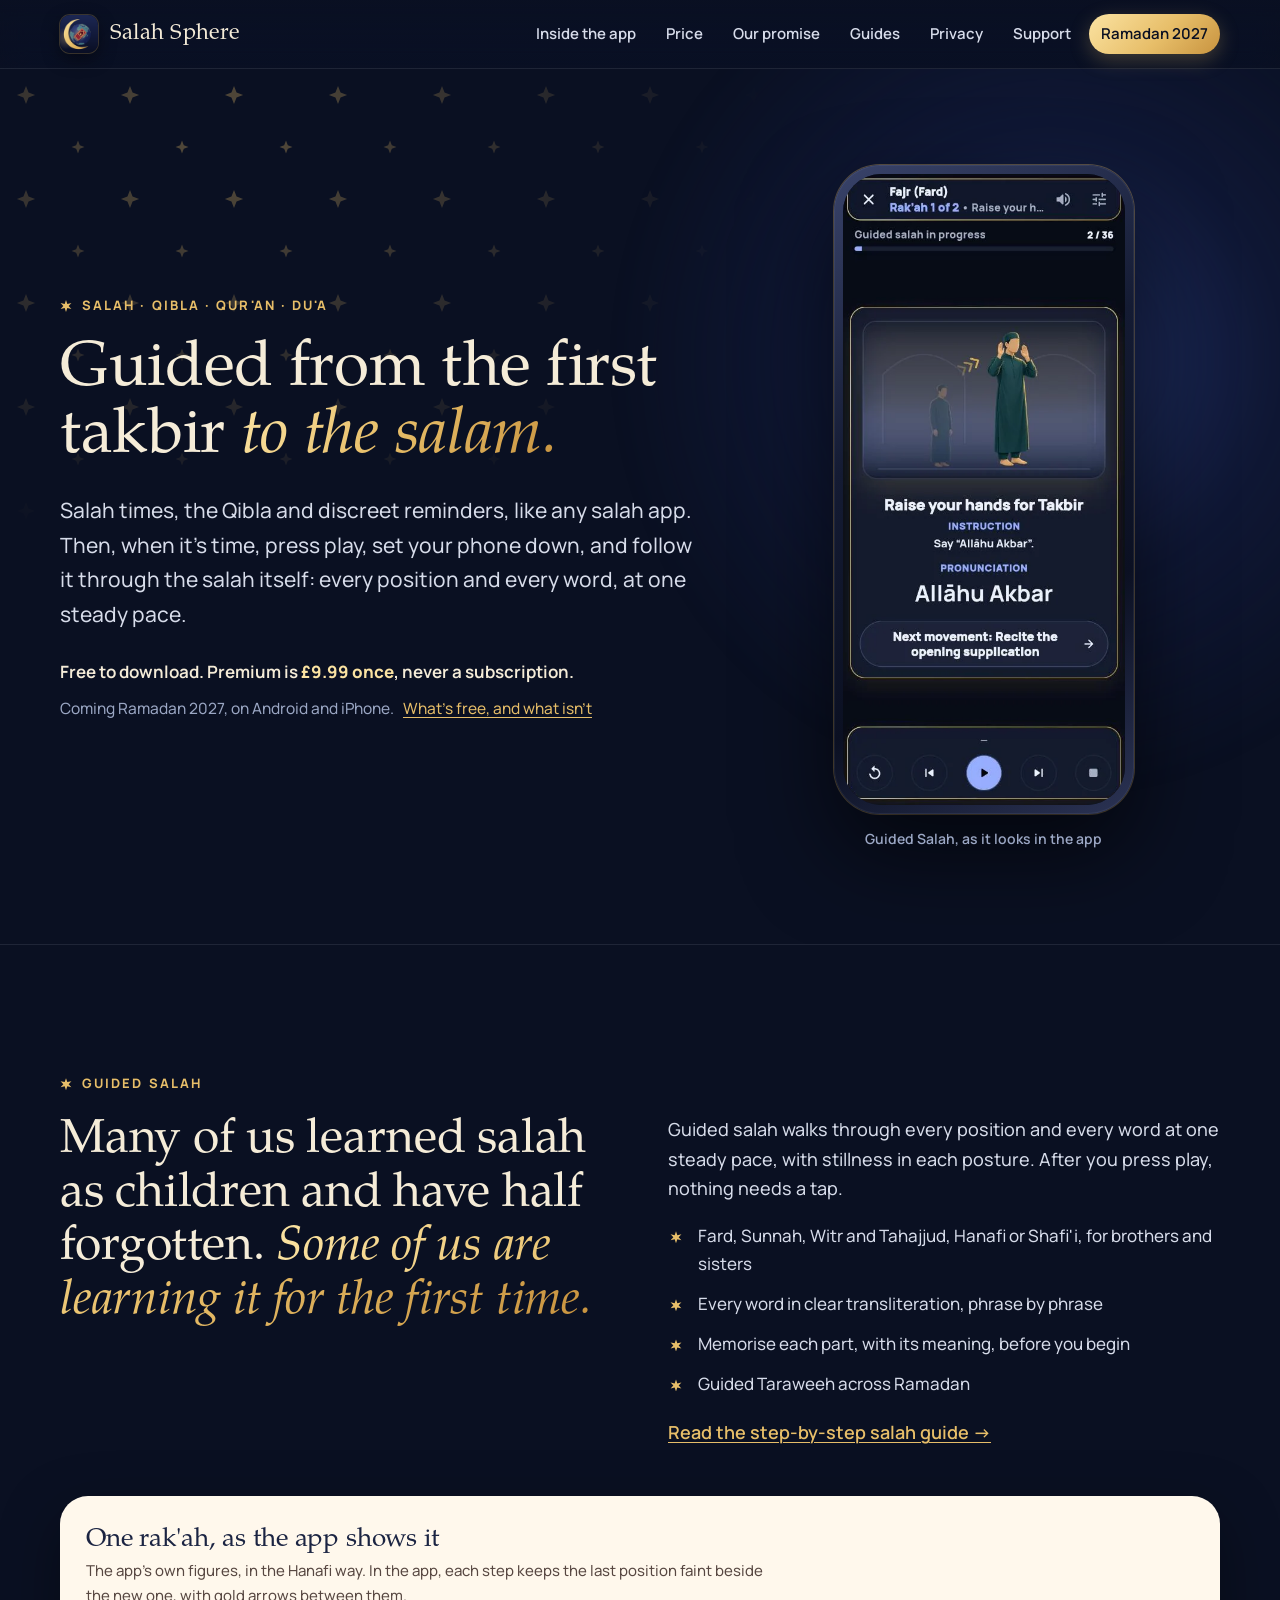
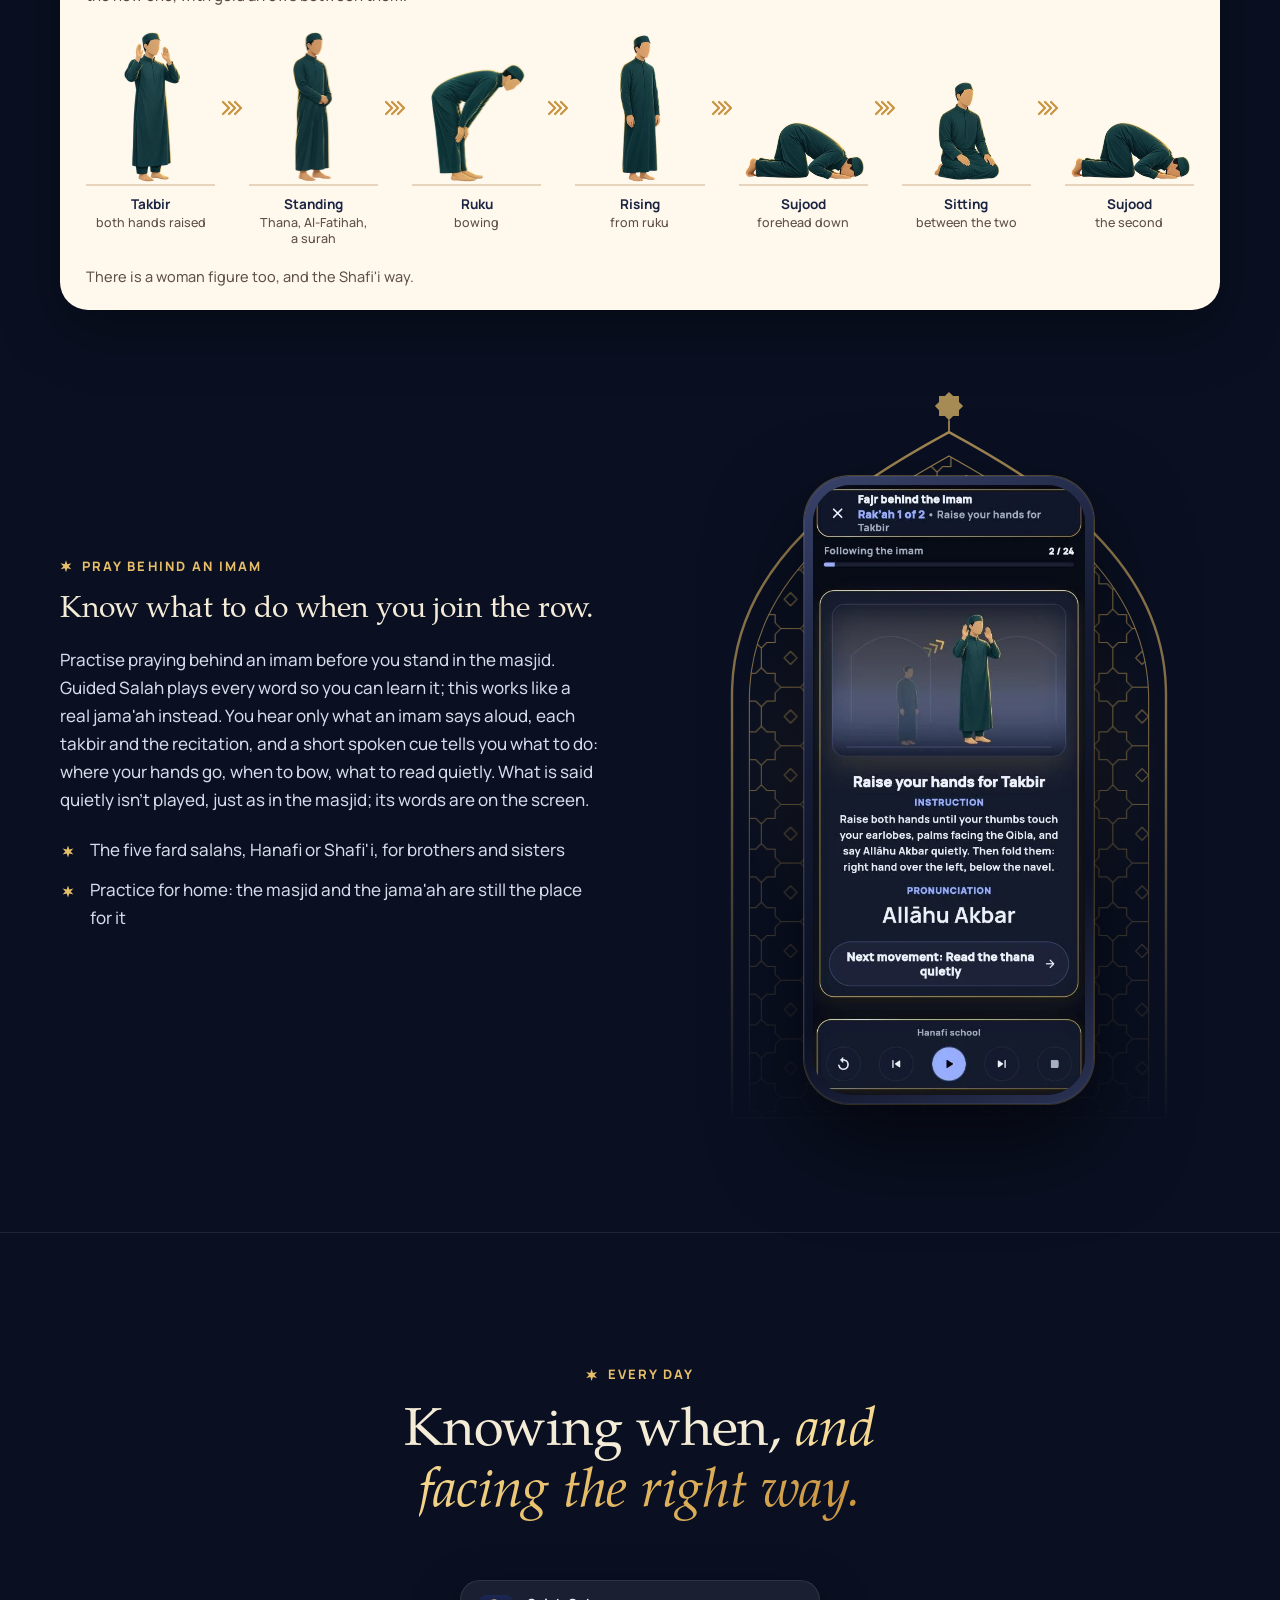
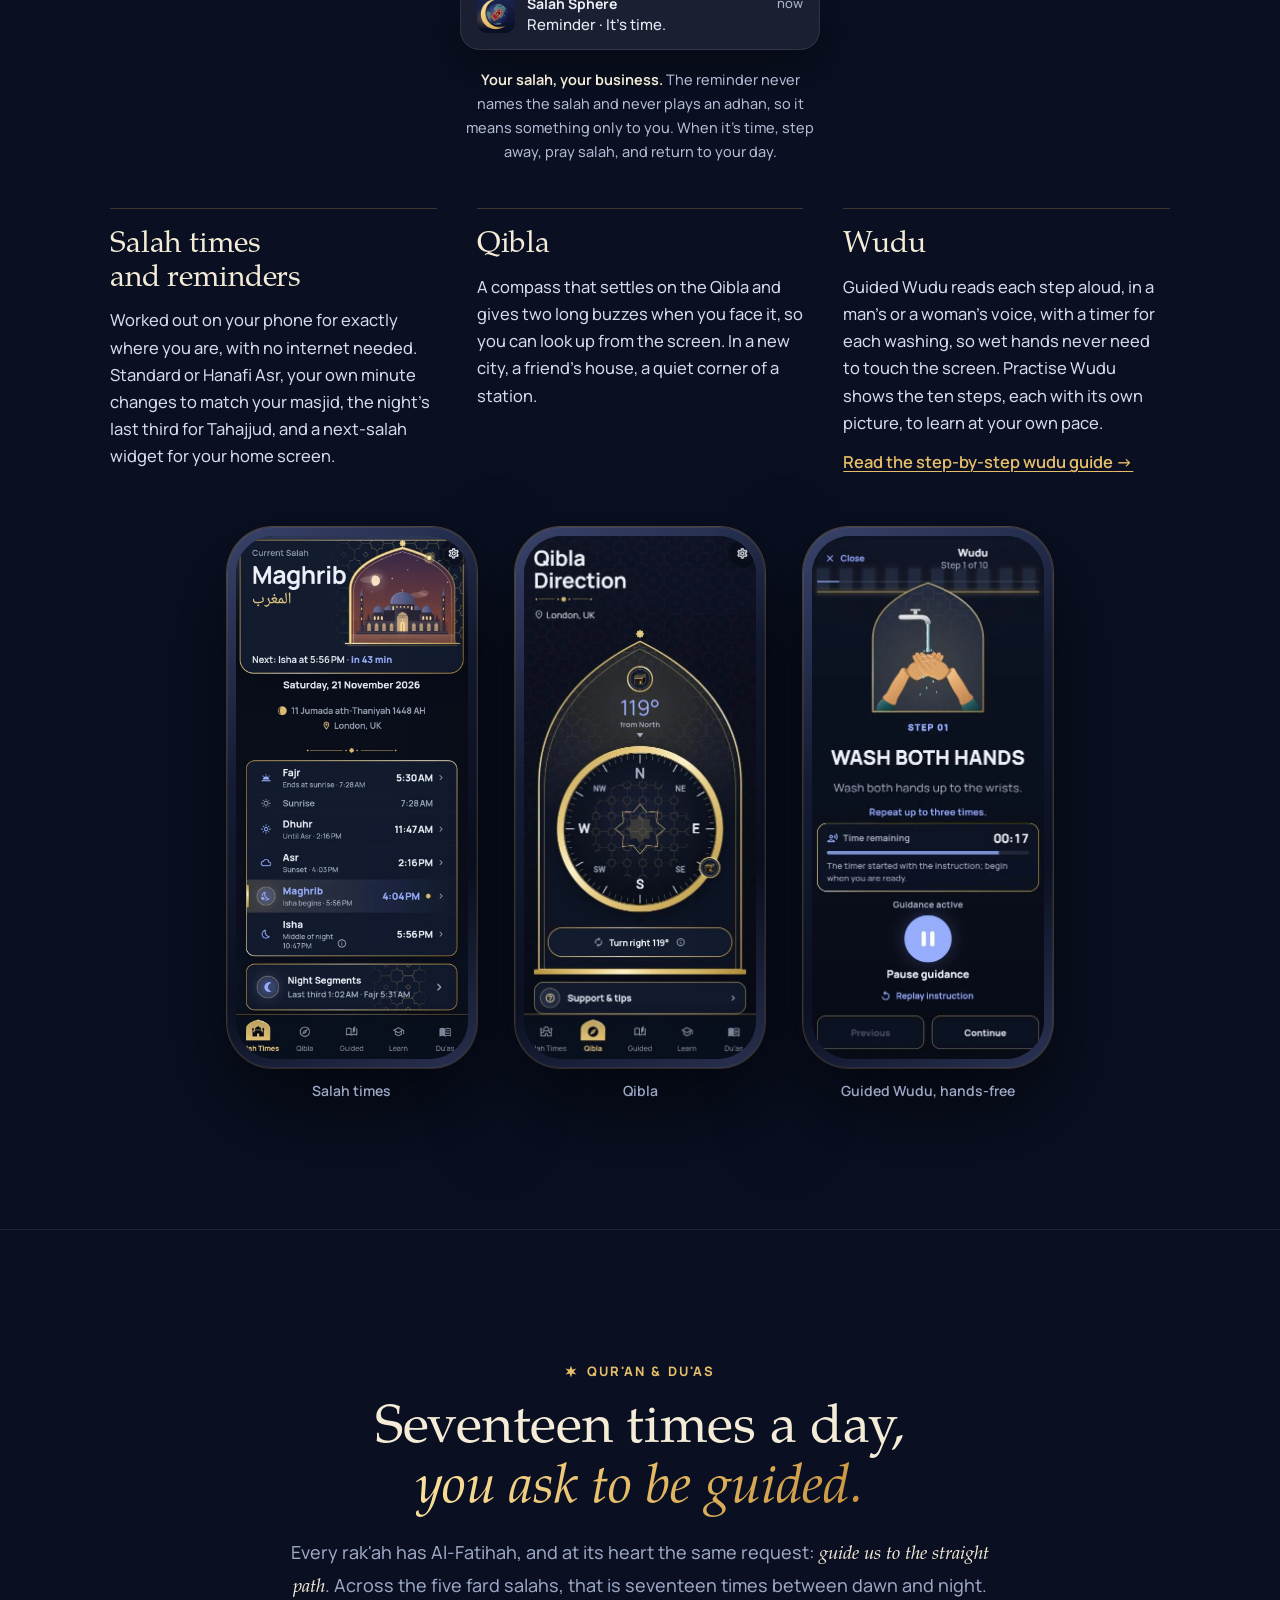
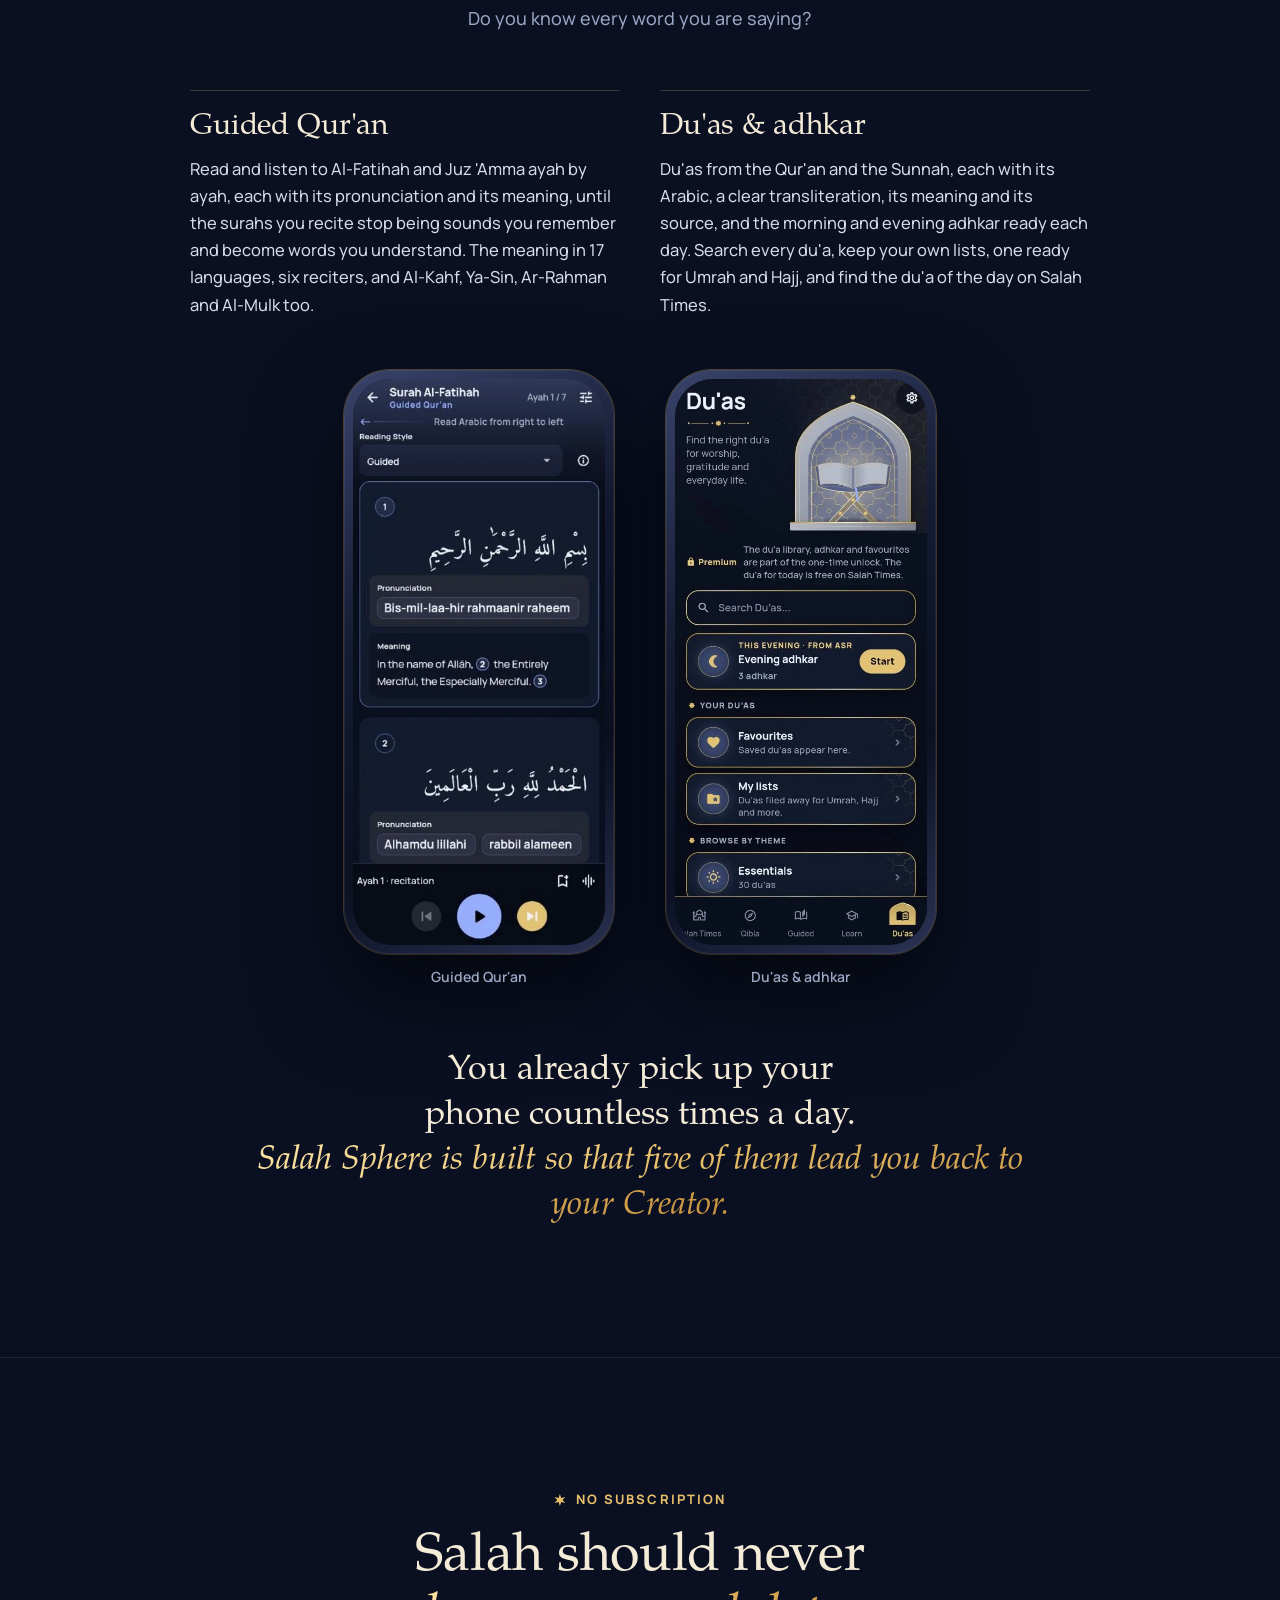
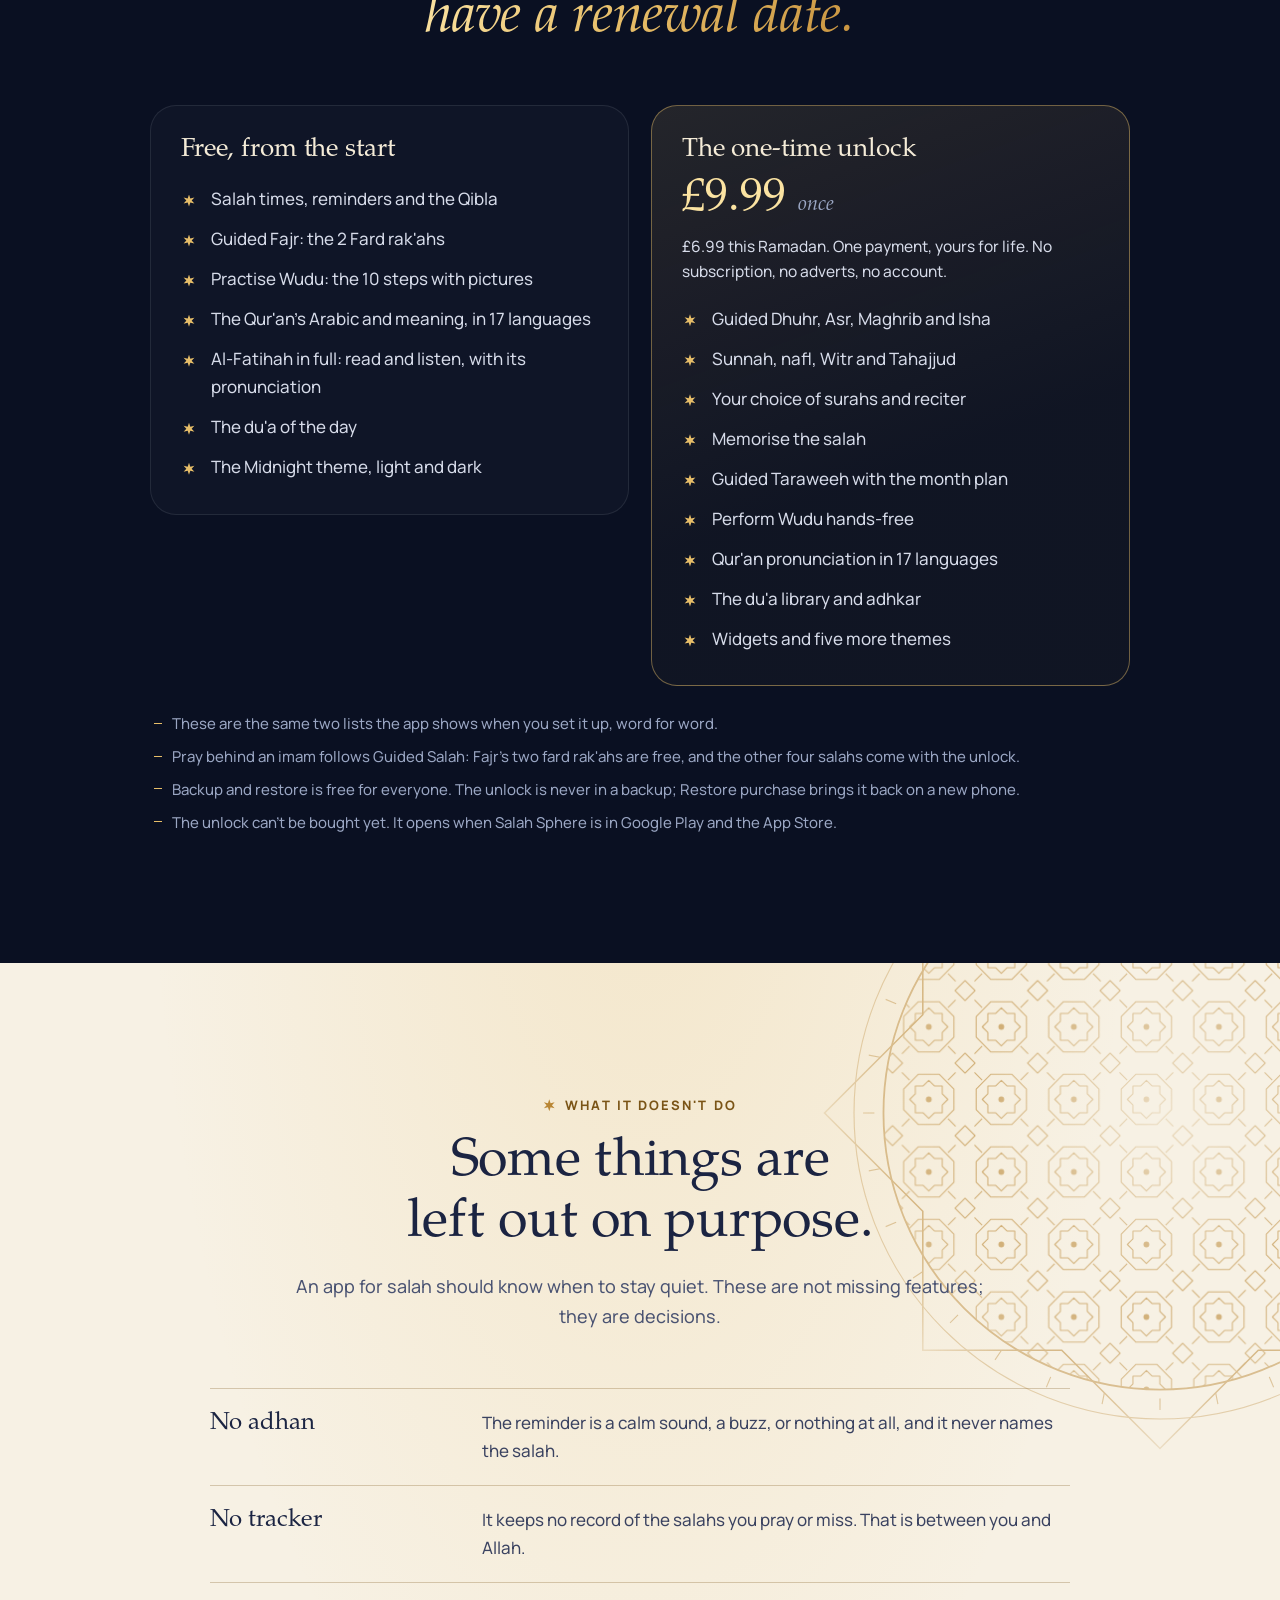
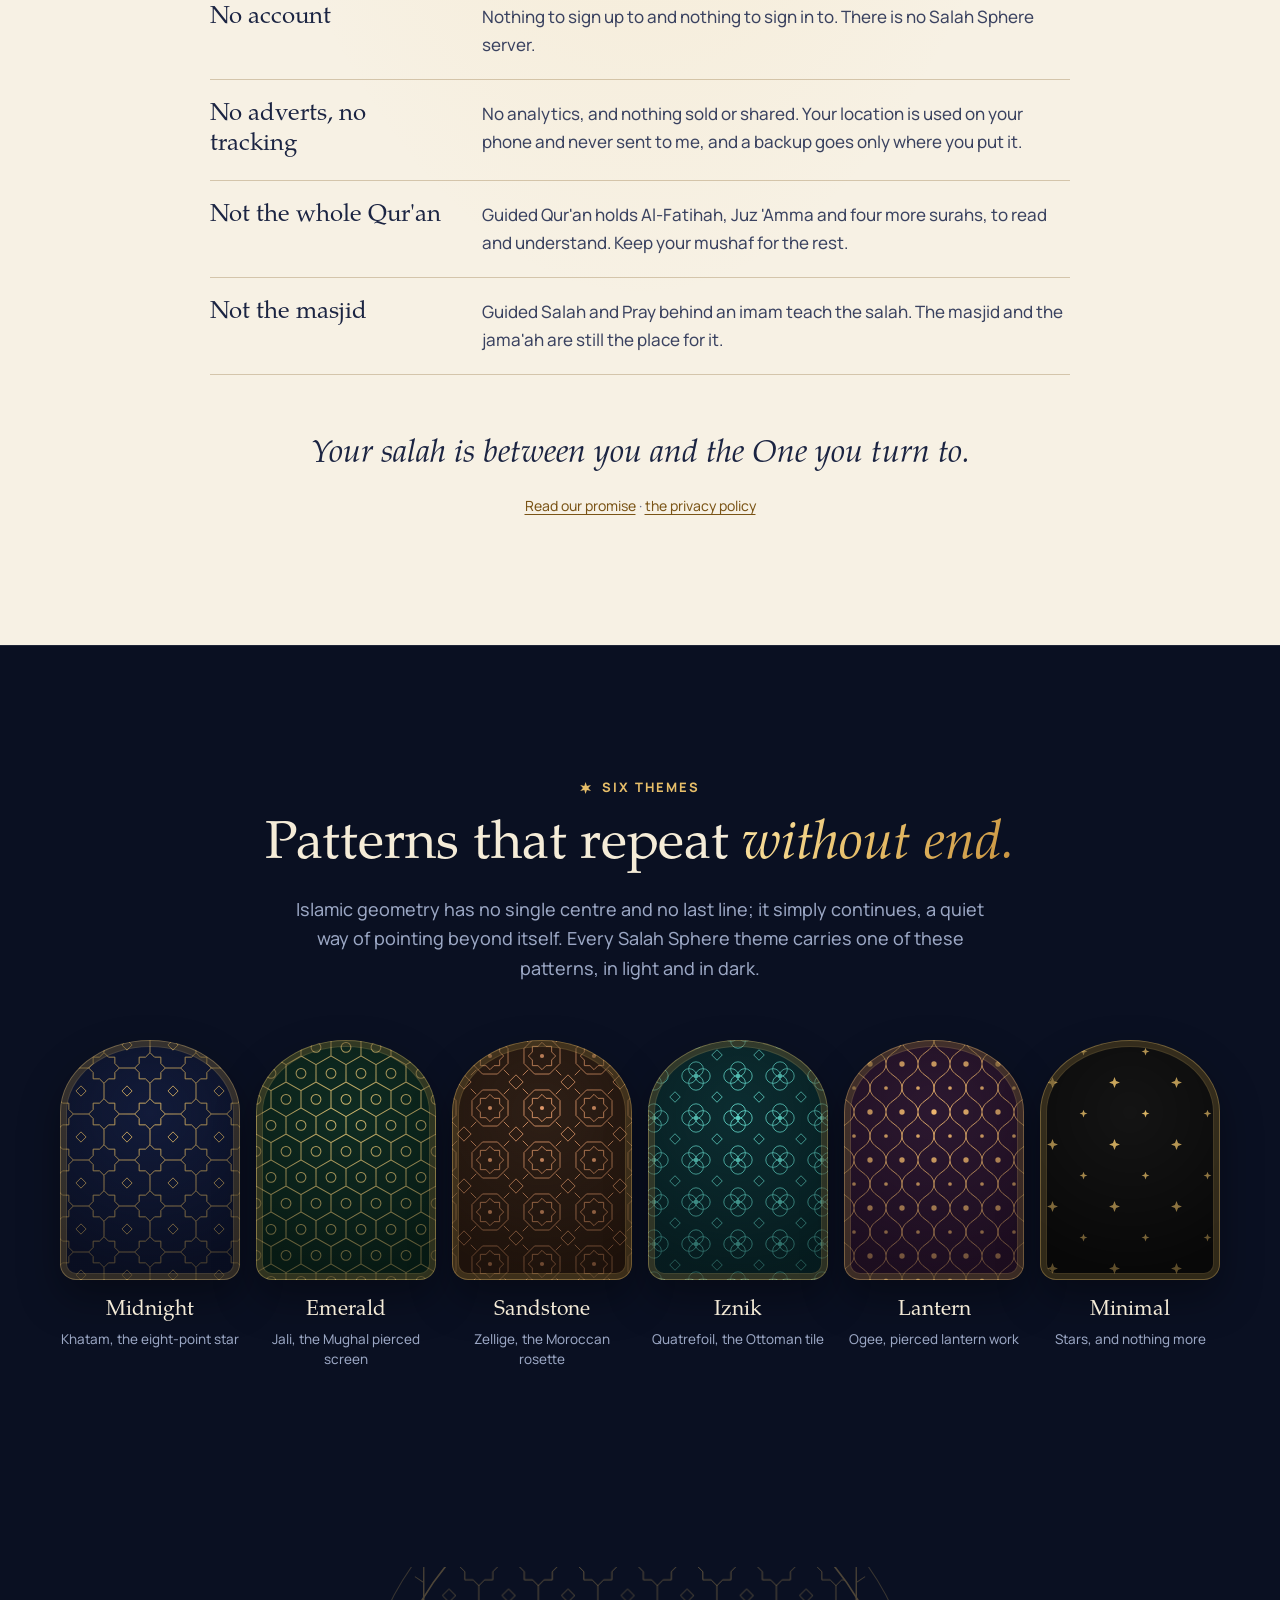
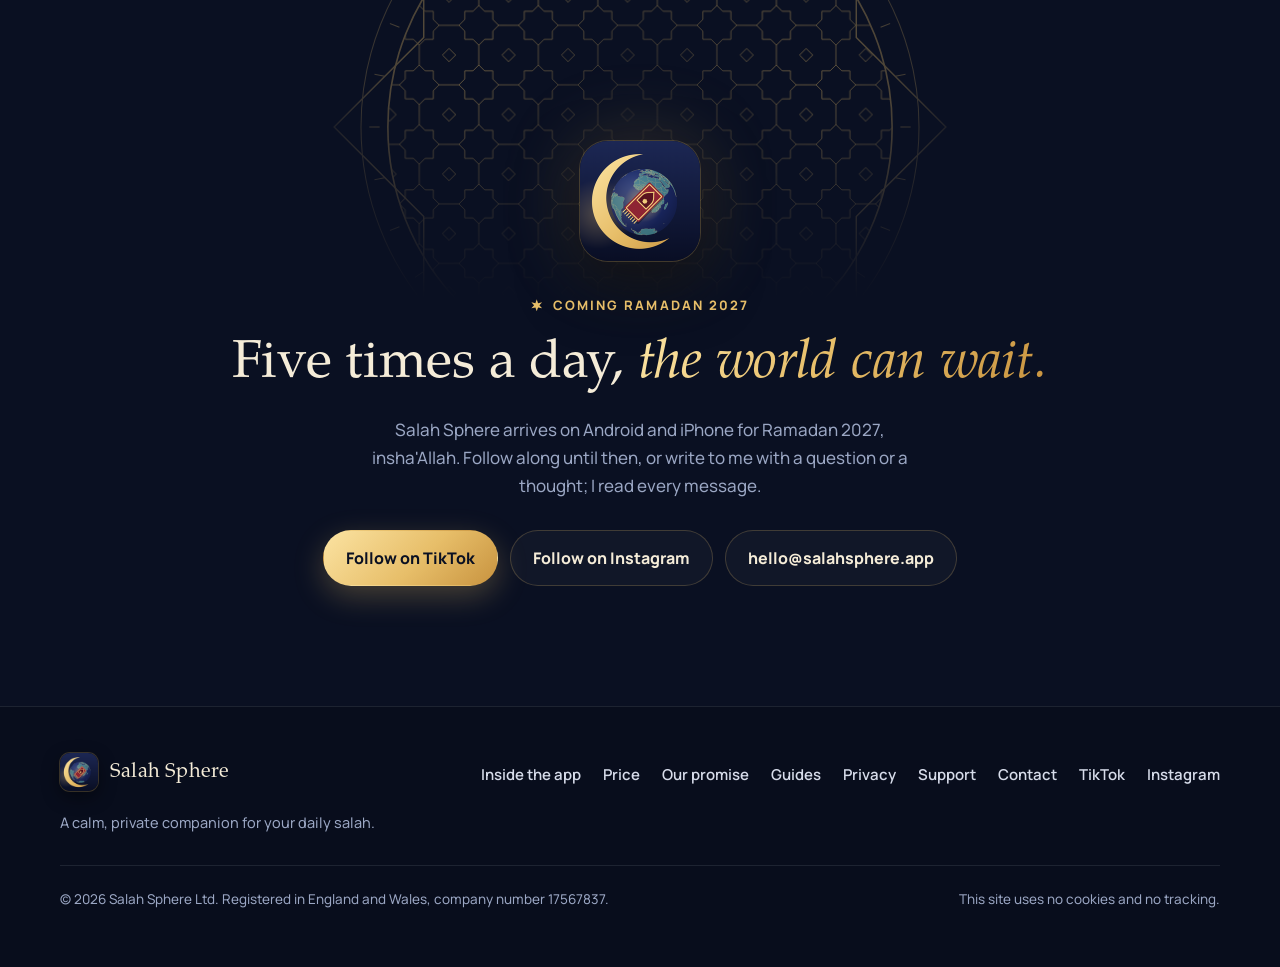
==== commit c7bbbe43: "Home: the closing paragraph writes insha'Allah, the spelling Irfaan chose (24 Nov)" ====
--- a/index.html
+++ b/index.html
@@ -341,7 +341,7 @@
       <img src="assets/img/icon-240.png" alt="The Salah Sphere icon: a gold crescent cradling the Earth with a salah mat" width="120" height="120" loading="lazy">
       <span class="eyebrow">Coming Ramadan 2027</span>
       <h2 id="closing-title">Five times a day, <span class="gold-text">the world can wait.</span></h2>
-      <p>Salah Sphere arrives on Android and iPhone for Ramadan 2027, in shā'&nbsp;Allāh. Follow along until then, or write to me with a question or a thought; I read every message.</p>
+      <p>Salah Sphere arrives on Android and iPhone for Ramadan 2027, insha'Allah. Follow along until then, or write to me with a question or a thought; I read every message.</p>
       <div class="actions">
         <a class="btn btn-gold" href="https://www.tiktok.com/@salahsphereapp" rel="me noopener">Follow on TikTok</a>
         <a class="btn btn-ghost" href="https://www.instagram.com/salahsphereapp/" rel="me noopener">Follow on Instagram</a>
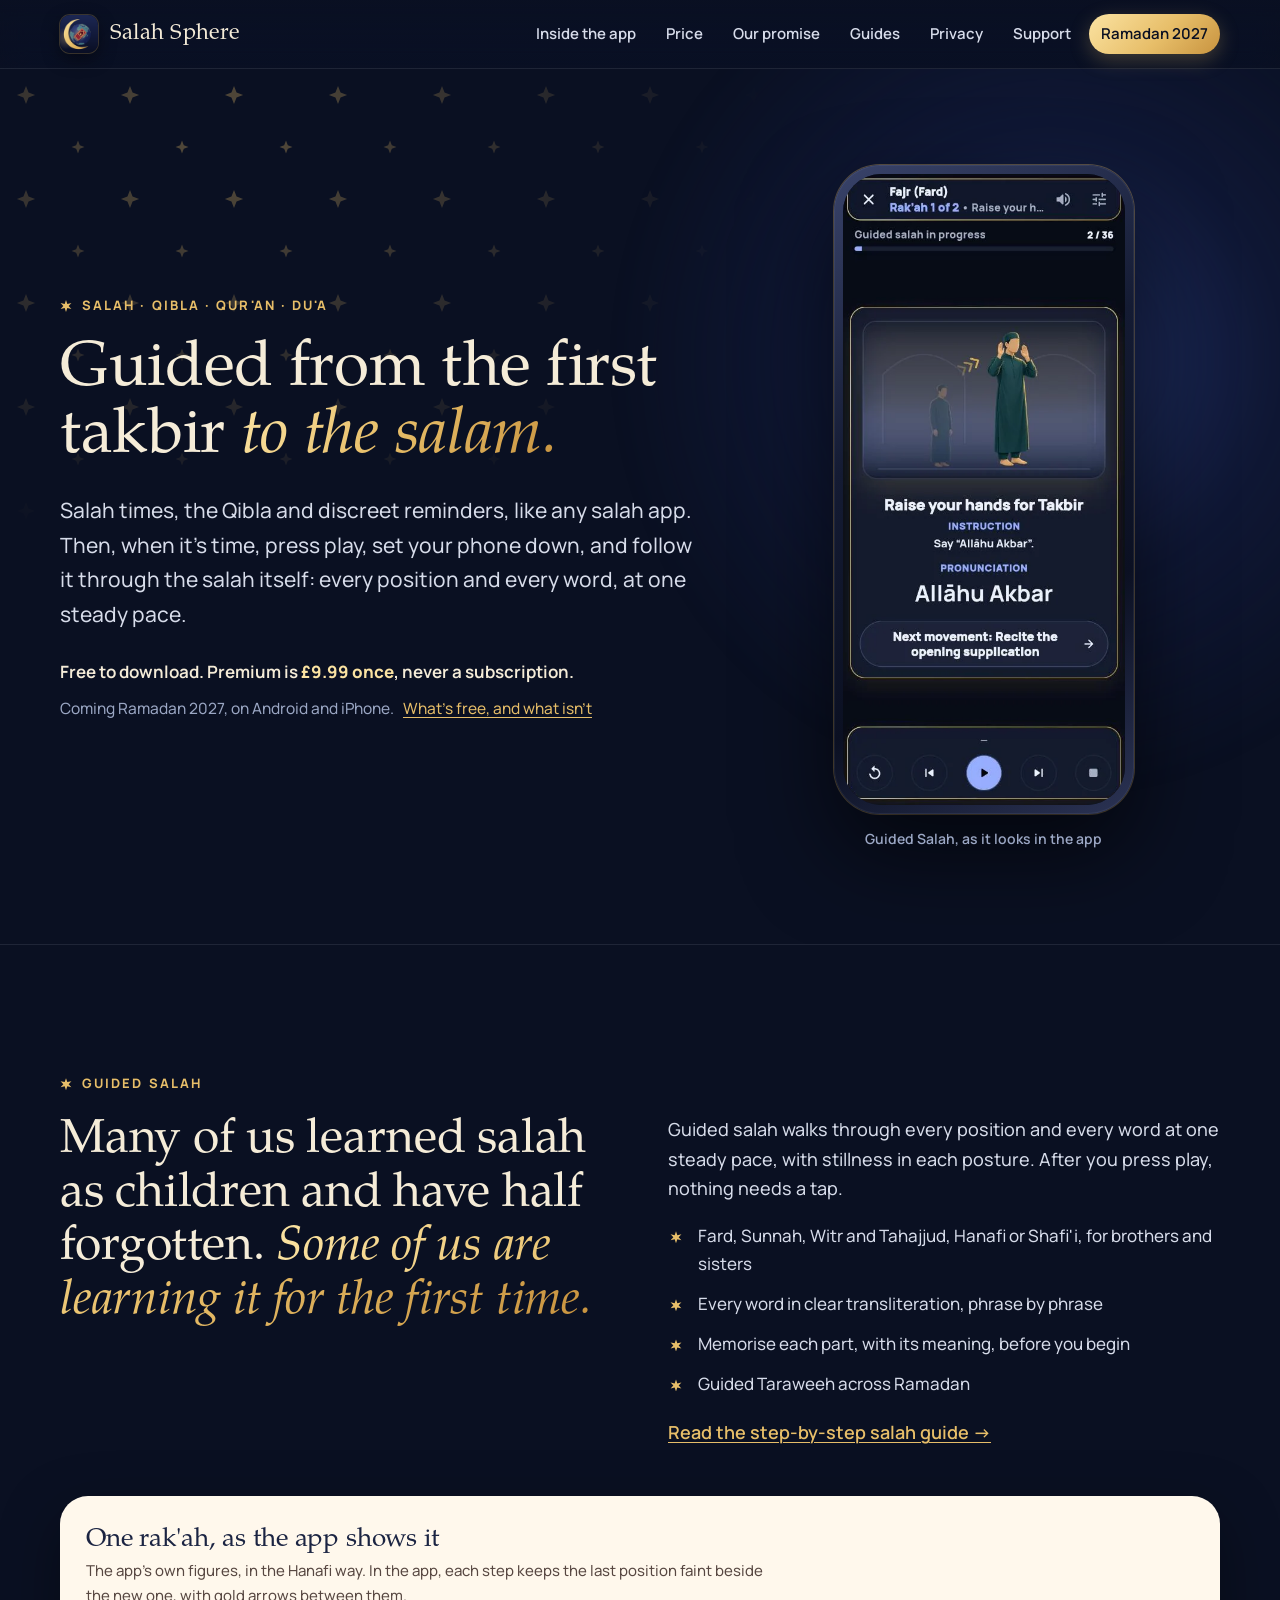
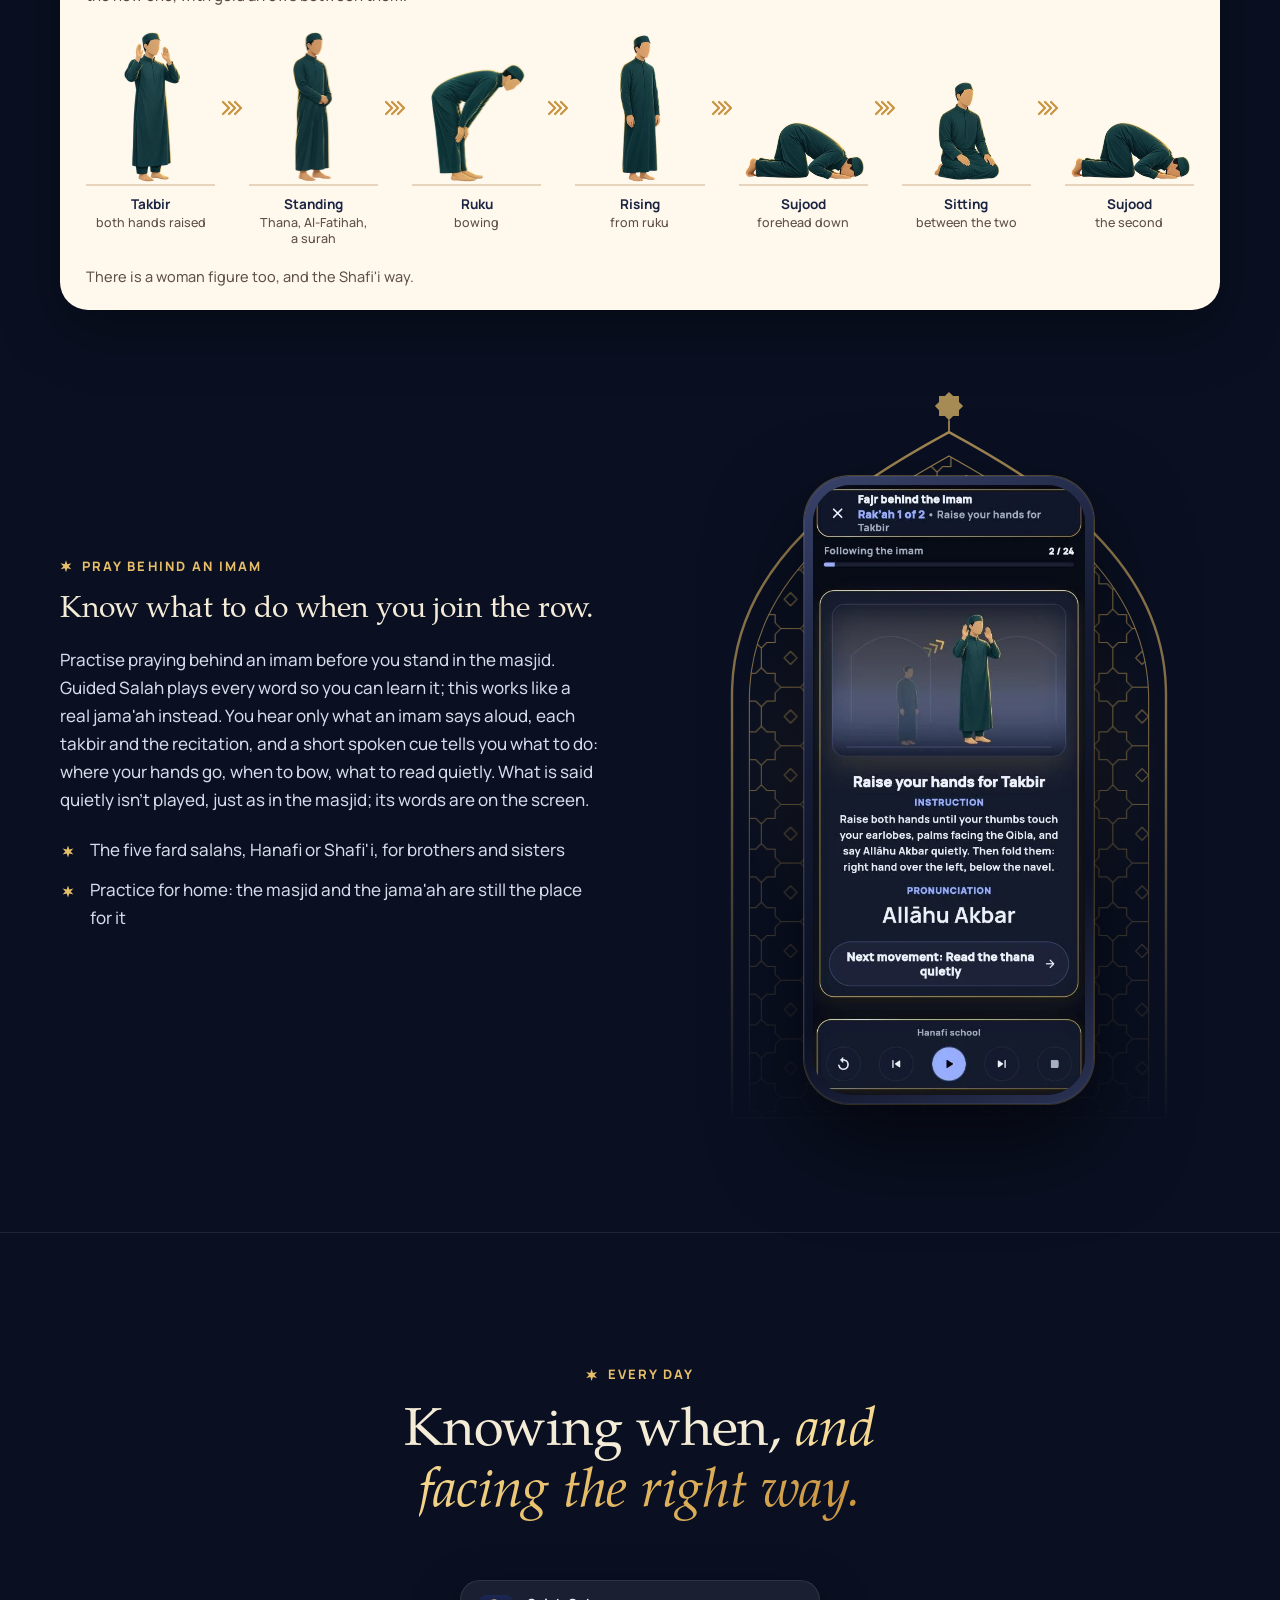
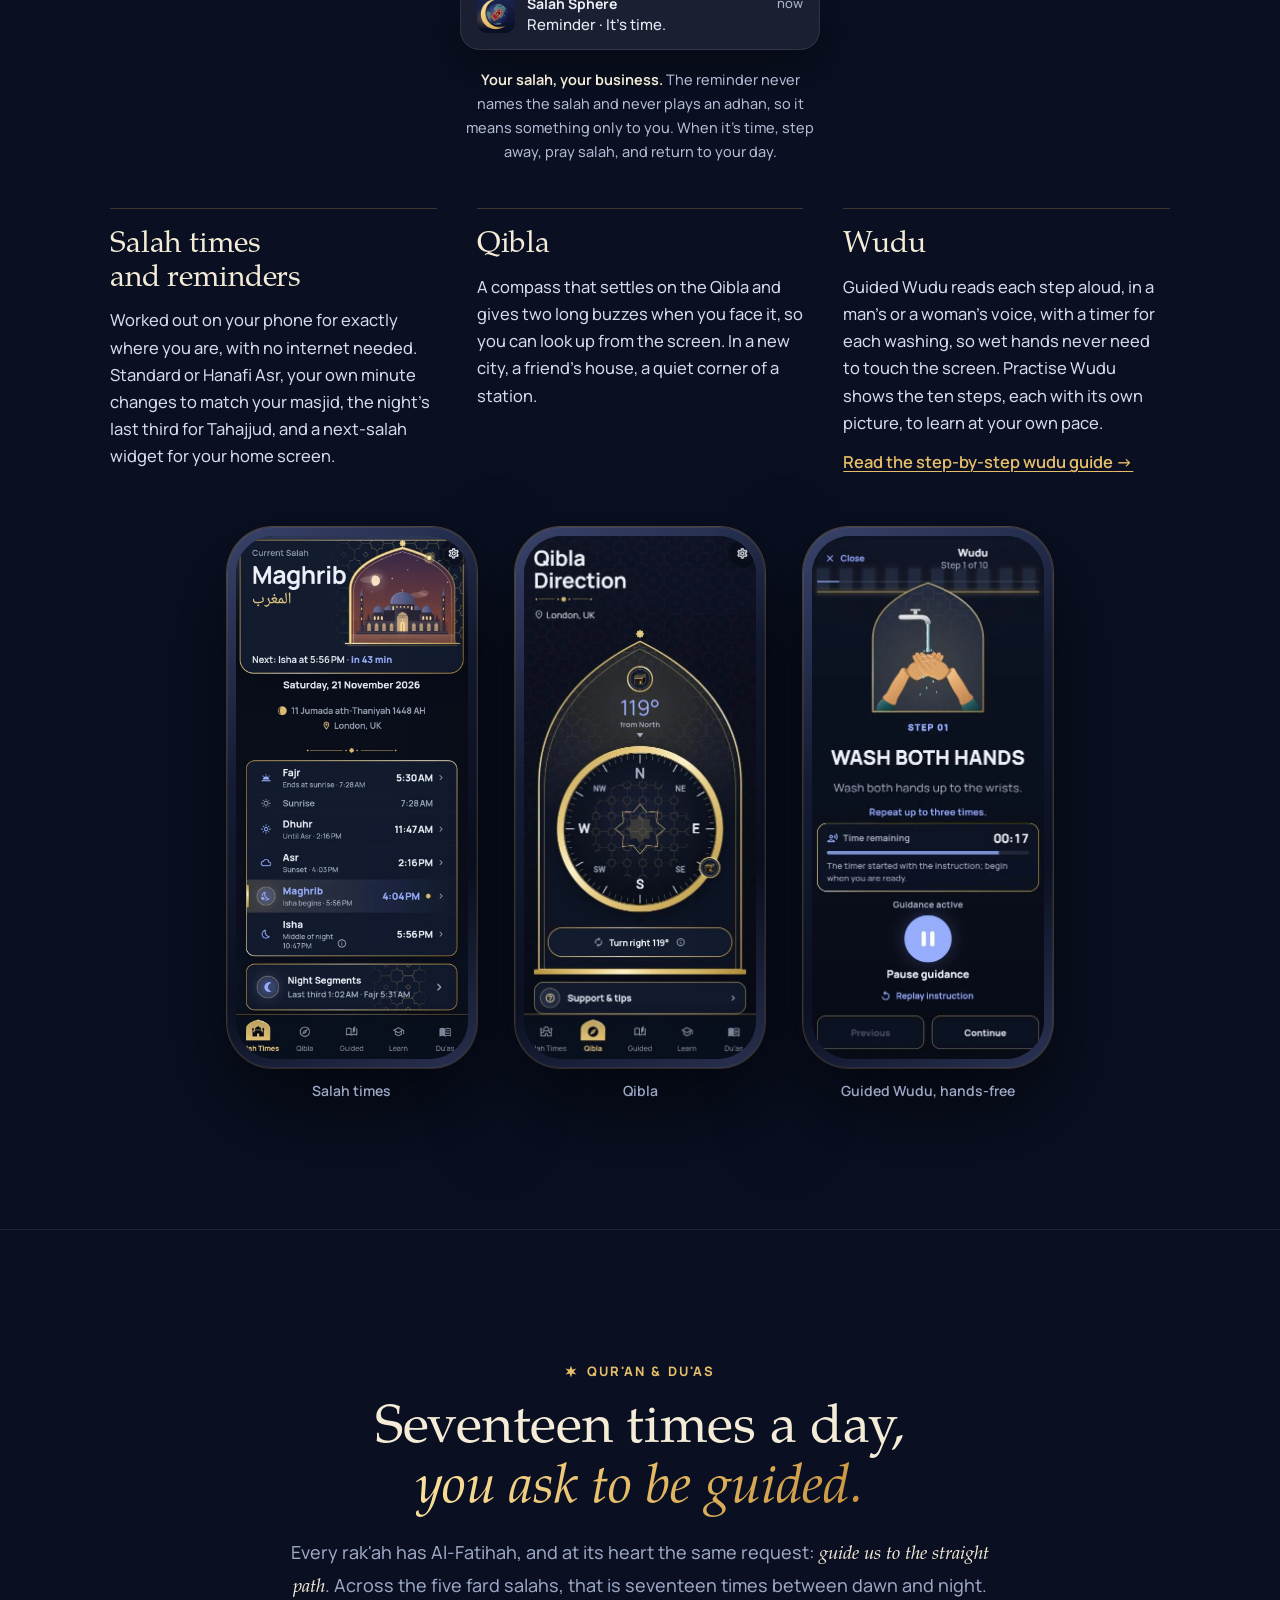
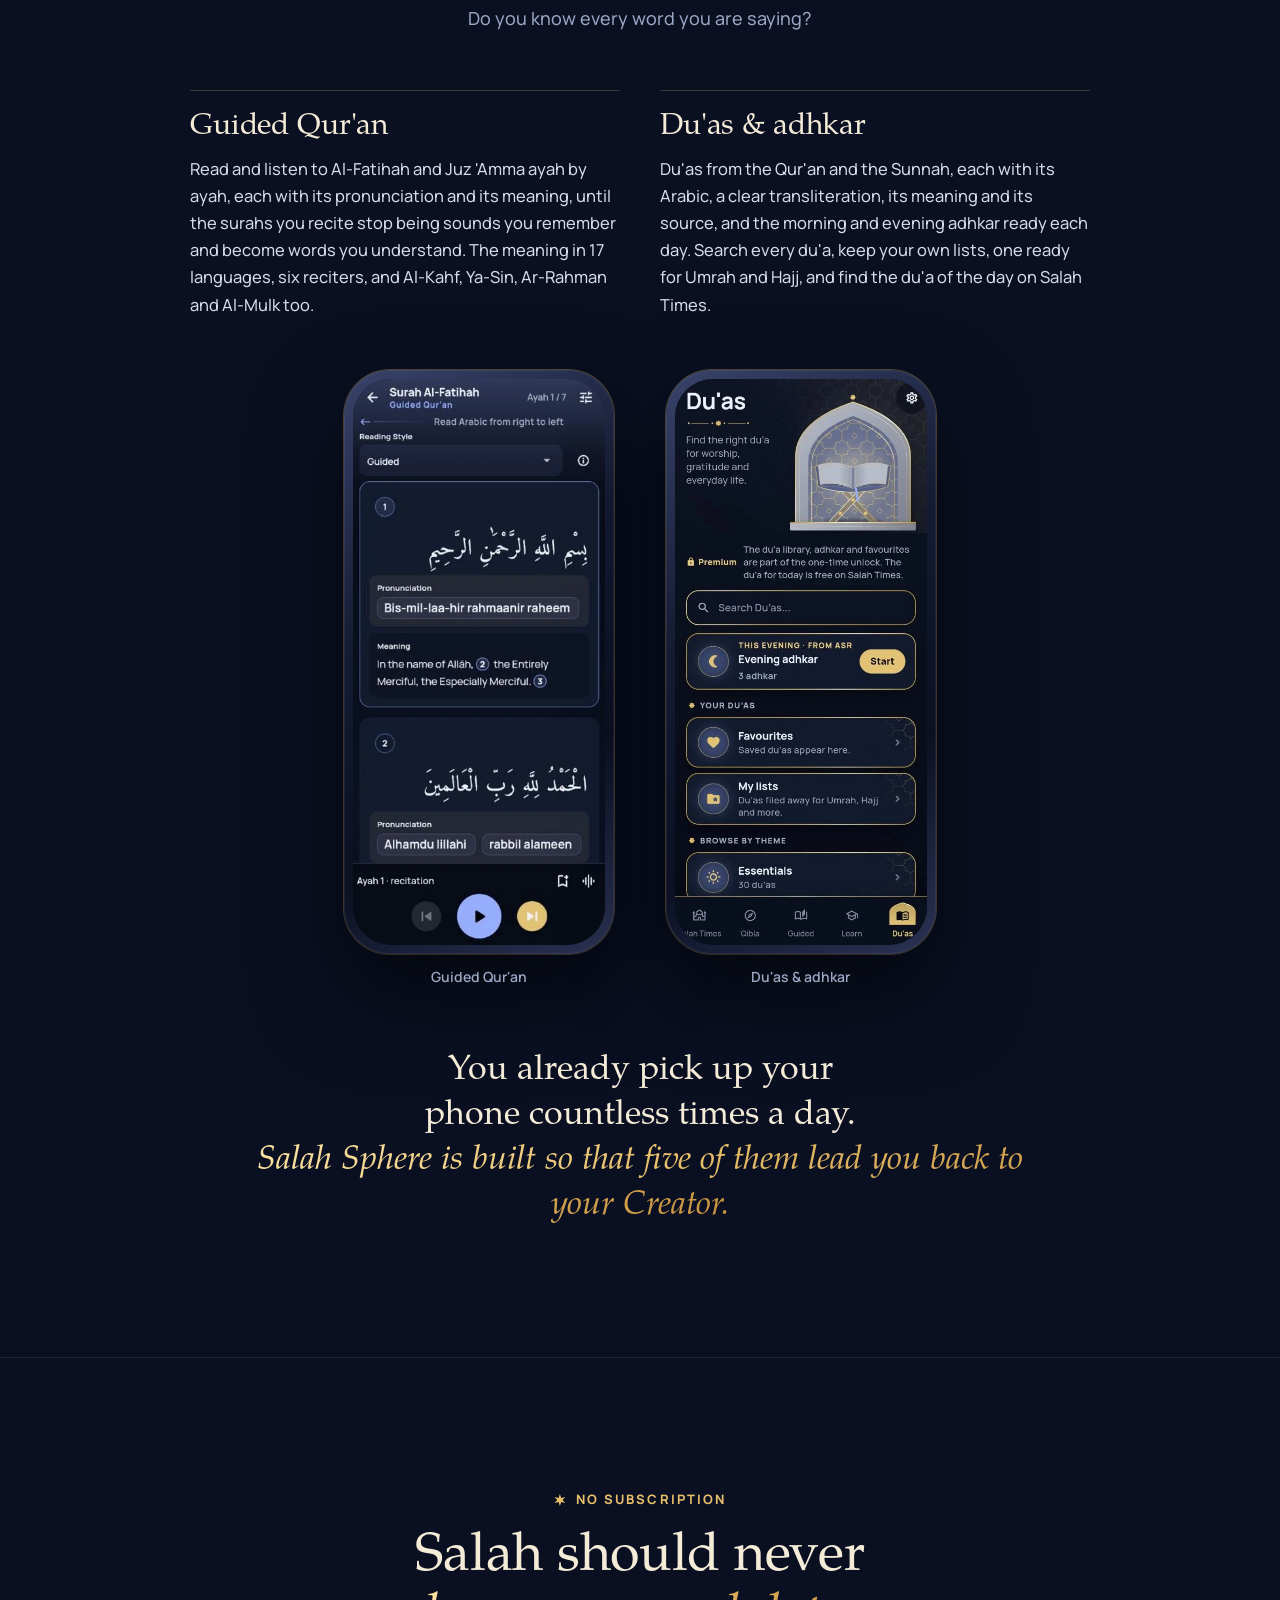
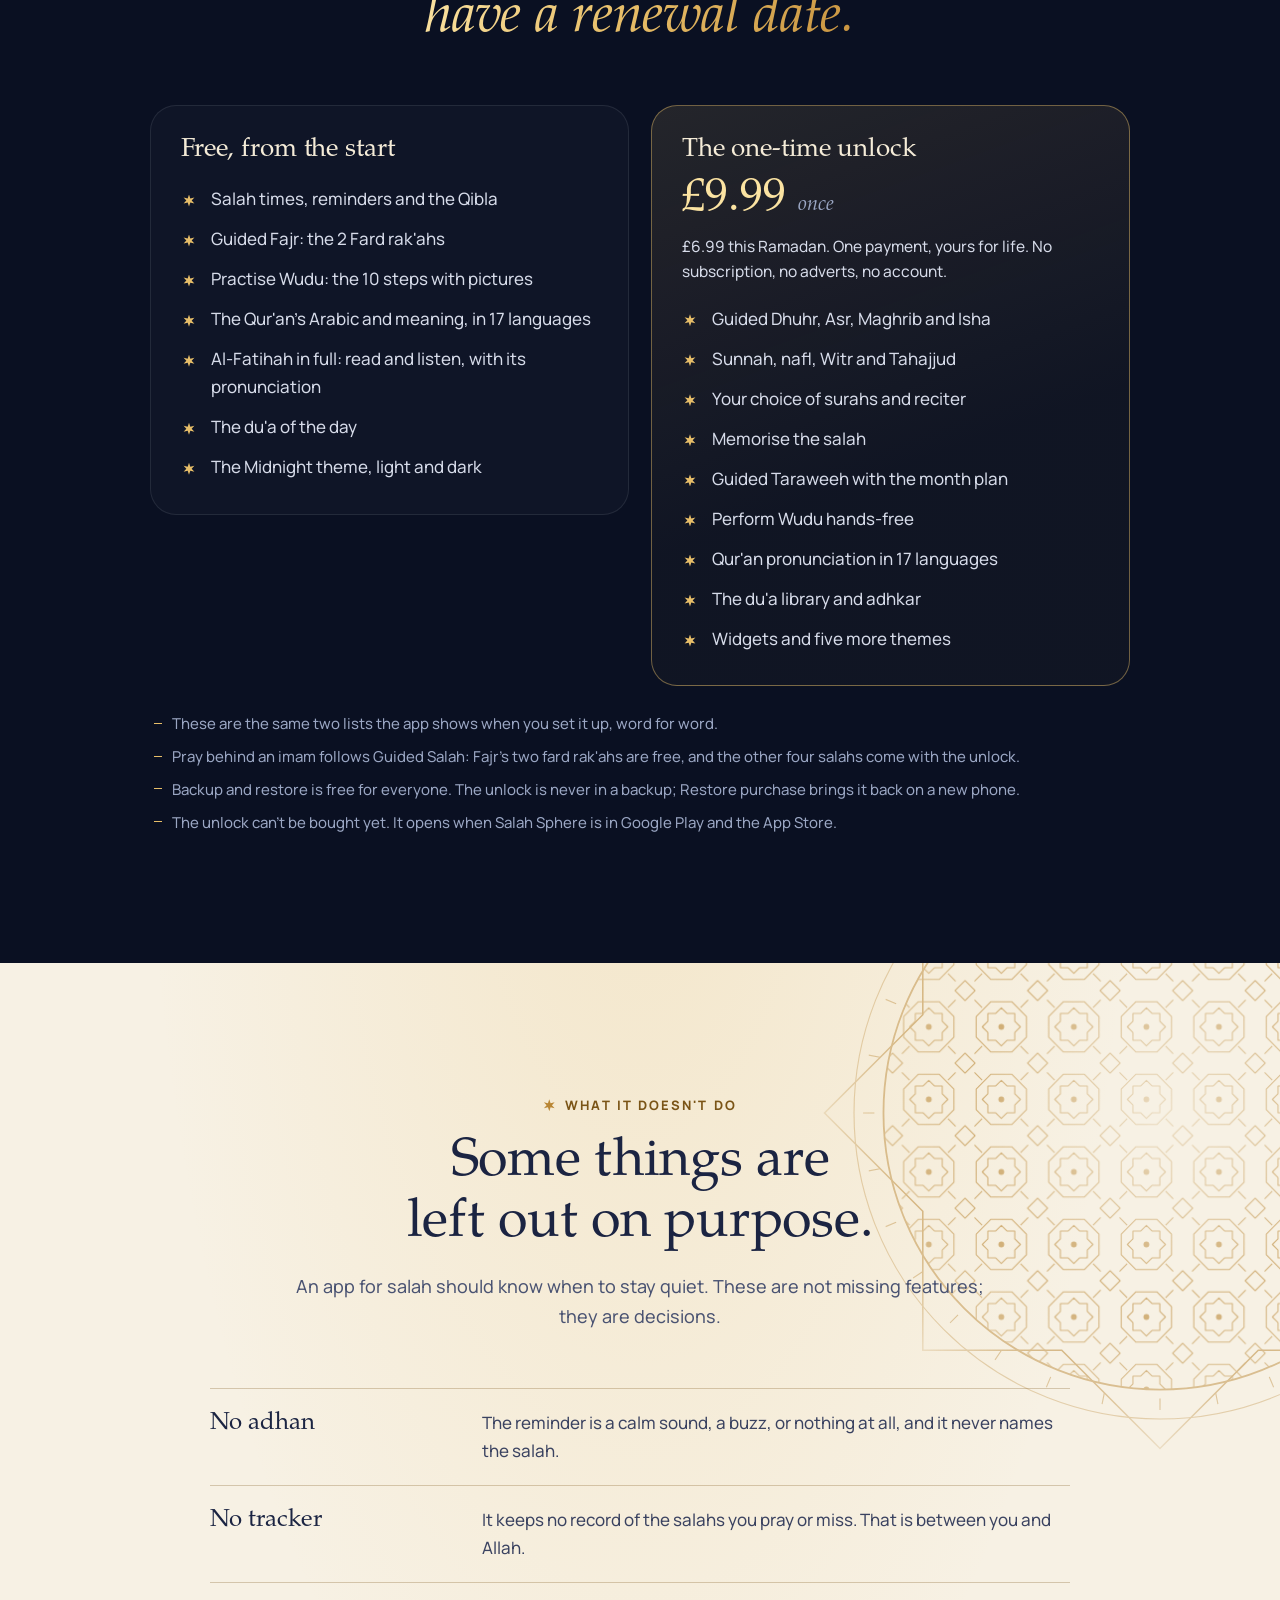
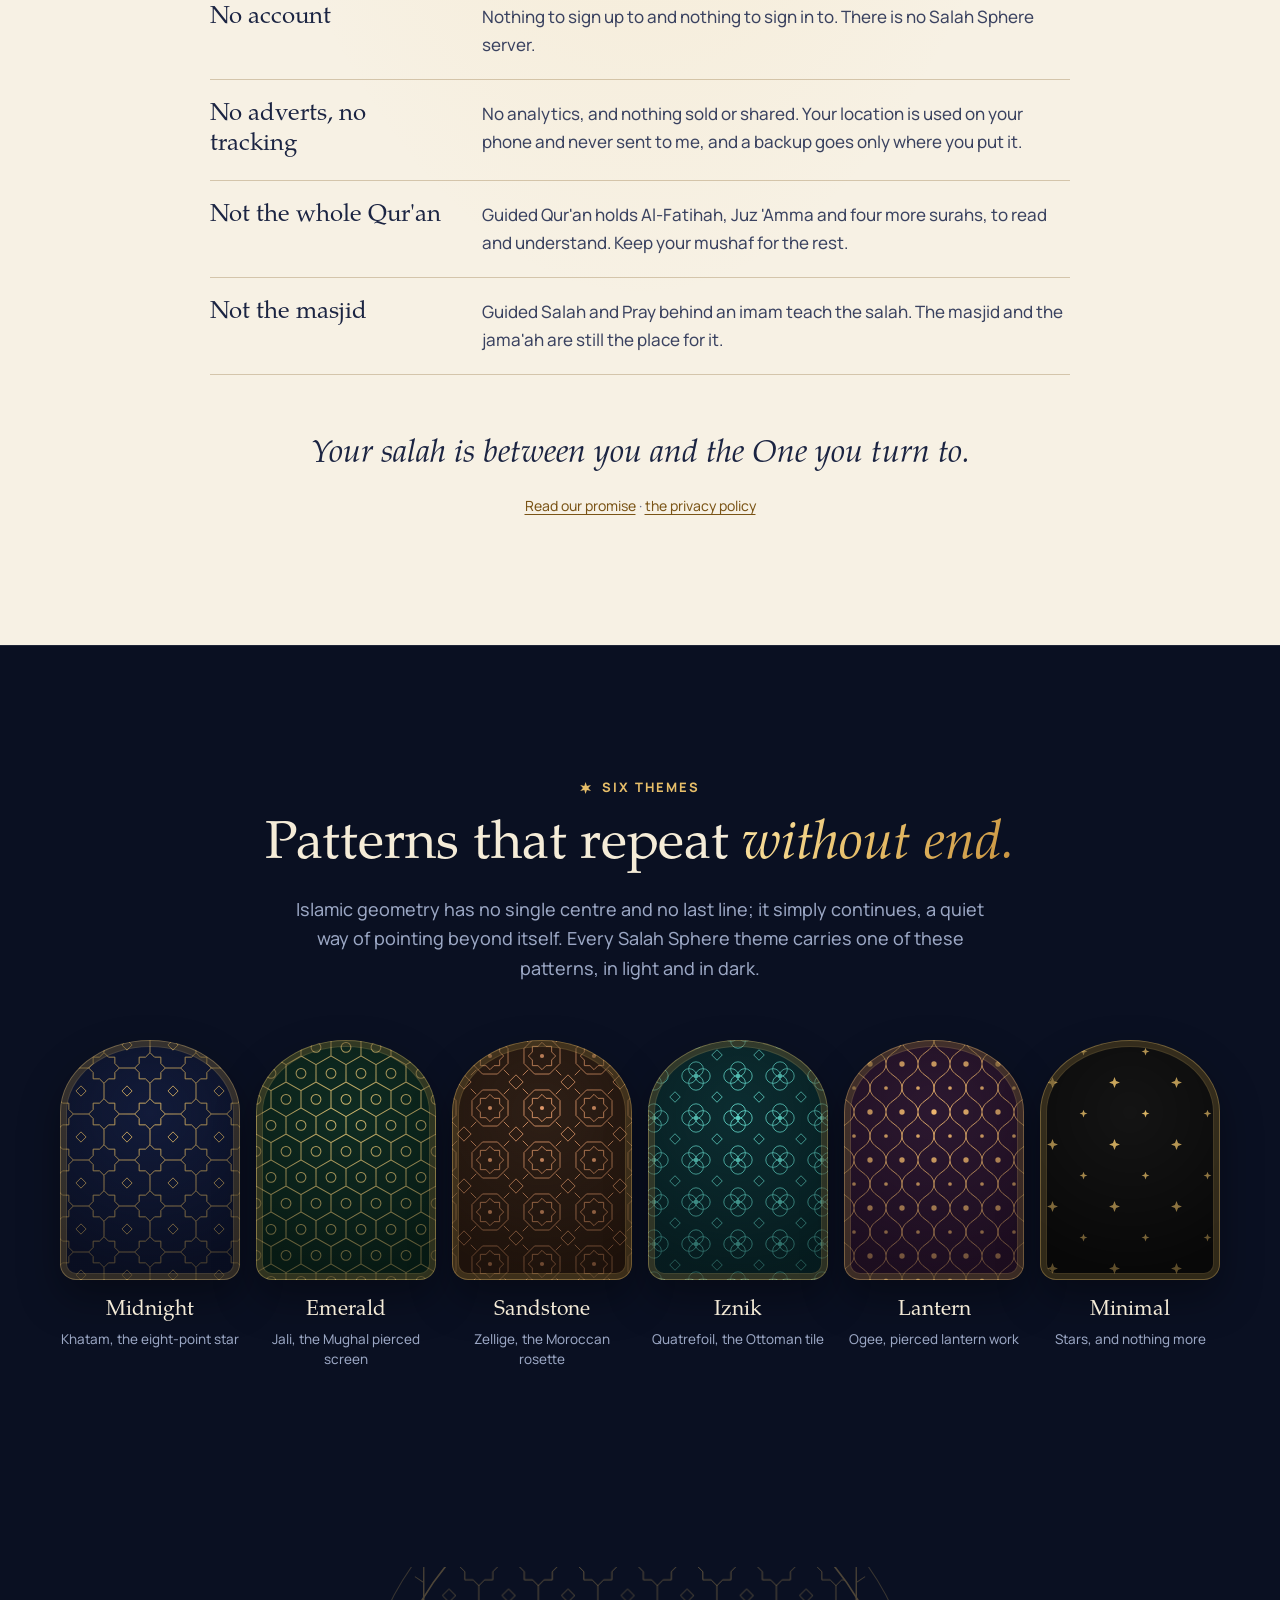
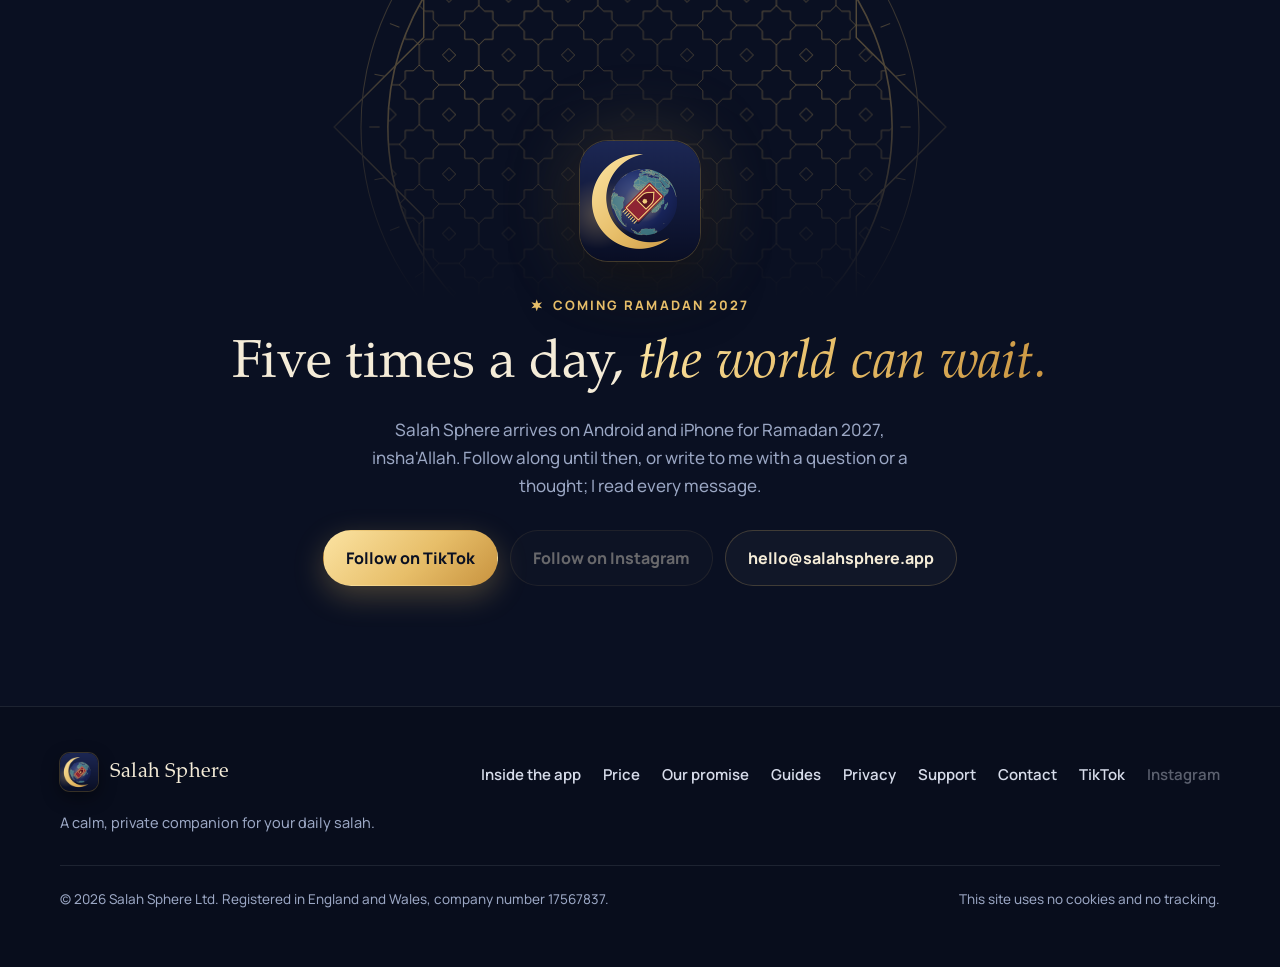
==== commit cdbaaeca: "All pages: the Instagram account is disabled, so its button and footer links are greyed out and not " ====
--- a/index.html
+++ b/index.html
@@ -37,8 +37,7 @@
      },
      "email": "hello@salahsphere.app",
      "sameAs": [
-      "https://www.tiktok.com/@salahsphereapp",
-      "https://www.instagram.com/salahsphereapp/"
+      "https://www.tiktok.com/@salahsphereapp"
      ]
     },
     {
@@ -344,7 +343,7 @@
       <p>Salah Sphere arrives on Android and iPhone for Ramadan 2027, insha'Allah. Follow along until then, or write to me with a question or a thought; I read every message.</p>
       <div class="actions">
         <a class="btn btn-gold" href="https://www.tiktok.com/@salahsphereapp" rel="me noopener">Follow on TikTok</a>
-        <a class="btn btn-ghost" href="https://www.instagram.com/salahsphereapp/" rel="me noopener">Follow on Instagram</a>
+        <span class="btn btn-ghost is-off" role="link" aria-disabled="true">Follow on Instagram</span>
         <a class="btn btn-ghost" href="mailto:hello@salahsphere.app">hello@salahsphere.app</a>
       </div>
     </div>
@@ -368,7 +367,7 @@
         <a href="support.html">Support</a>
         <a href="mailto:hello@salahsphere.app">Contact</a>
         <a href="https://www.tiktok.com/@salahsphereapp" rel="me noopener">TikTok</a>
-        <a href="https://www.instagram.com/salahsphereapp/" rel="me noopener">Instagram</a>
+        <span class="is-off" role="link" aria-disabled="true">Instagram</span>
       </nav>
     </div>
     <div class="legal">
--- a/styles.css
+++ b/styles.css
@@ -545,6 +545,10 @@
 /* Footer links get a finger-sized tap area. */
 .foot nav a { display: inline-block; padding: 10px 0; }
 .foot nav { gap: 0 22px; }
+/* A link that is switched off (24 Nov 2026): the Instagram account is disabled,
+   so its button and footer link stay in place, greyed out and not clickable. */
+.is-off { opacity: 0.4; cursor: default; pointer-events: none; }
+.foot nav .is-off { display: inline-block; padding: 10px 0; color: var(--text); font-weight: 600; font-size: 15px; }
 /* On a phone the release line sits on two centred lines, "Coming Ramadan 2027"
    over "Android & iPhone", and the box is only as wide as the text. */
 @media (max-width: 480px) {
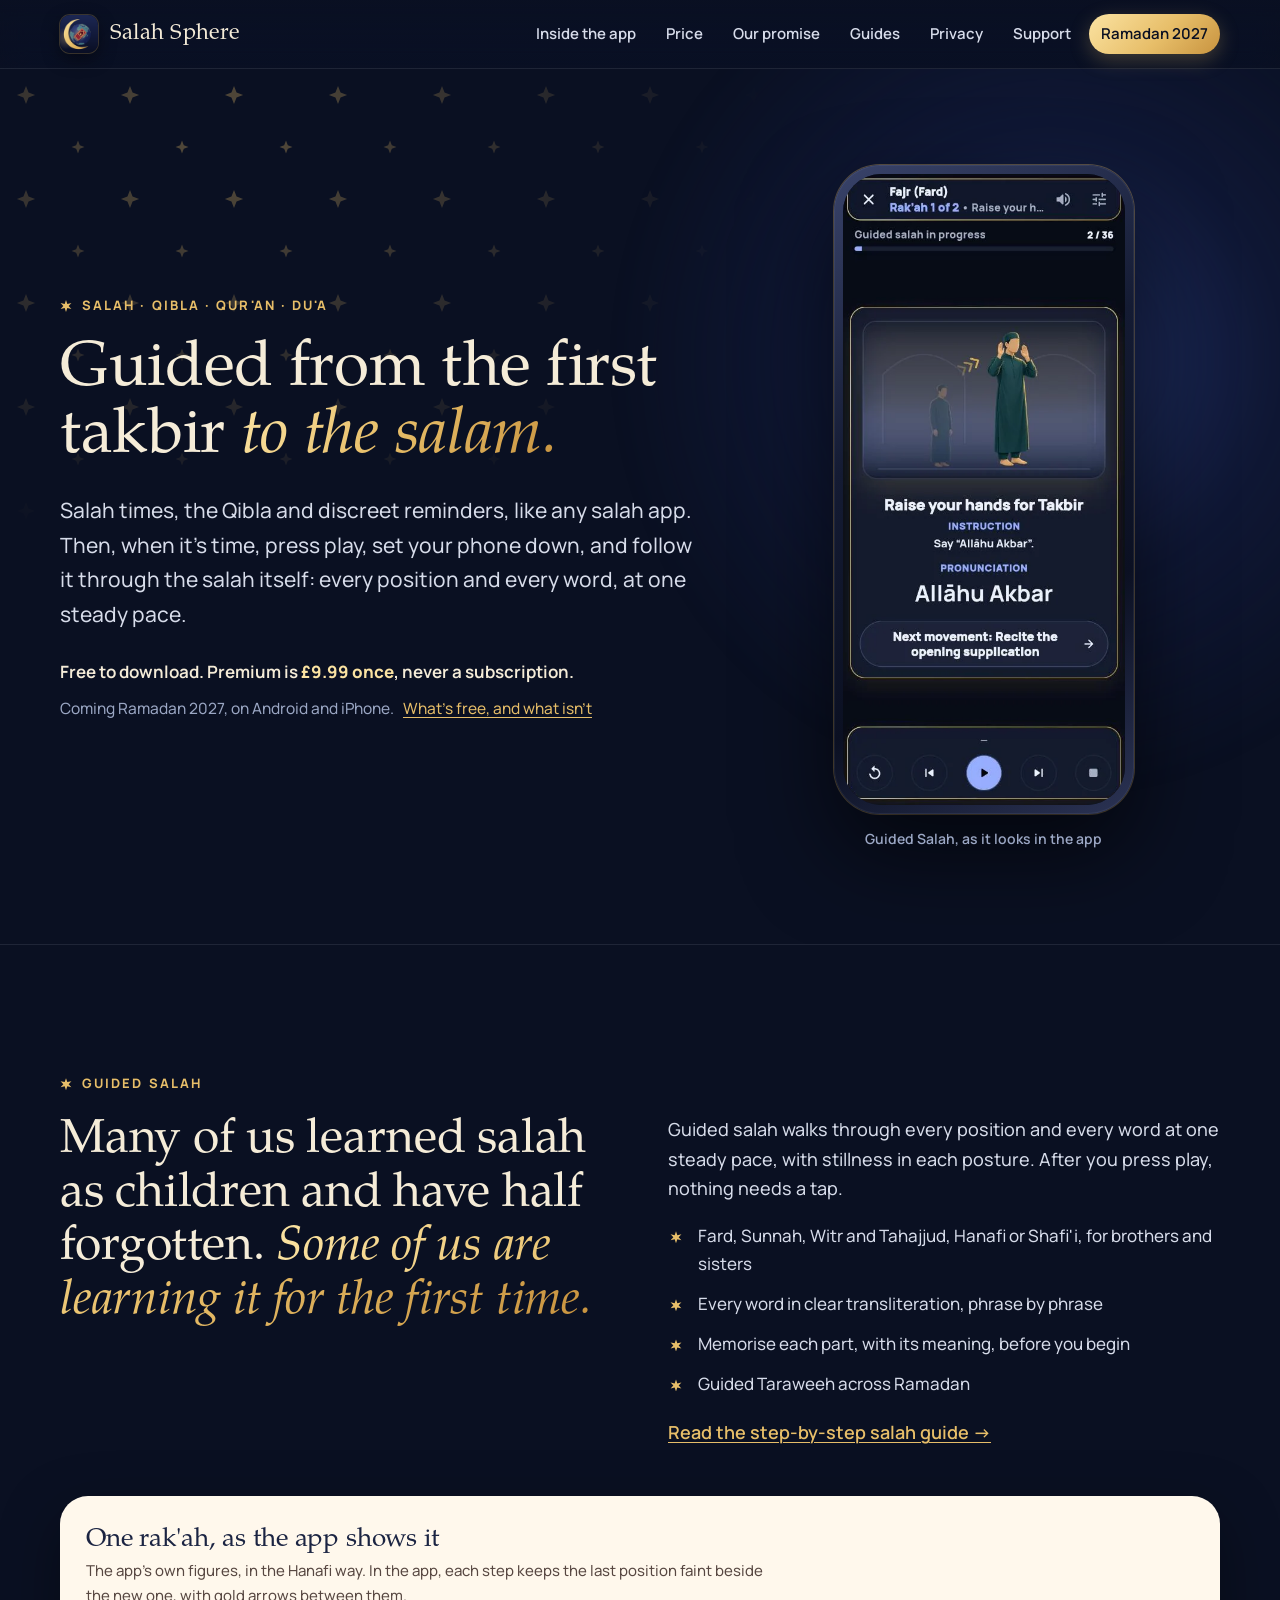
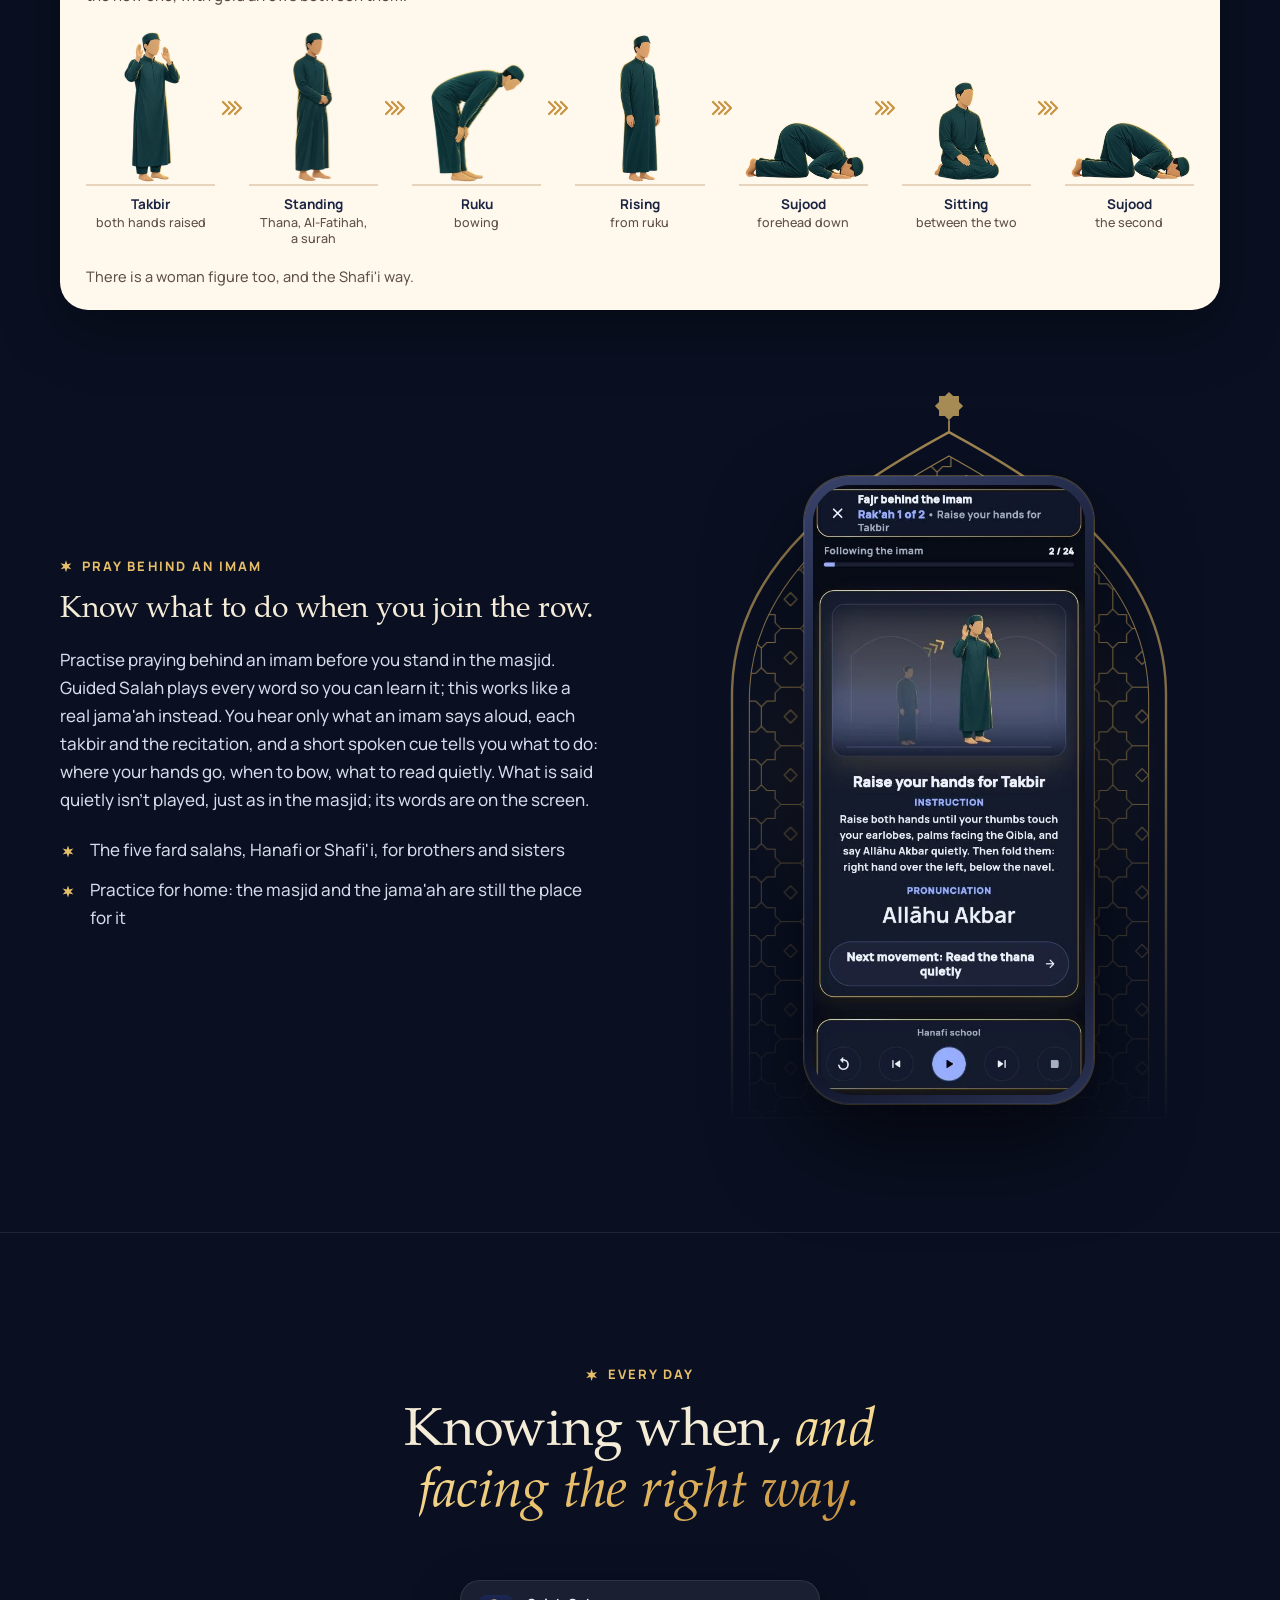
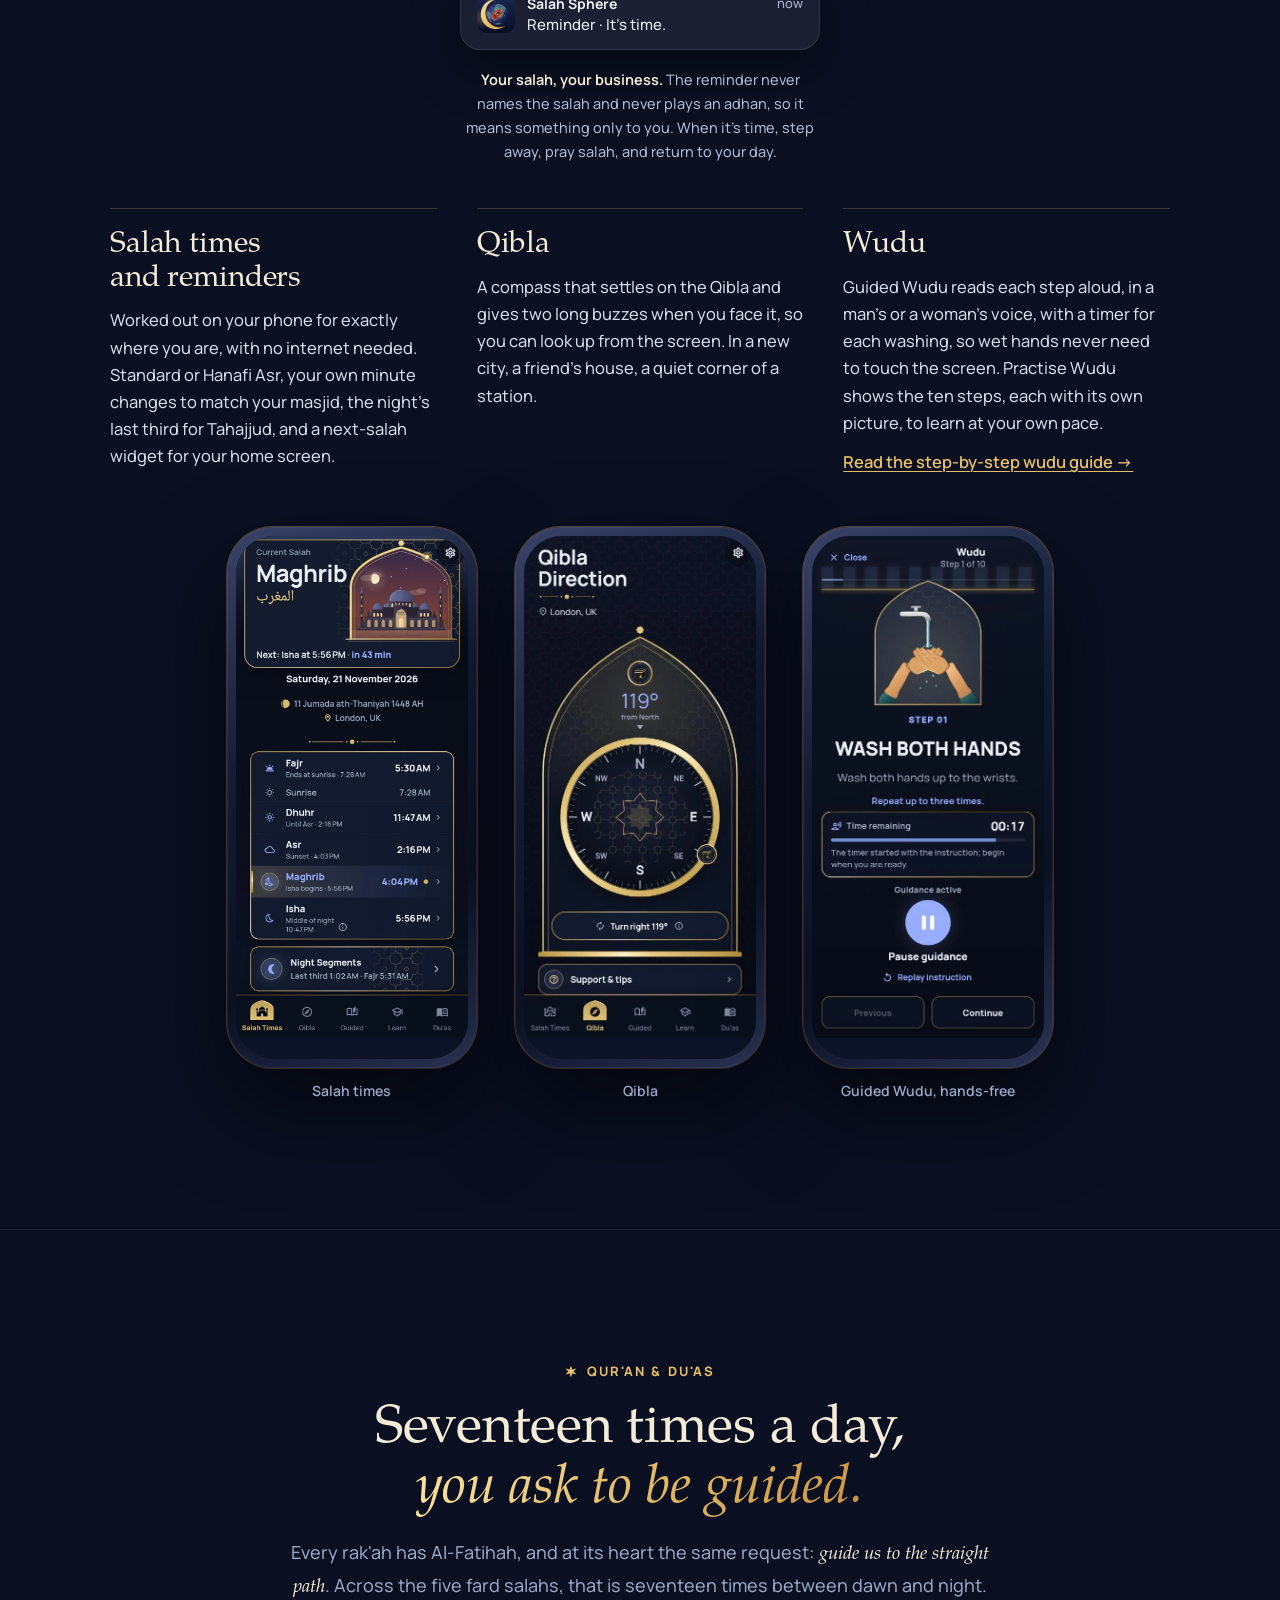
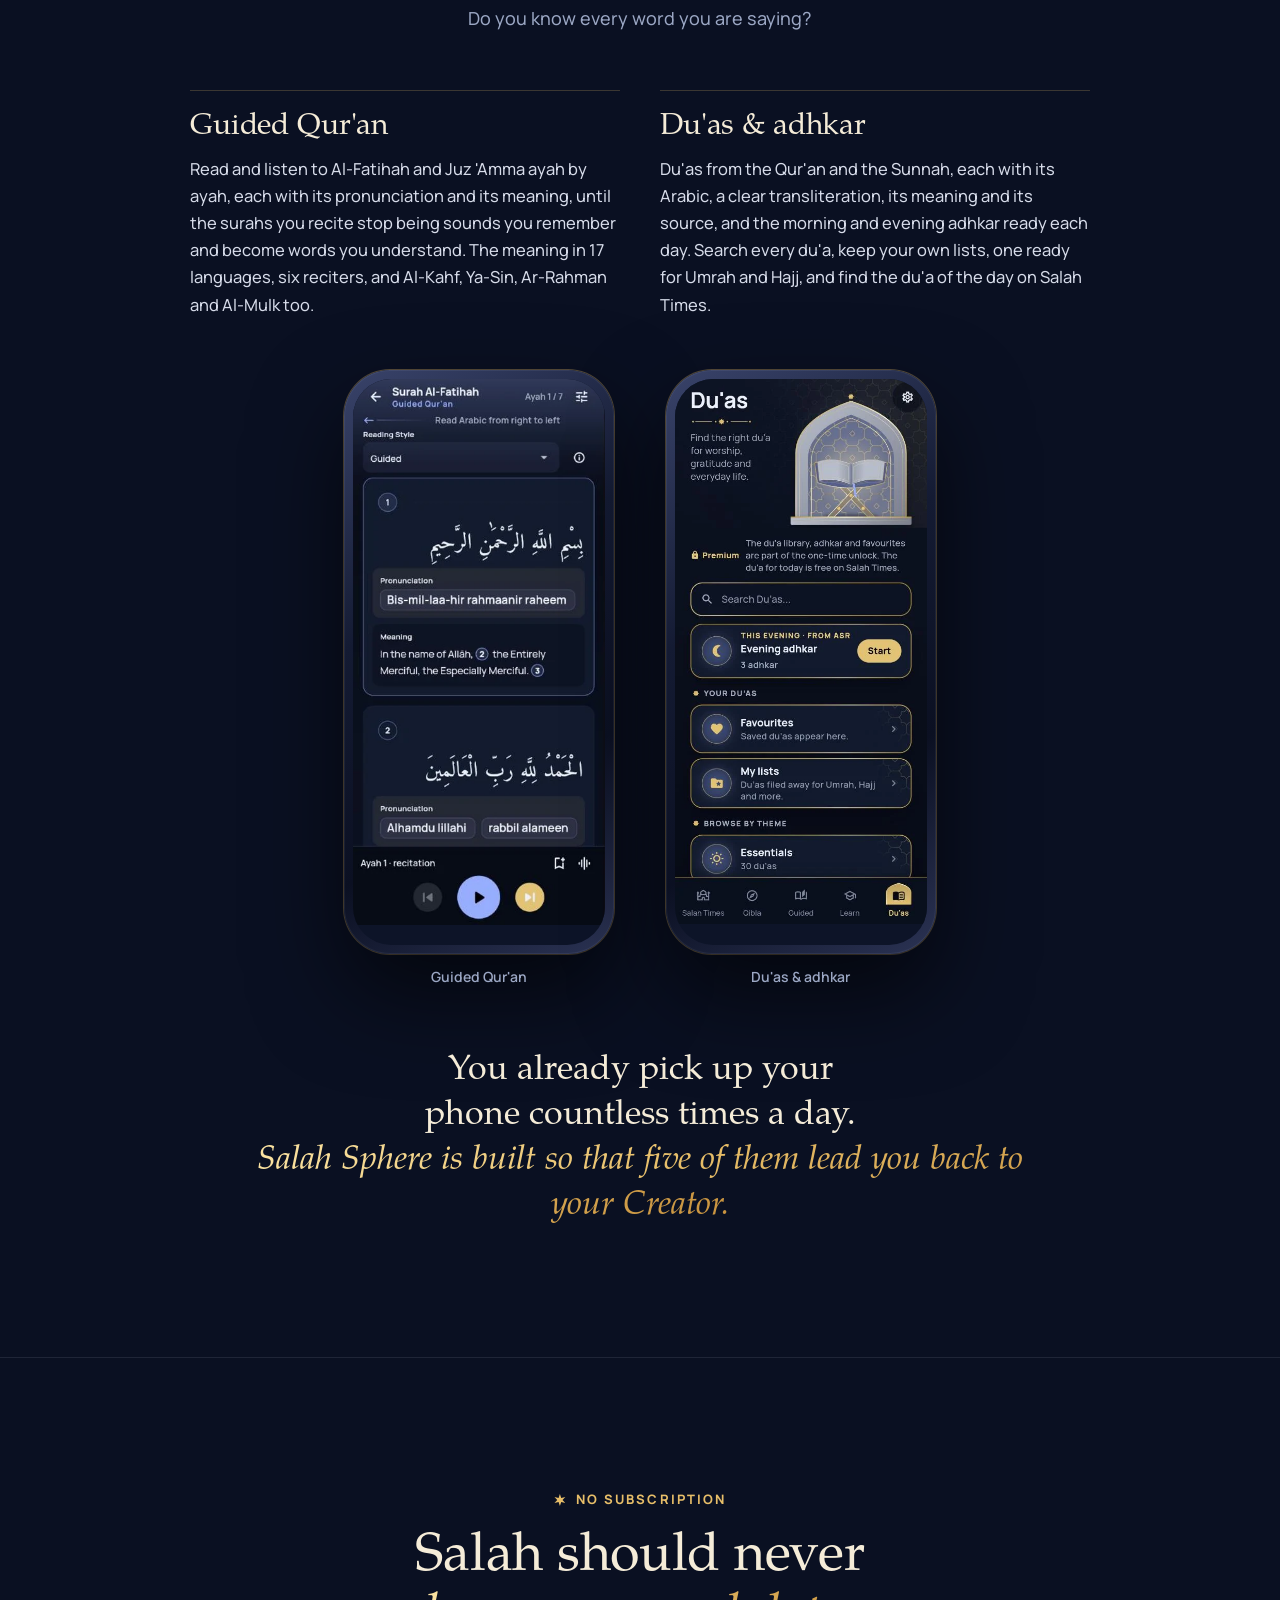
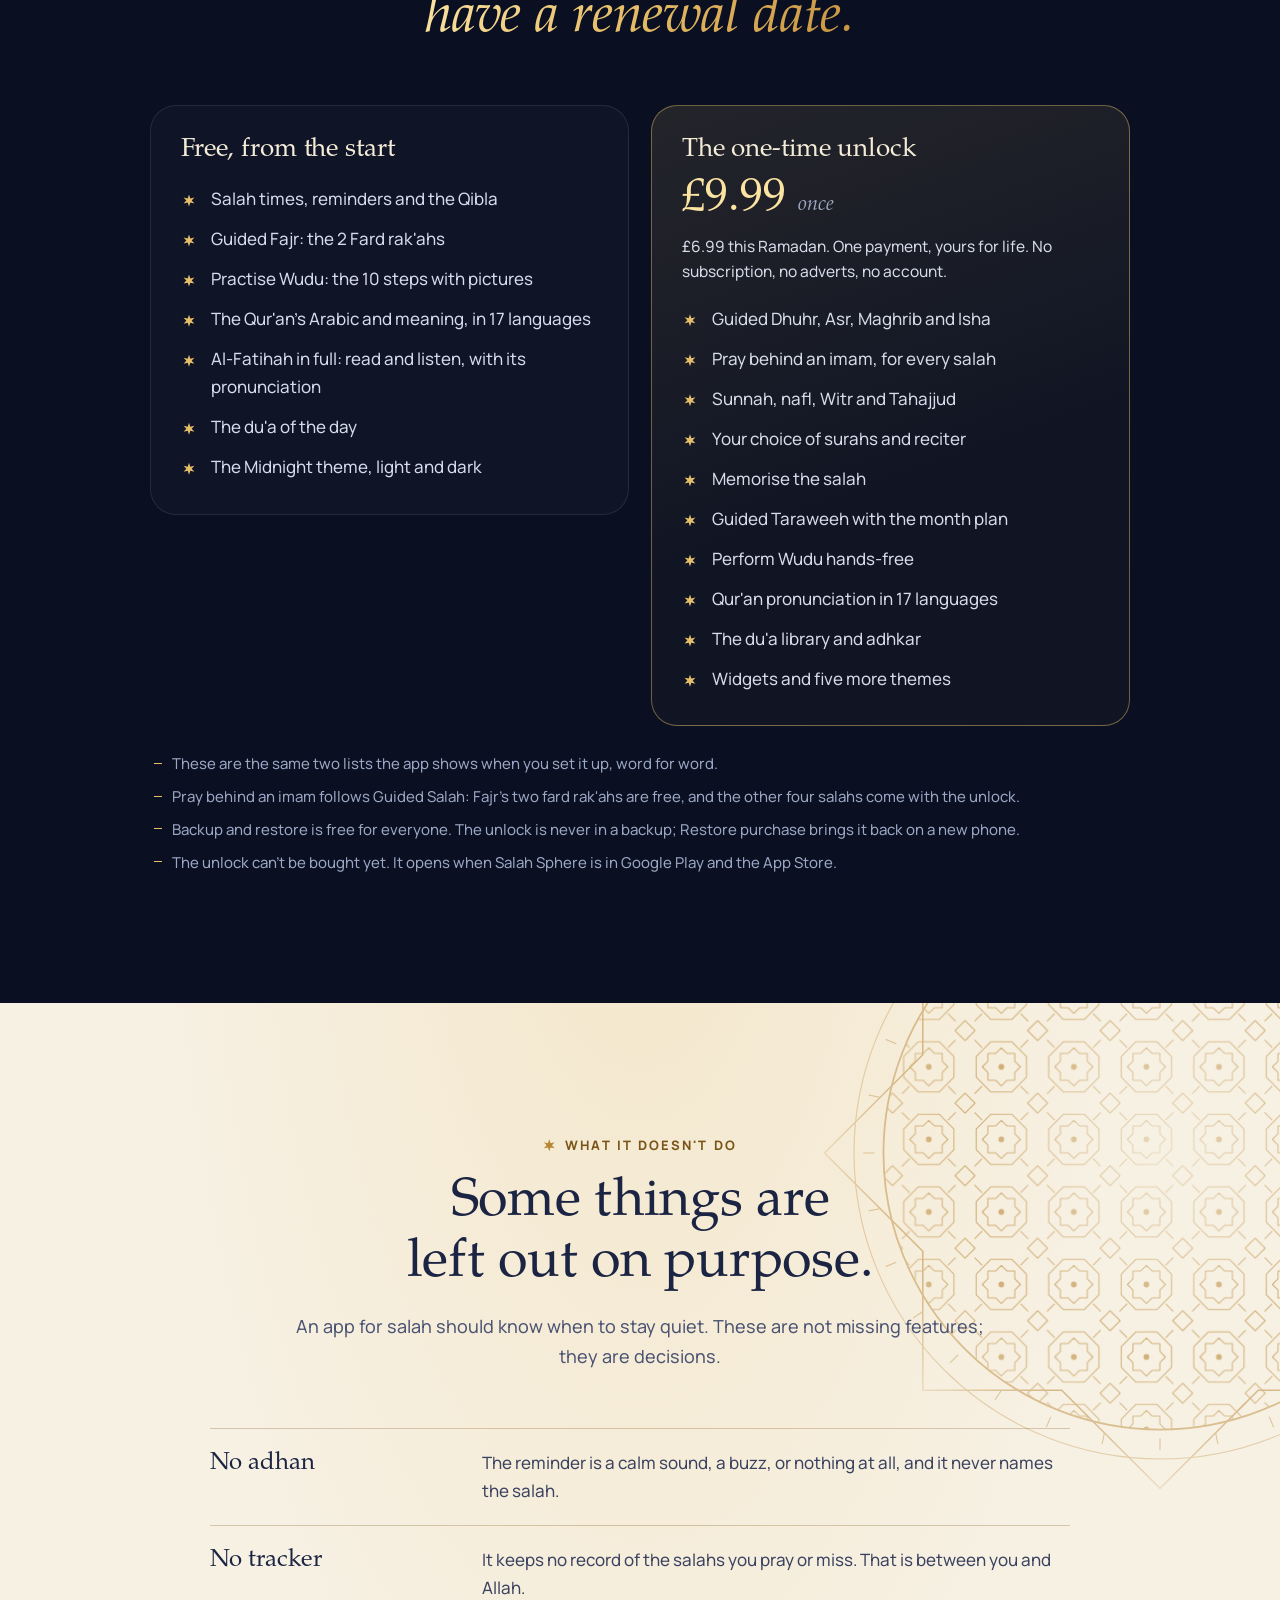
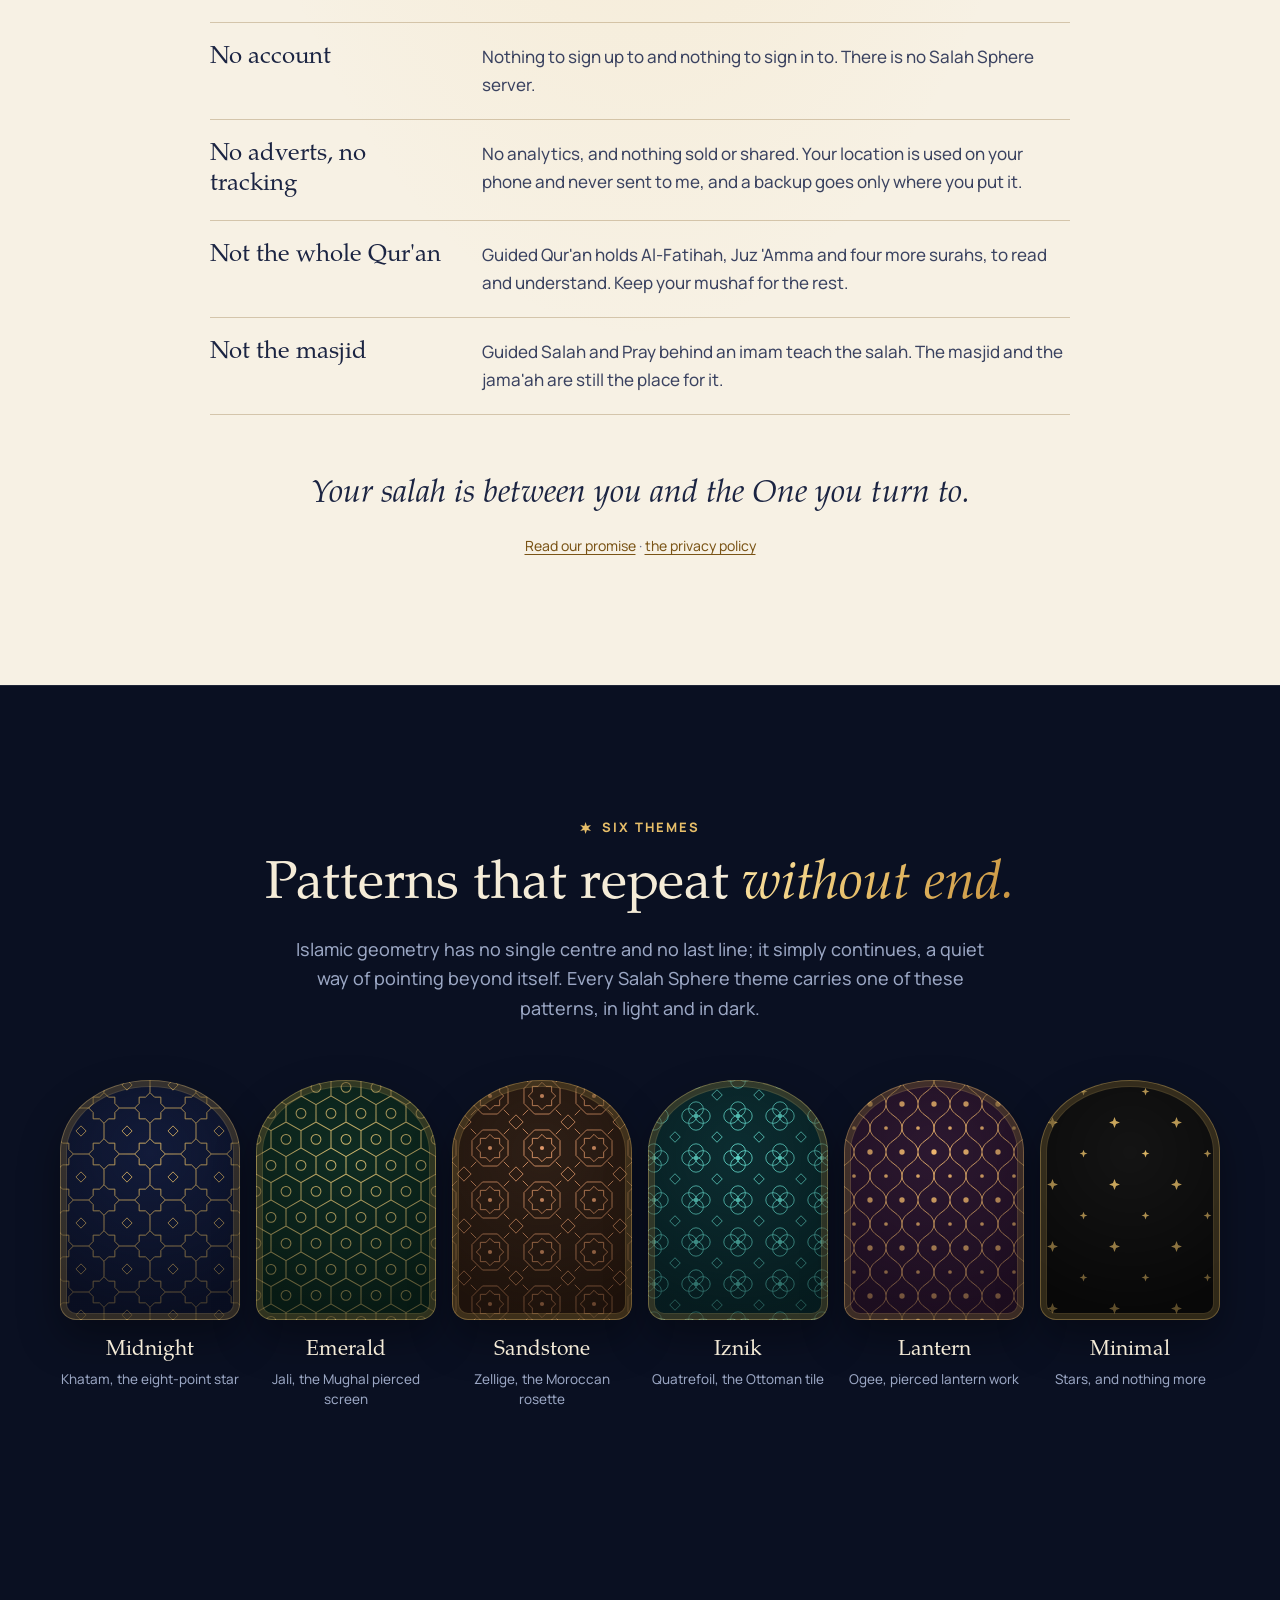
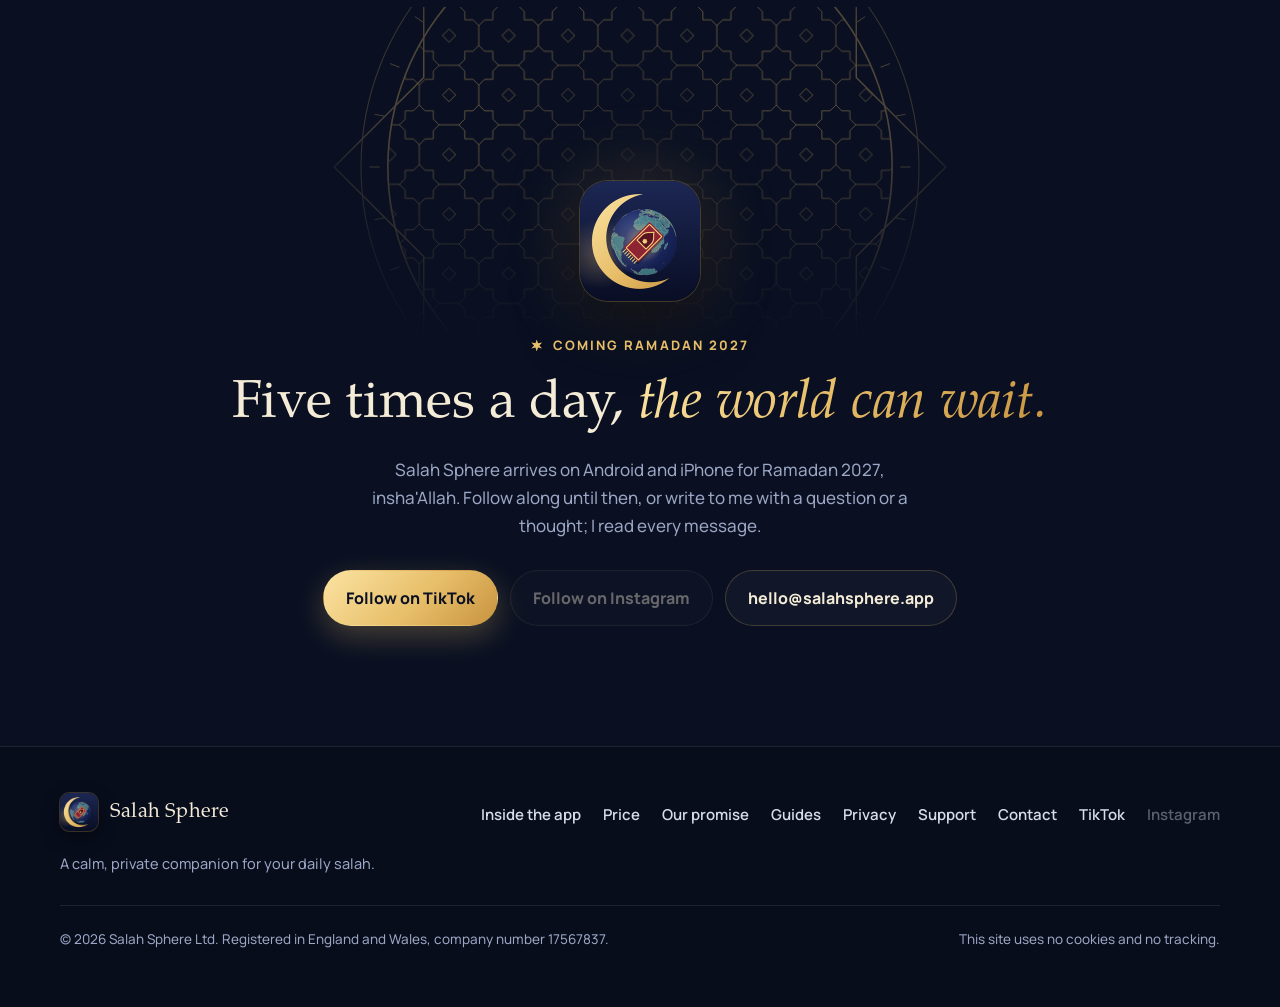
==== commit 32aea9bb: "Home: the unlock list gains 'Pray behind an imam, for every salah', so it matches the app's ten line" ====
--- a/index.html
+++ b/index.html
@@ -273,6 +273,7 @@
           <p class="tier-note">£6.99 this Ramadan. One payment, yours for life. No subscription, no adverts, no account.</p>
           <ul class="ticks">
             <li>Guided Dhuhr, Asr, Maghrib and Isha</li>
+            <li>Pray behind an imam, for every salah</li>
             <li>Sunnah, nafl, Witr and Tahajjud</li>
             <li>Your choice of surahs and reciter</li>
             <li>Memorise the salah</li>
--- a/styles.css
+++ b/styles.css
@@ -703,6 +703,9 @@
 /* Three phones in a row (24 Nov 2026): Salah Times, Qibla and Guided Wudu.
    Smaller frames on a phone so all three fit across the screen. */
 .pair.trio { gap: clamp(10px, 3vw, 44px); }
+/* The whole screenshot shows, not cropped to the frame's shape: cropping cut the
+   side off the bottom tab bar, so "Salah Times" showed as "lah Times" (24 Nov 2026). */
+.pair .phone img { object-fit: contain; }
 .pair.trio figure { width: min(250px, 27vw); }
 @media (max-width: 760px) {
   .pair.trio .phone { border-radius: 24px; padding: 5px; }
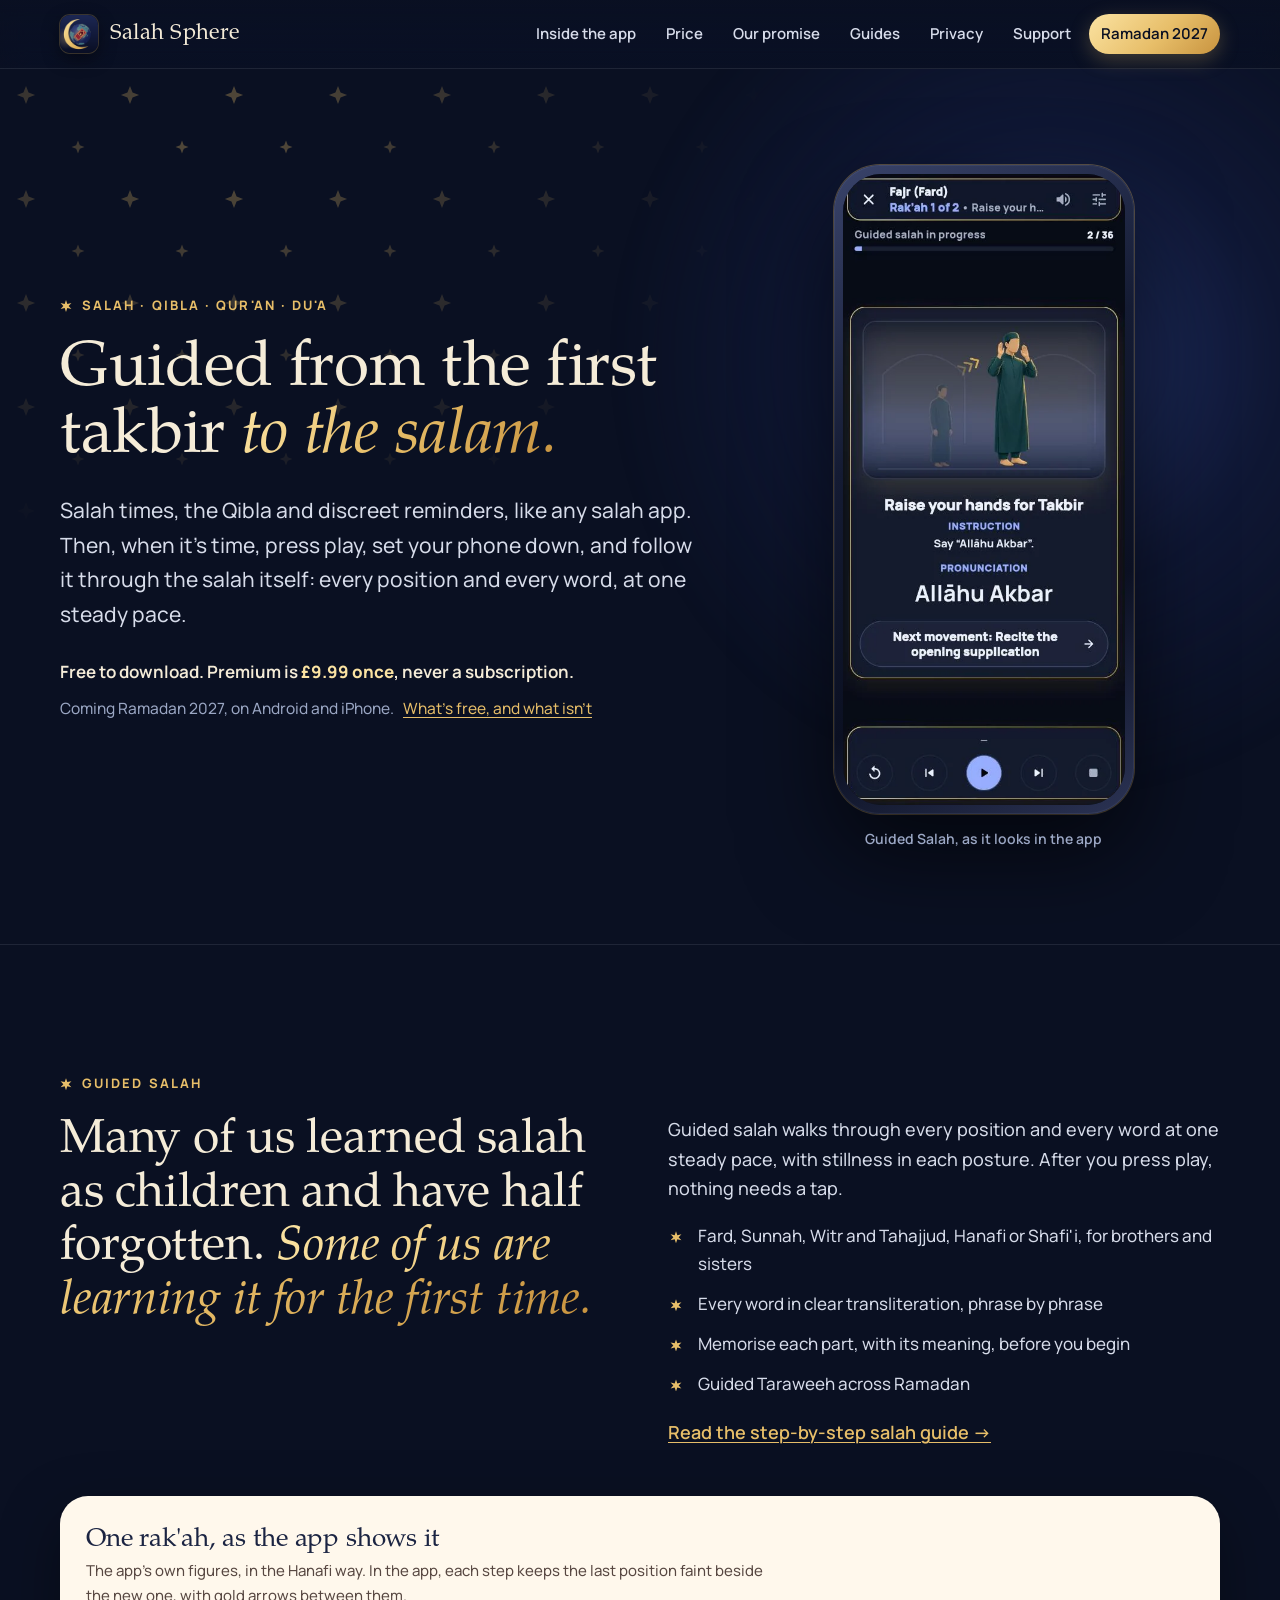
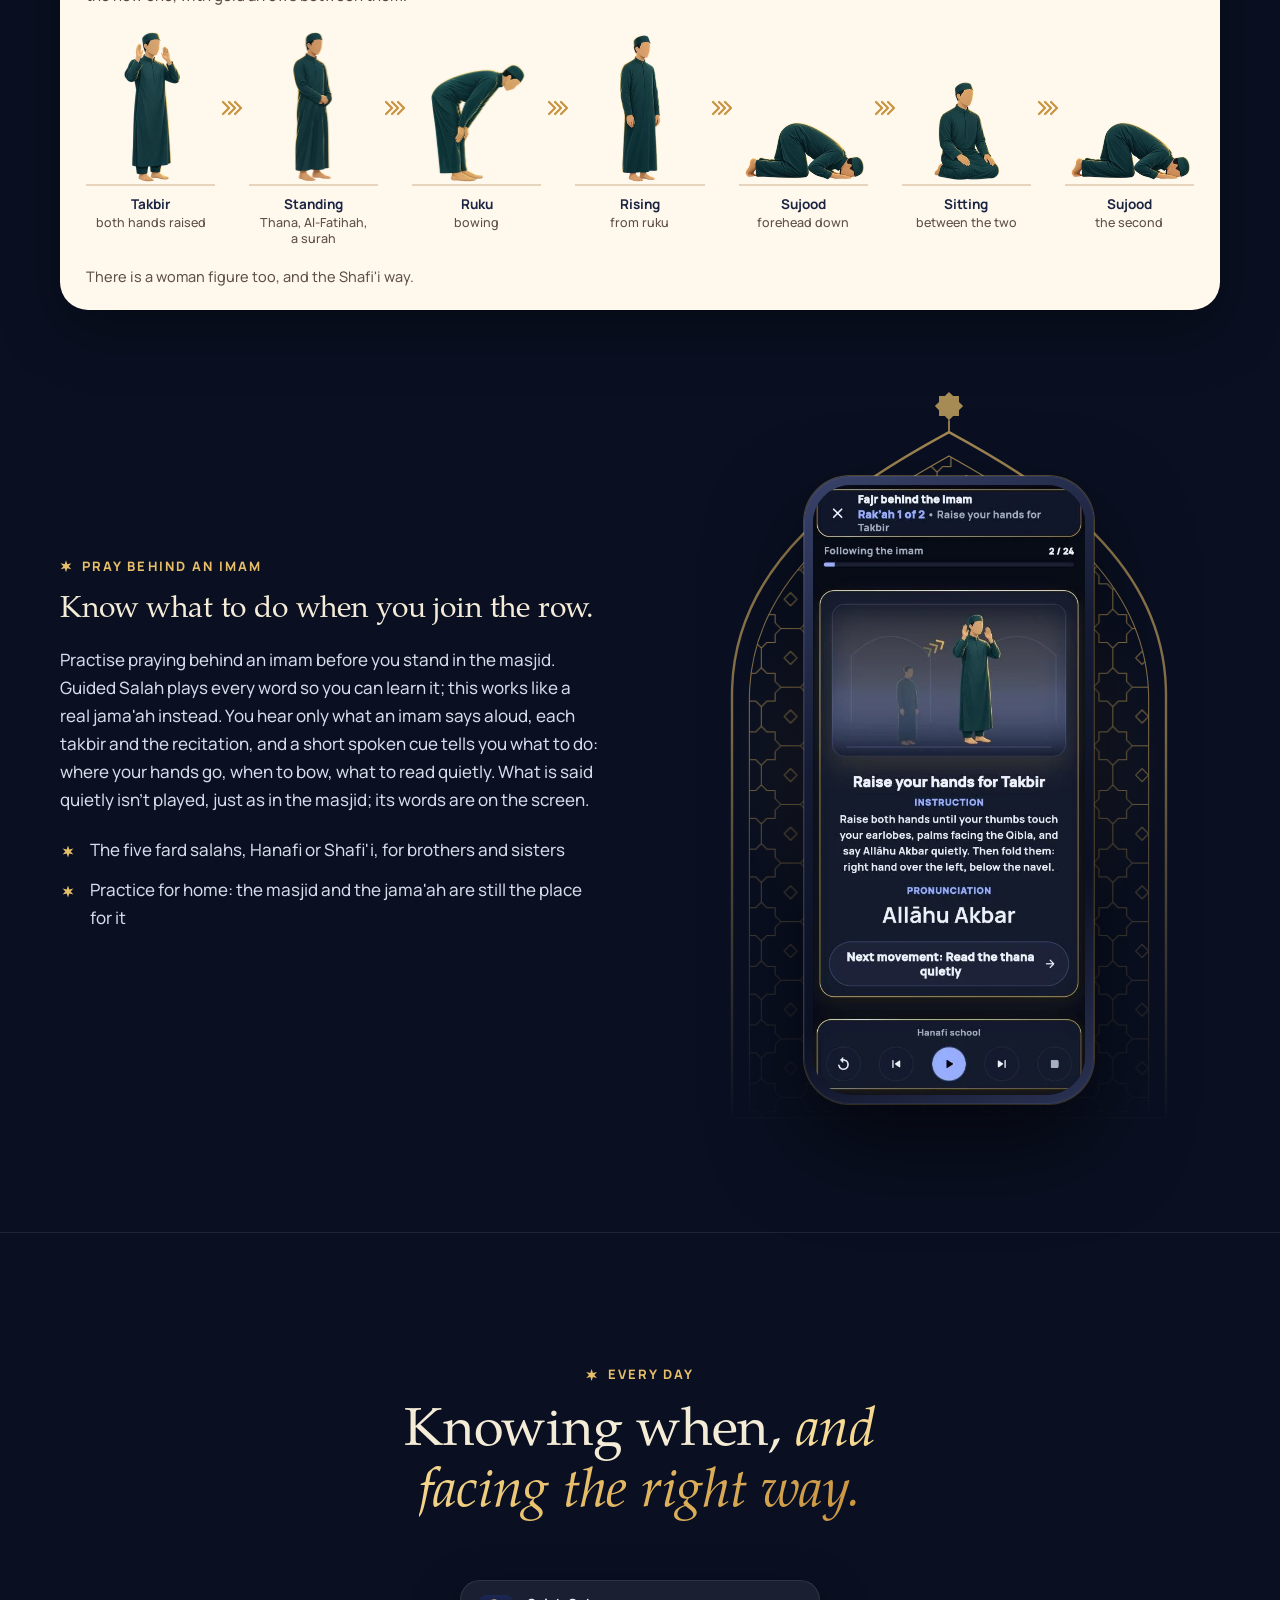
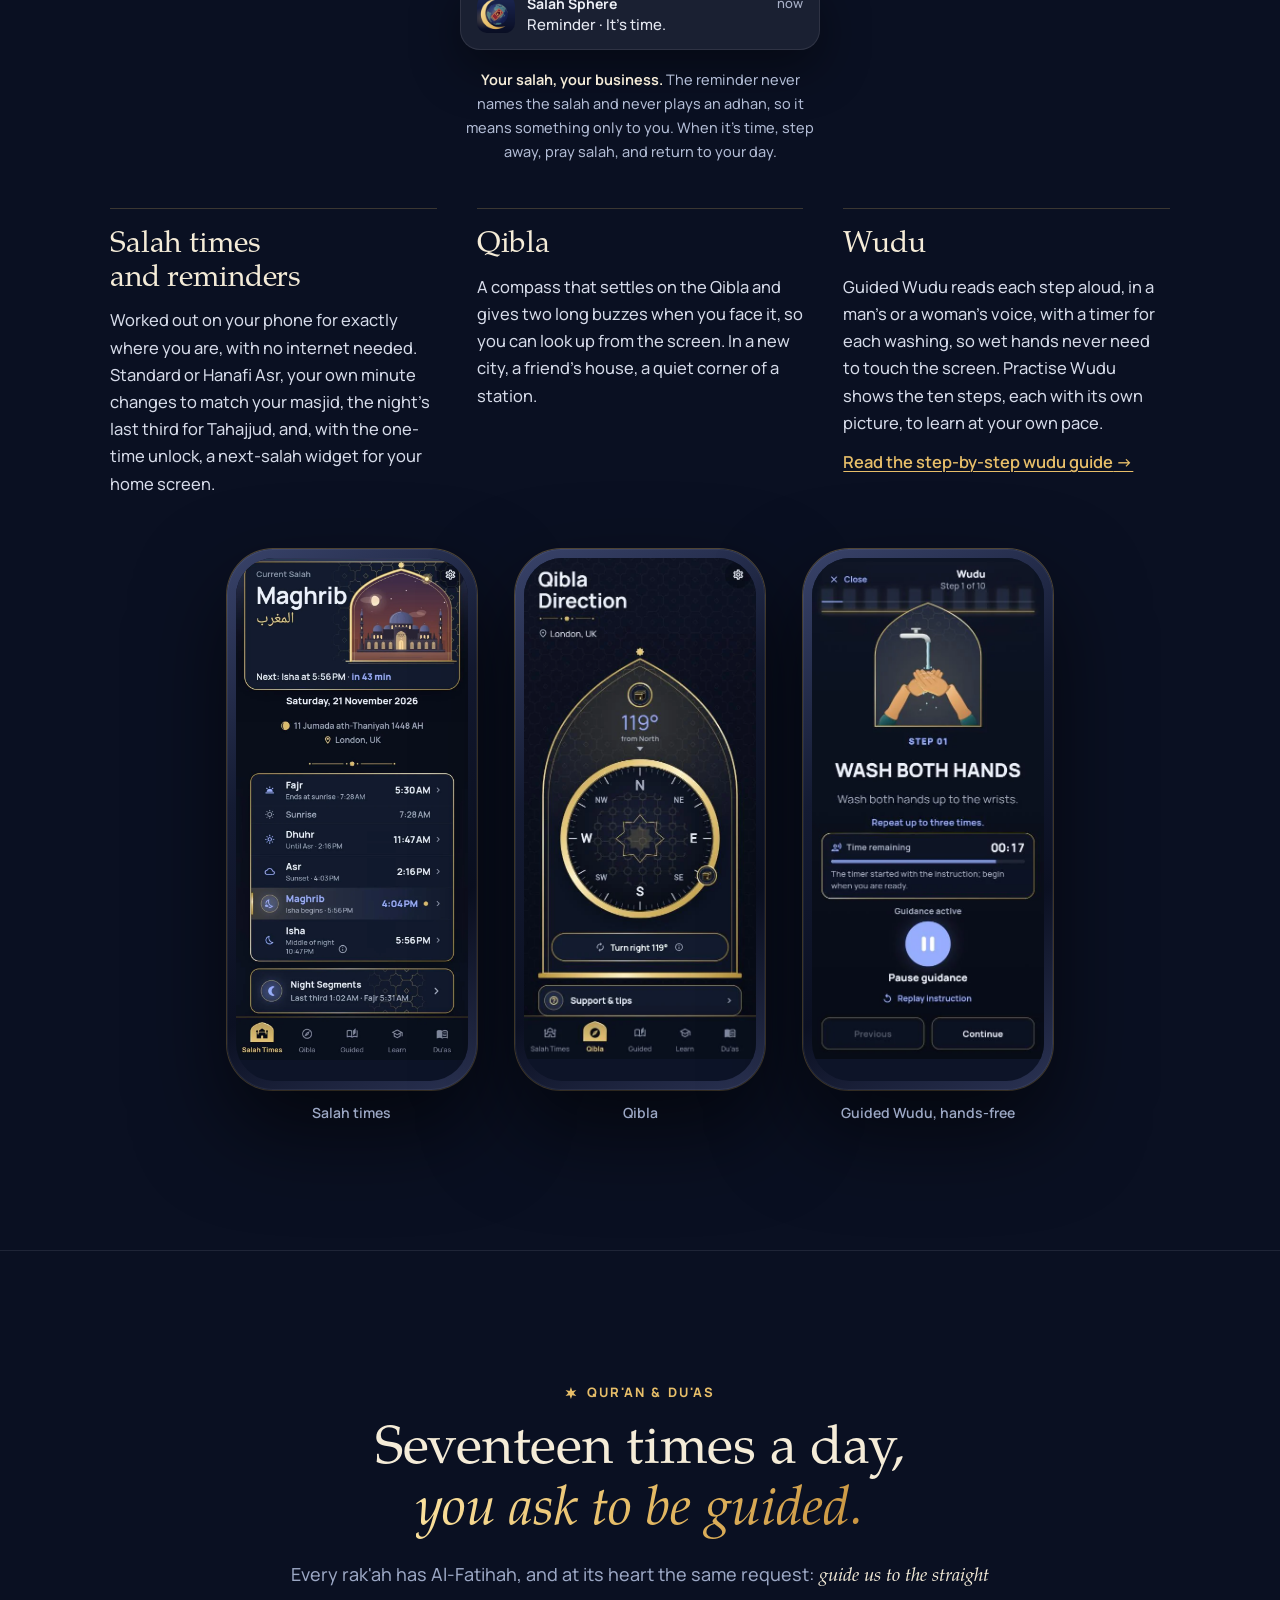
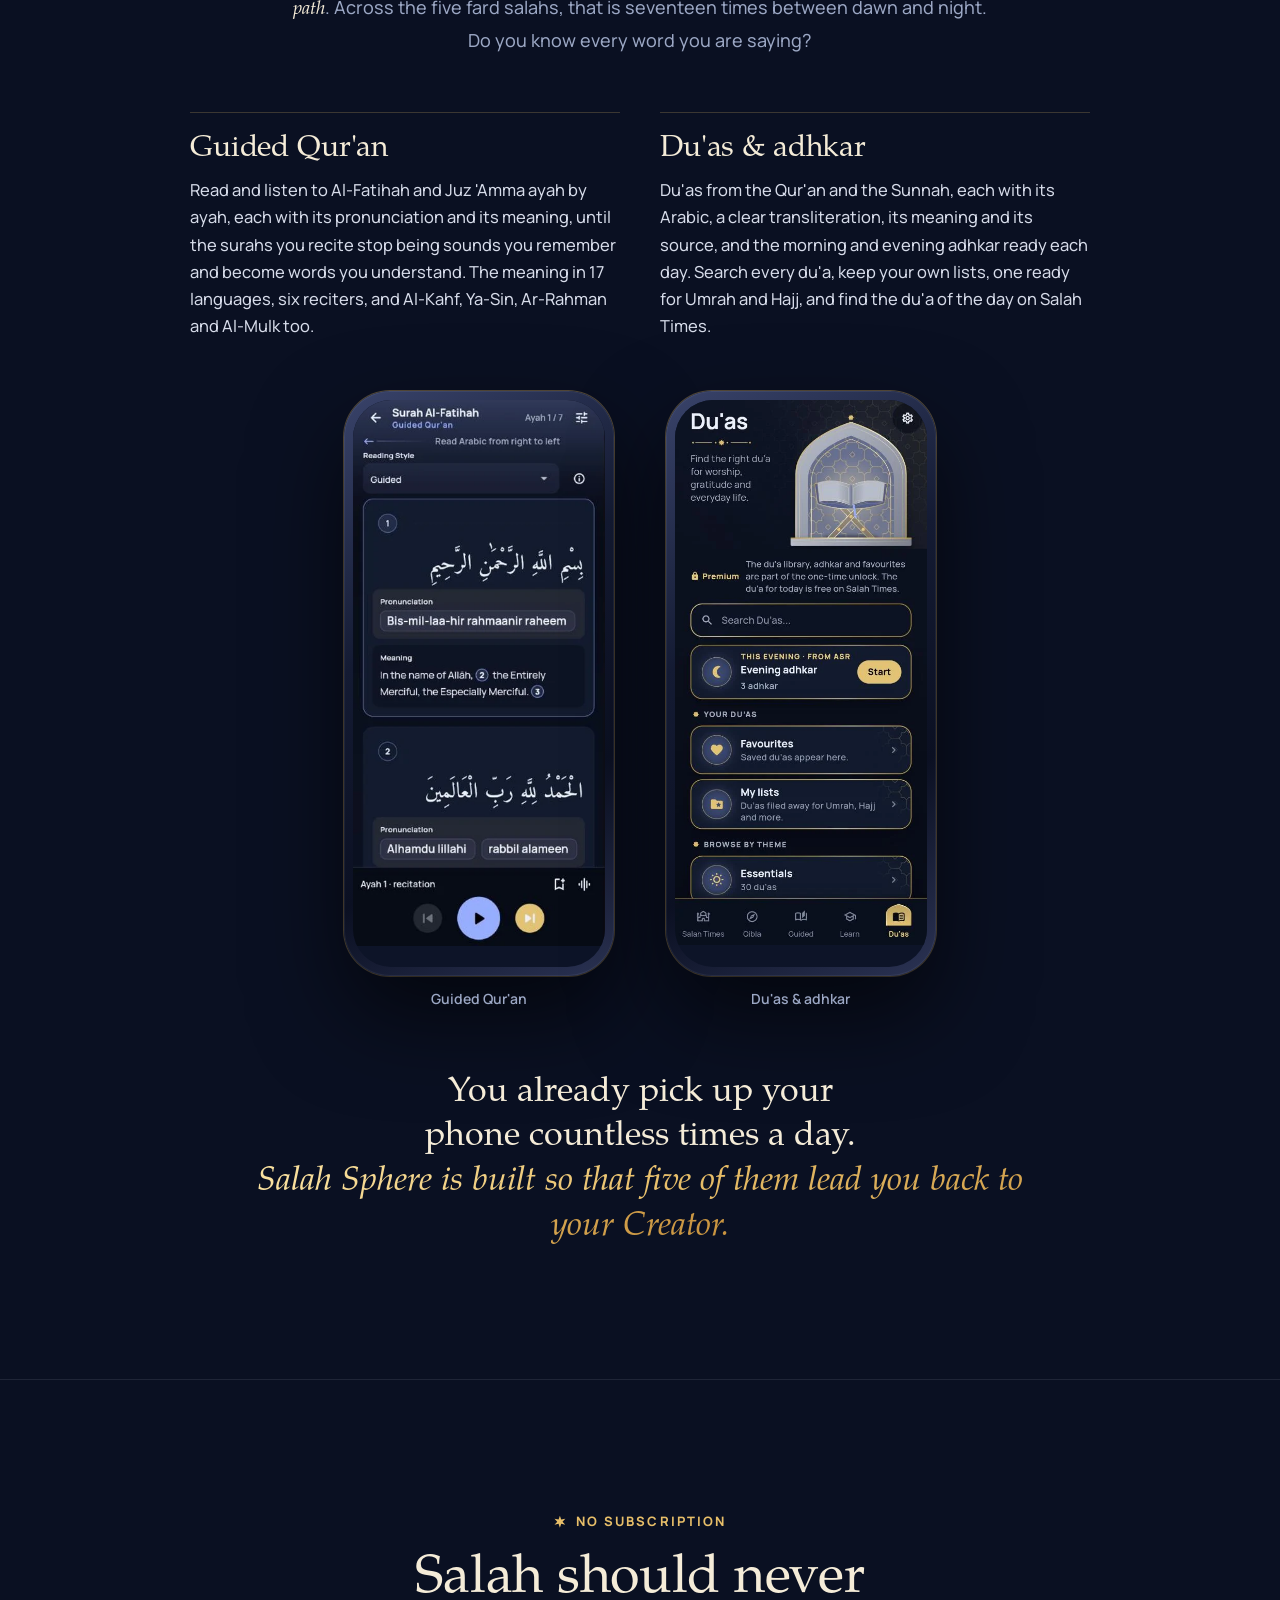
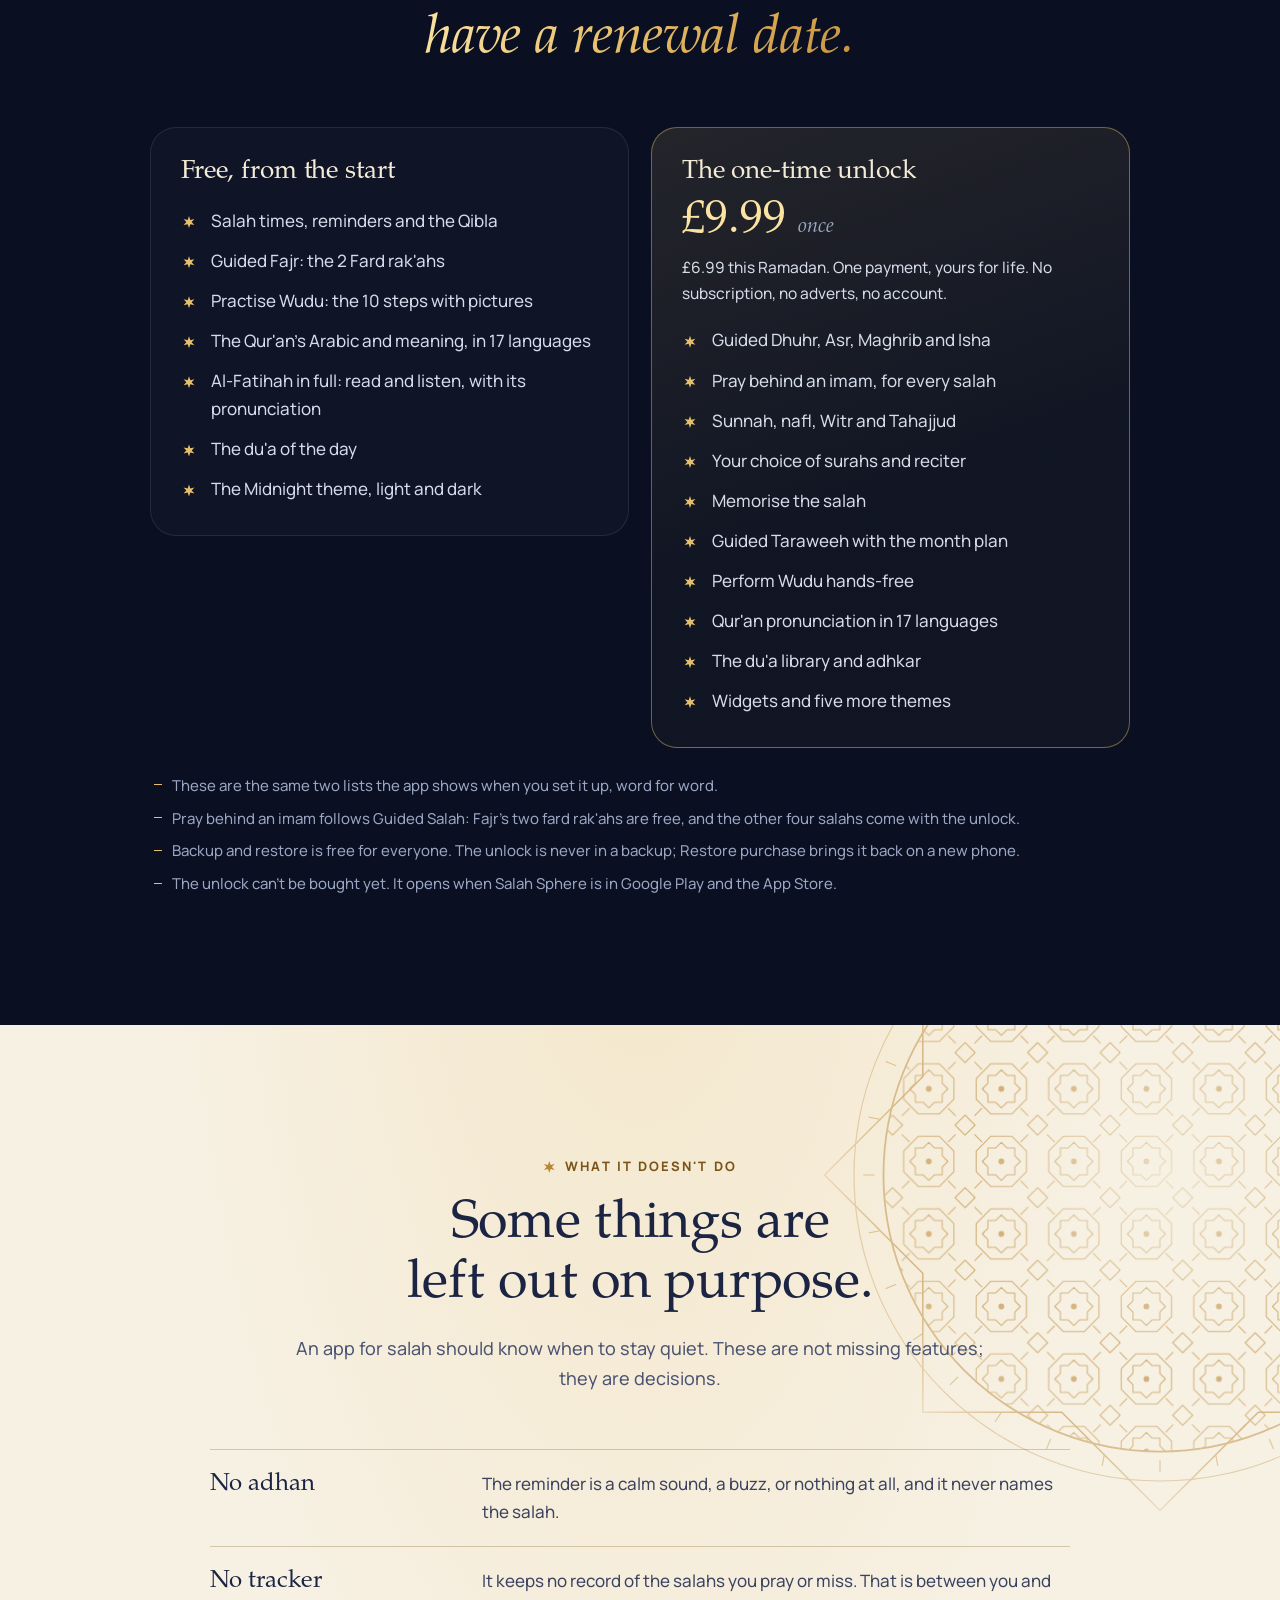
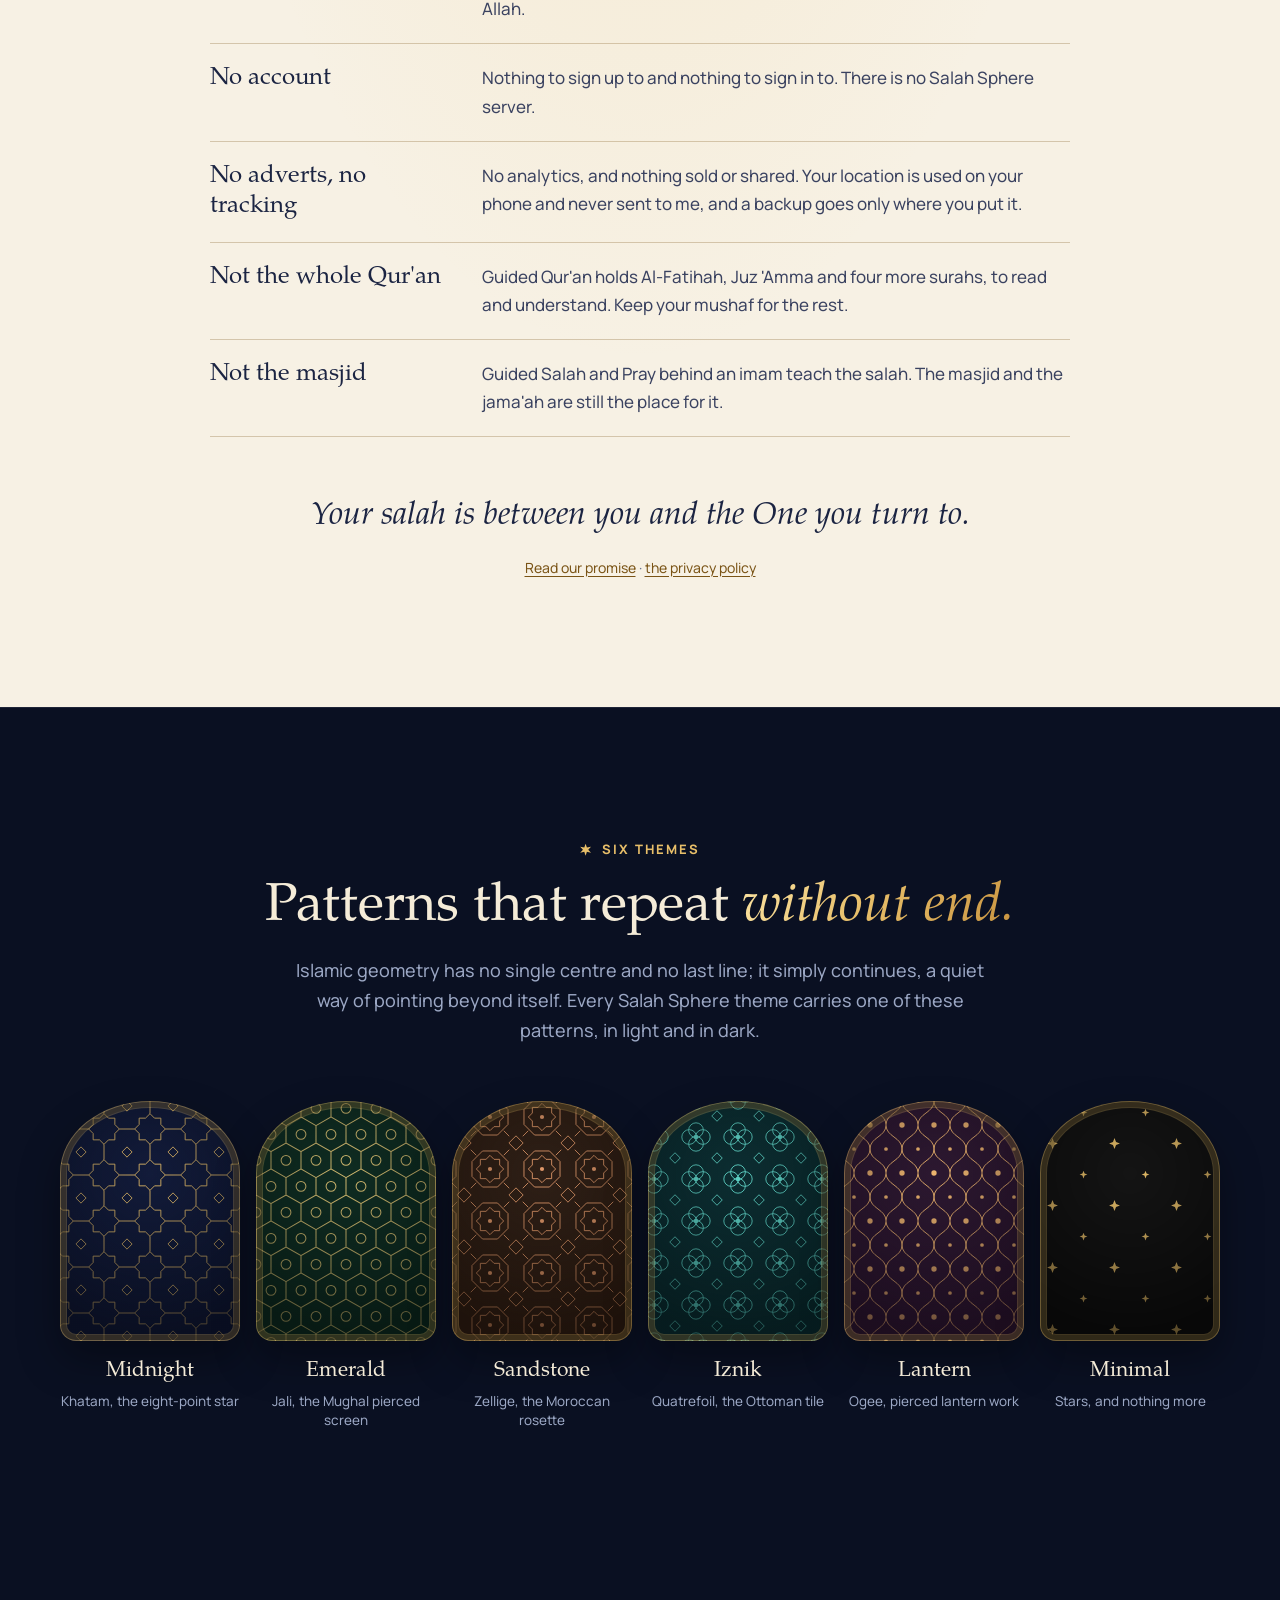
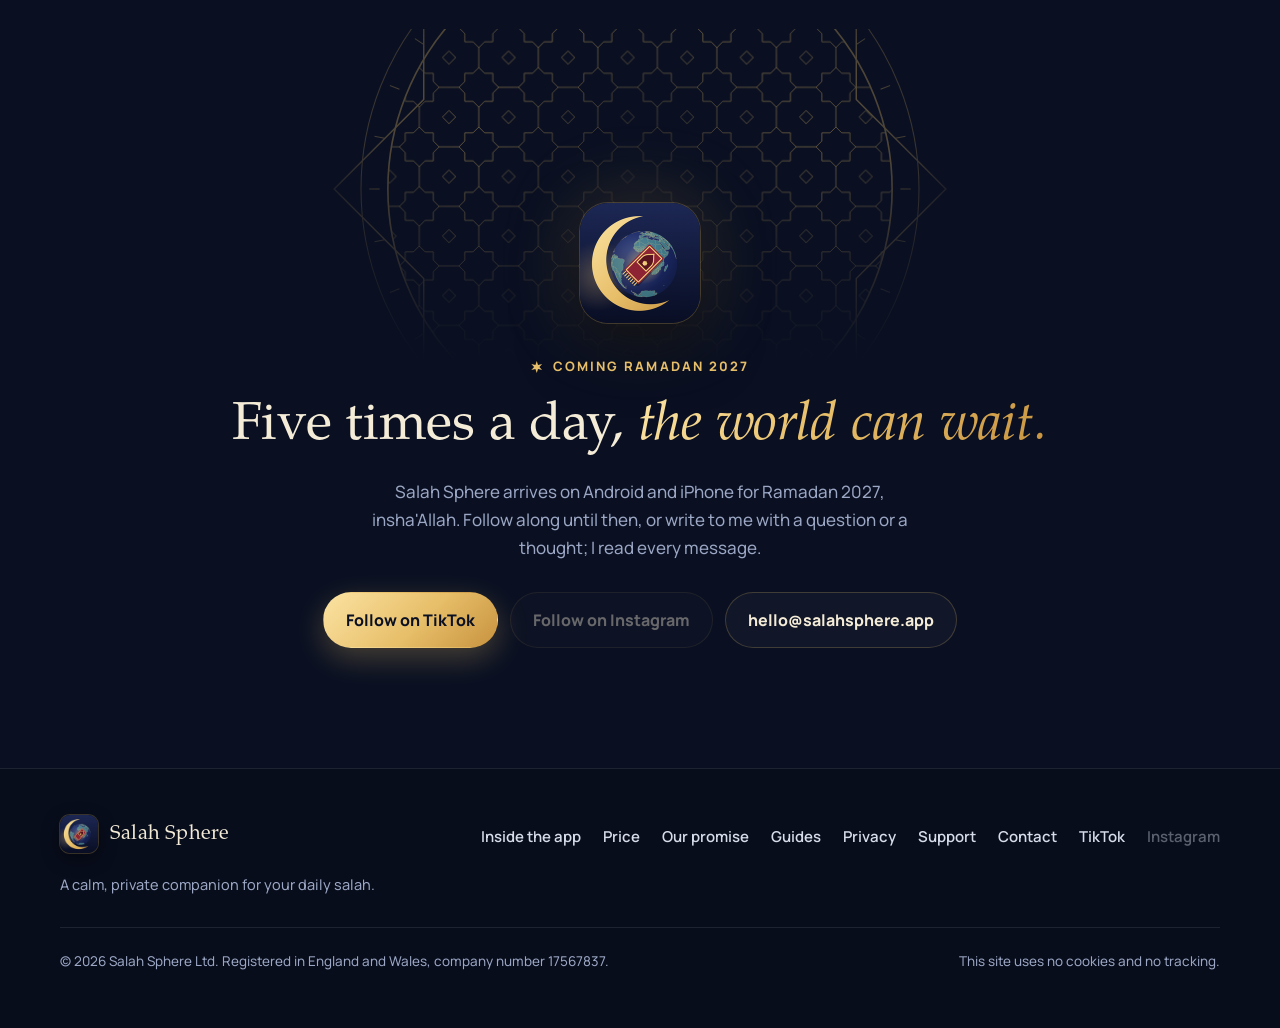
==== commit 39cec8ad: "Home: the next-salah widget is marked as part of the one-time unlock, as it is since ss-df-push-3 (a" ====
--- a/index.html
+++ b/index.html
@@ -201,7 +201,7 @@
       <div class="three reveal">
         <div>
           <h3>Salah times and reminders</h3>
-          <p>Worked out on your phone for exactly where you are, with no internet needed. Standard or Hanafi Asr, your own minute changes to match your masjid, the night's last third for Tahajjud, and a next-salah widget for your home screen.</p>
+          <p>Worked out on your phone for exactly where you are, with no internet needed. Standard or Hanafi Asr, your own minute changes to match your masjid, the night's last third for Tahajjud, and, with the one-time unlock, a next-salah widget for your home screen.</p>
         </div>
         <div>
           <h3>Qibla</h3>
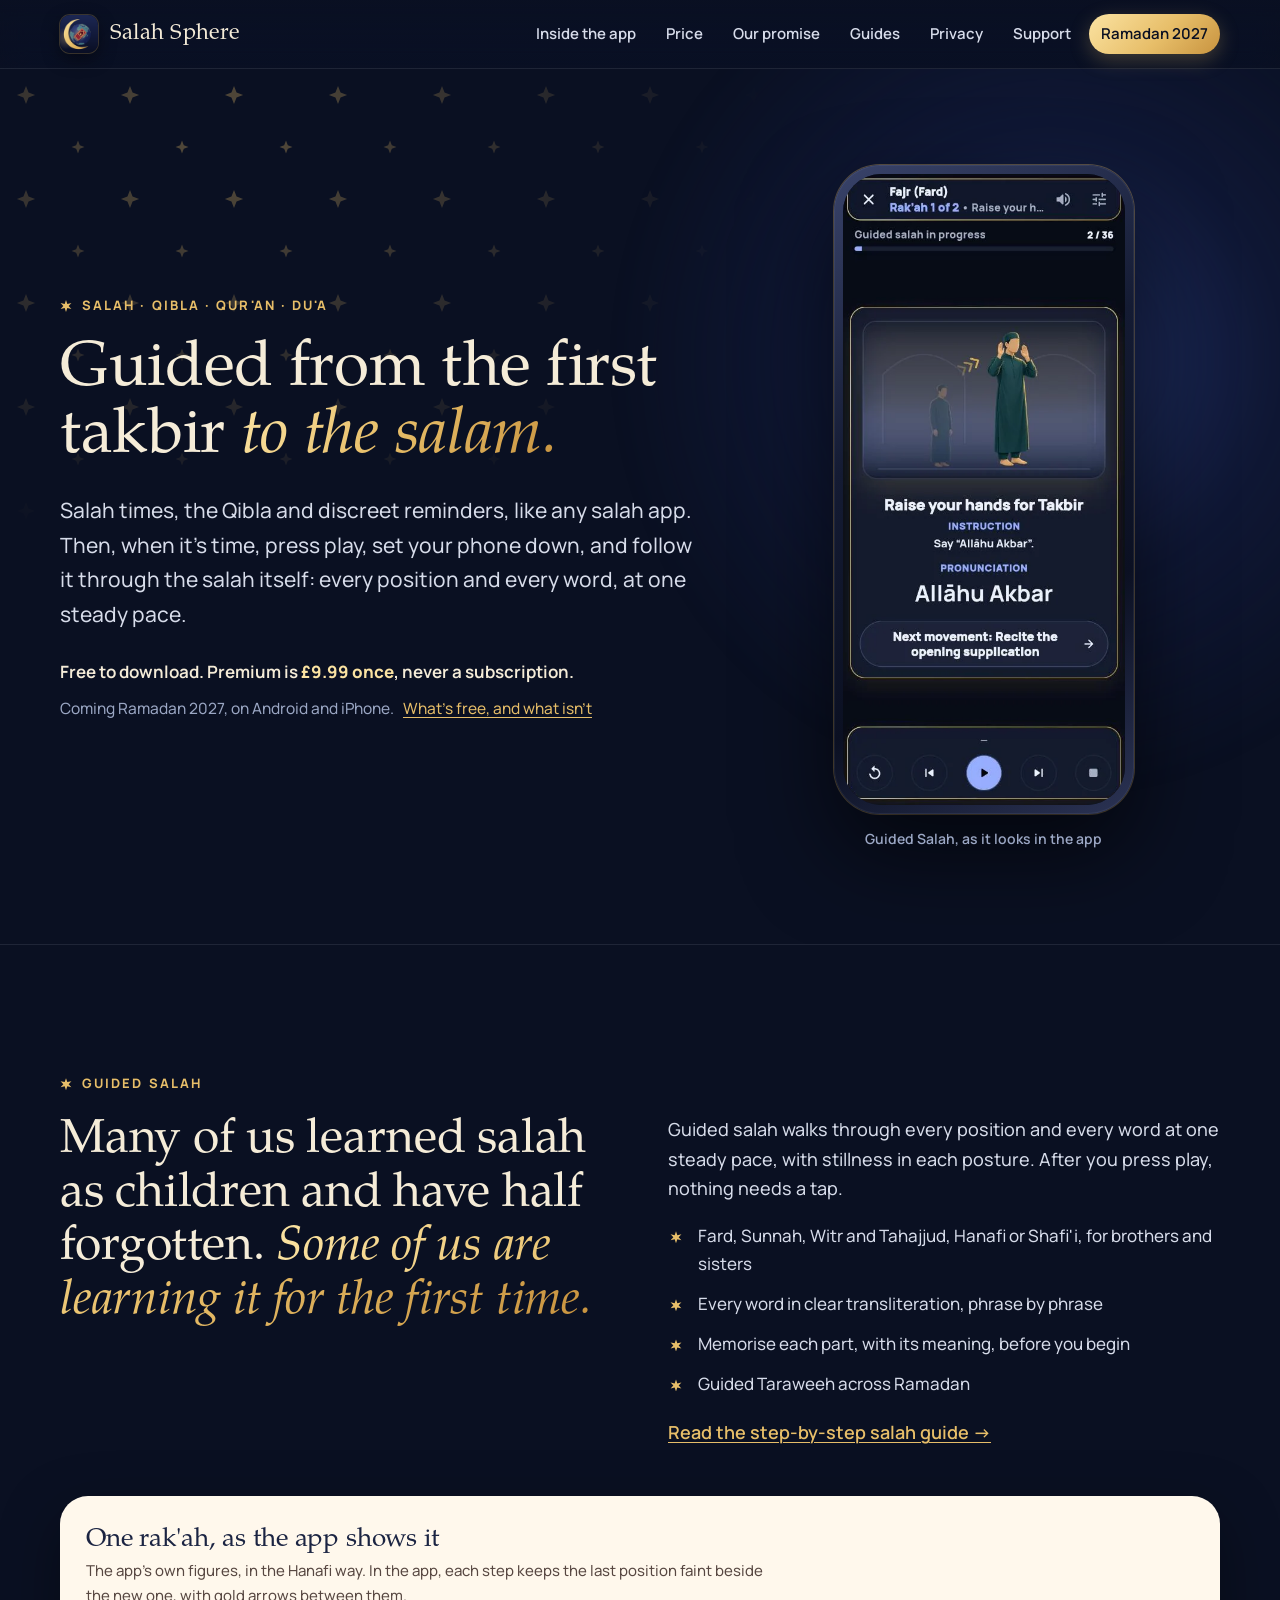
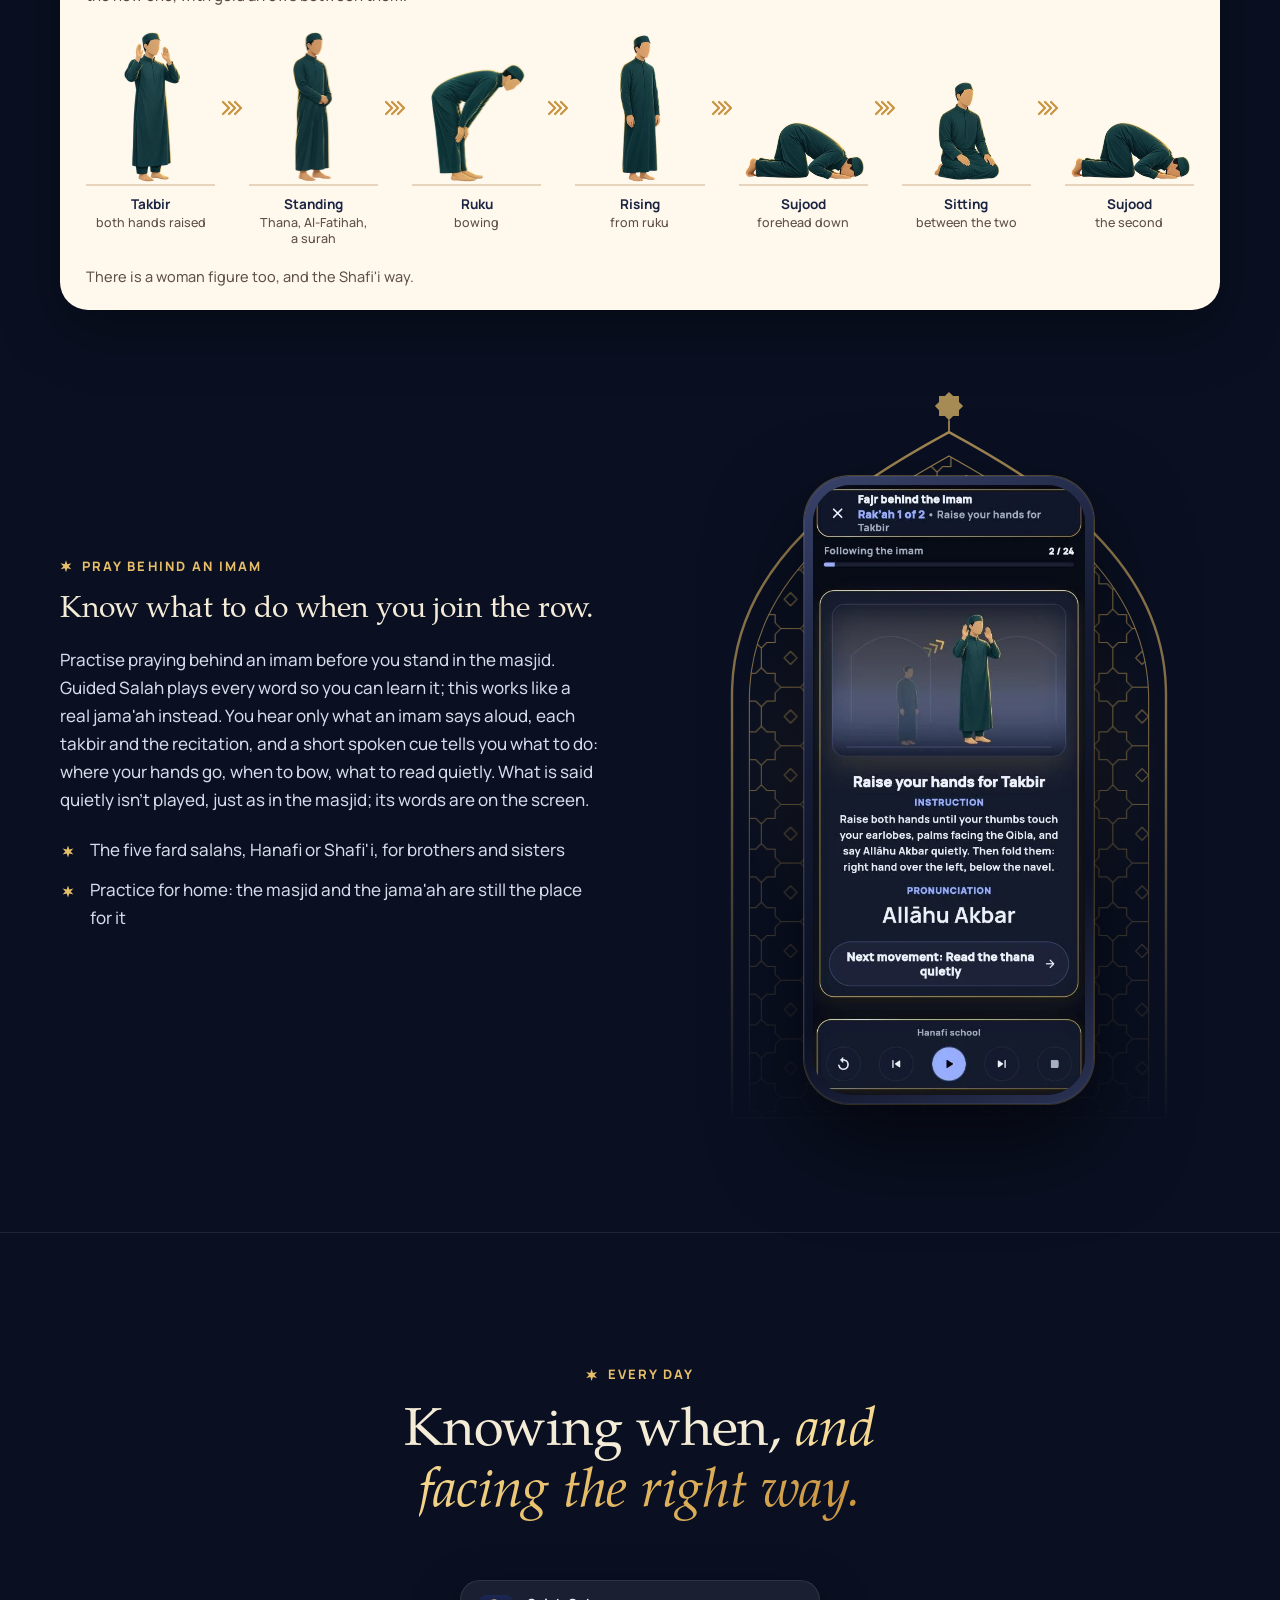
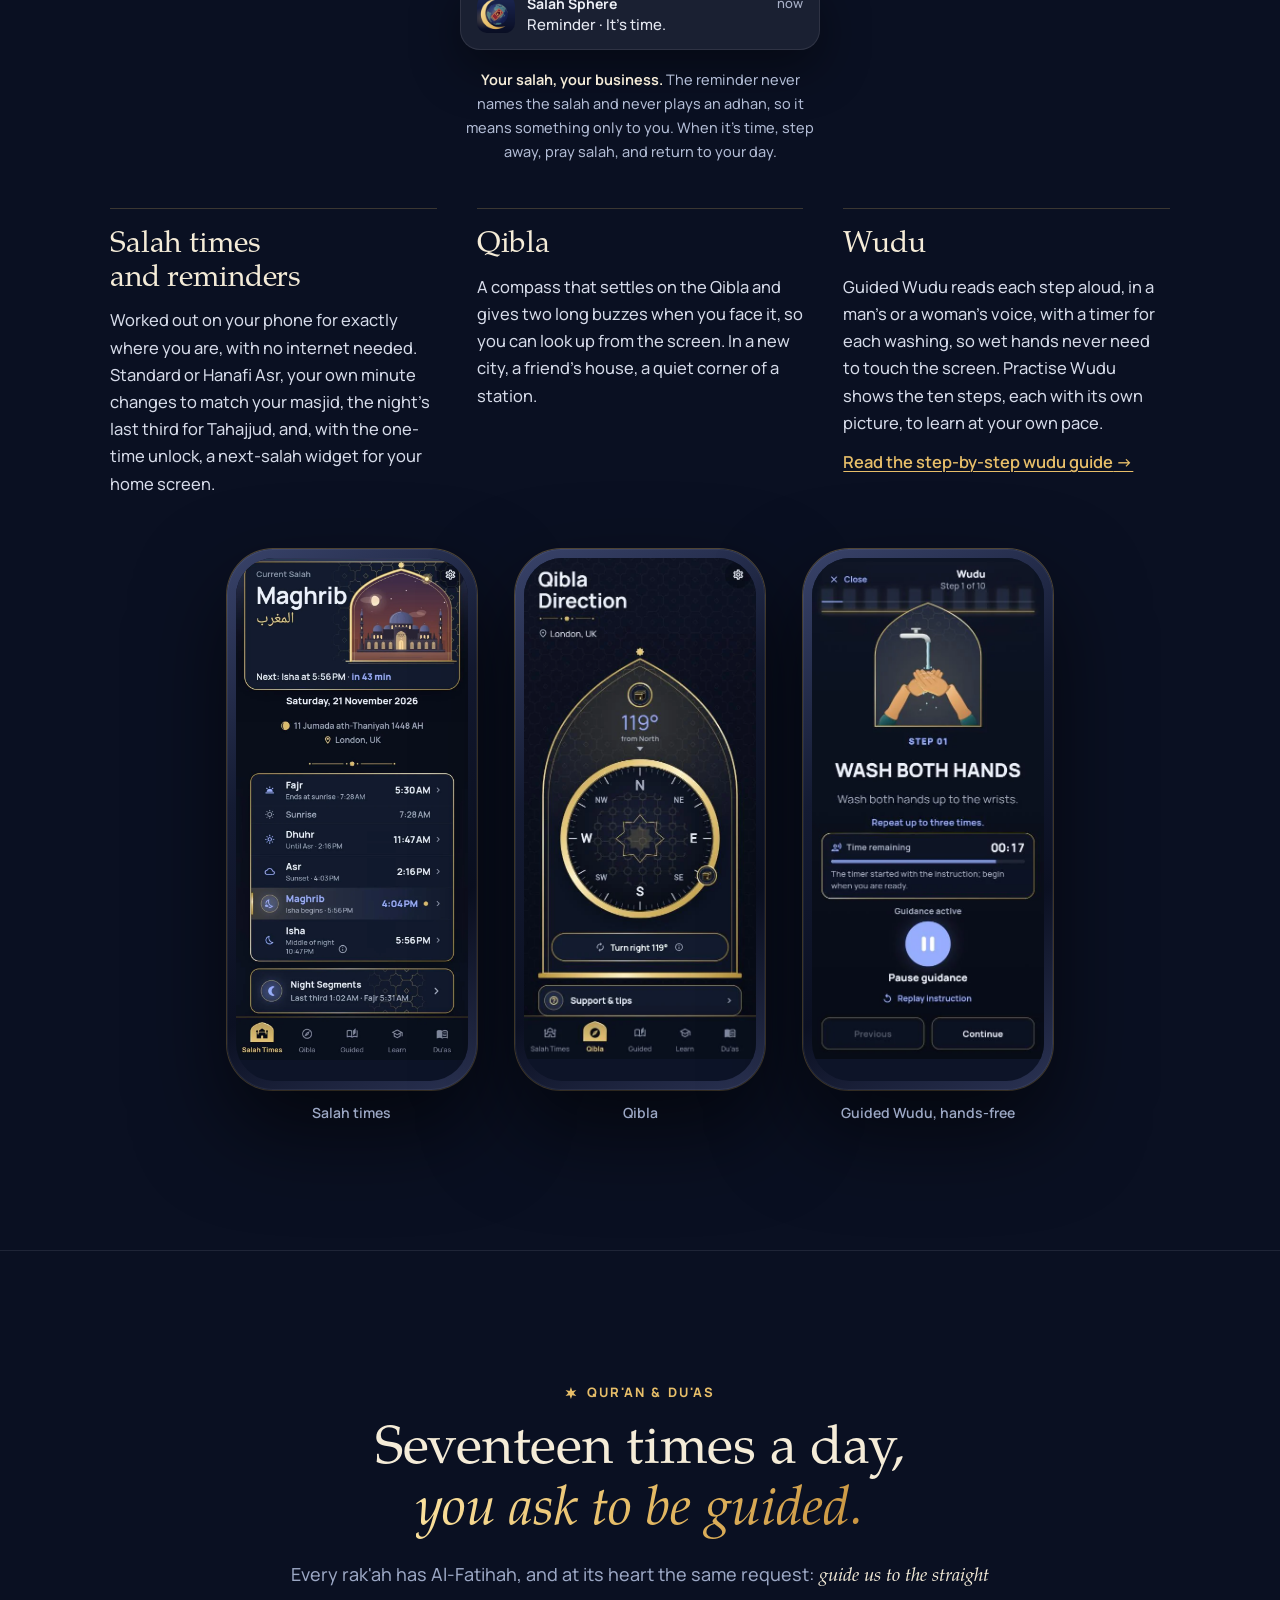
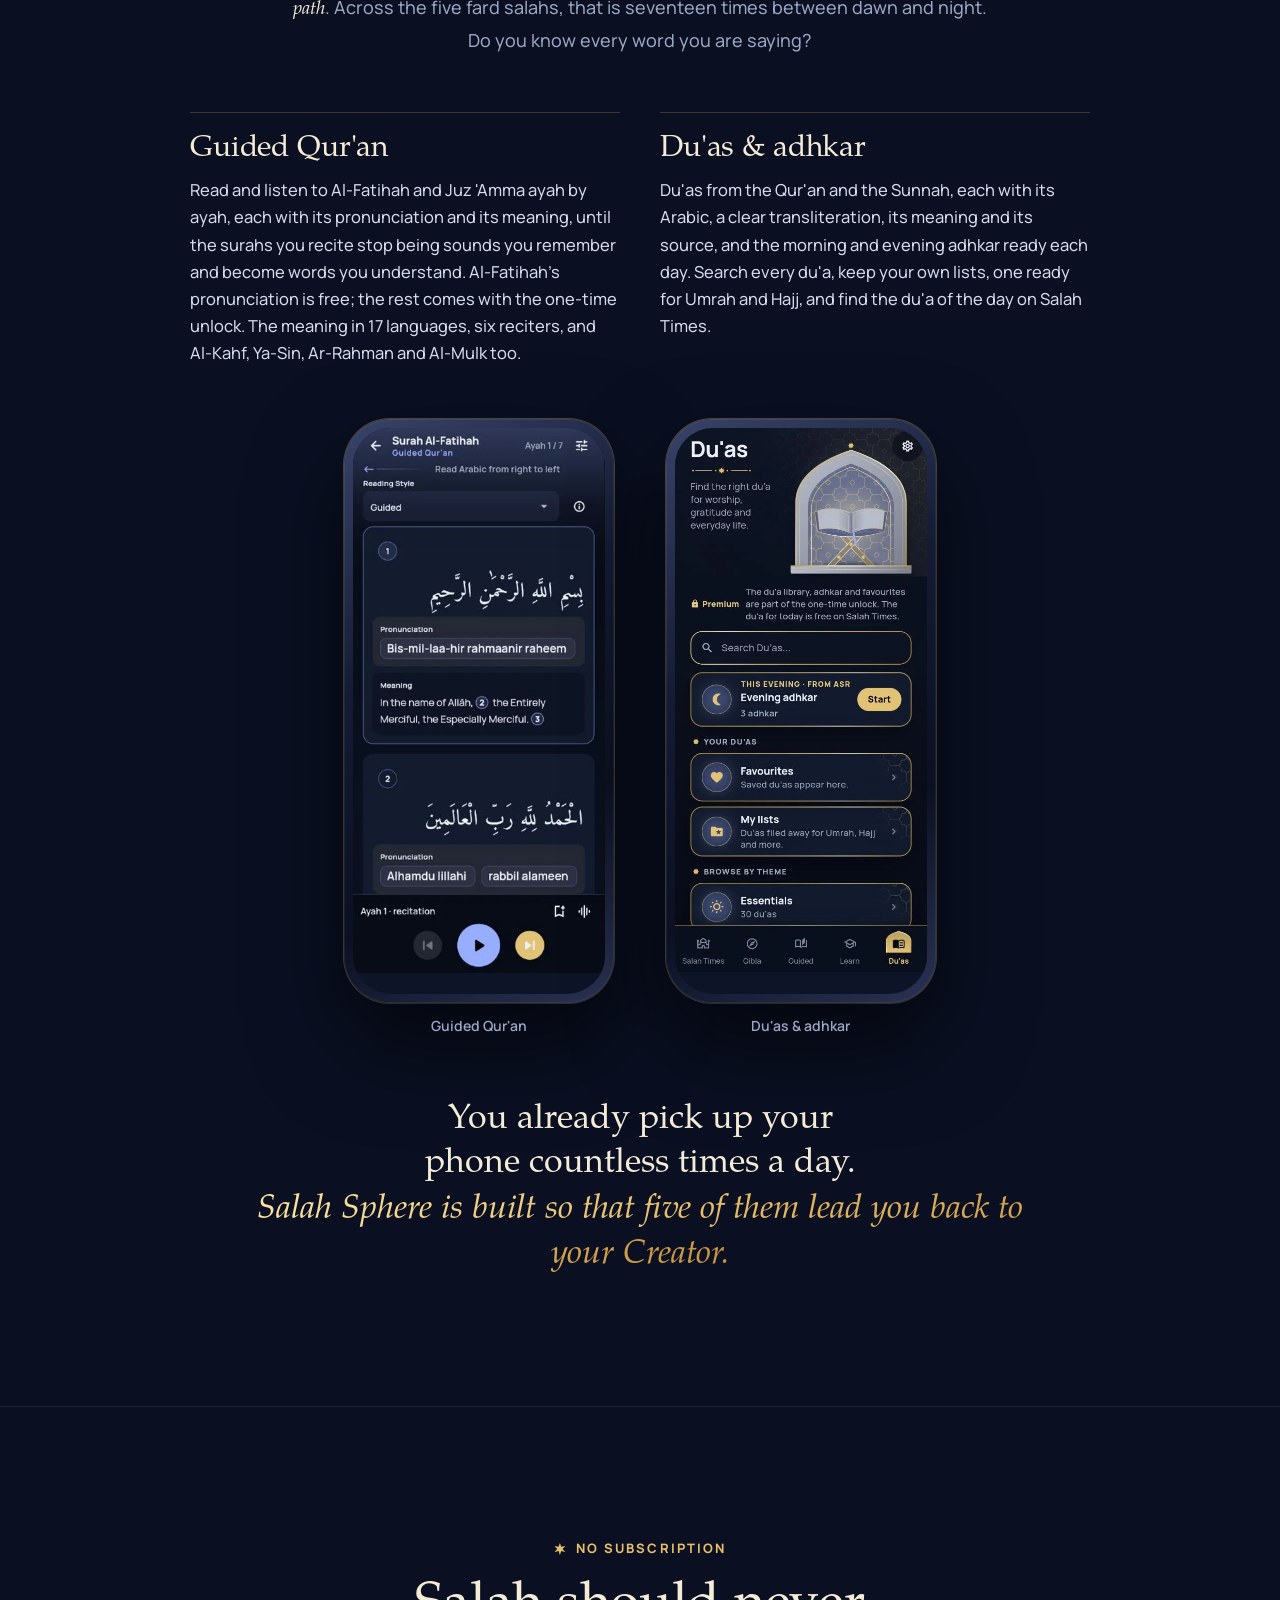
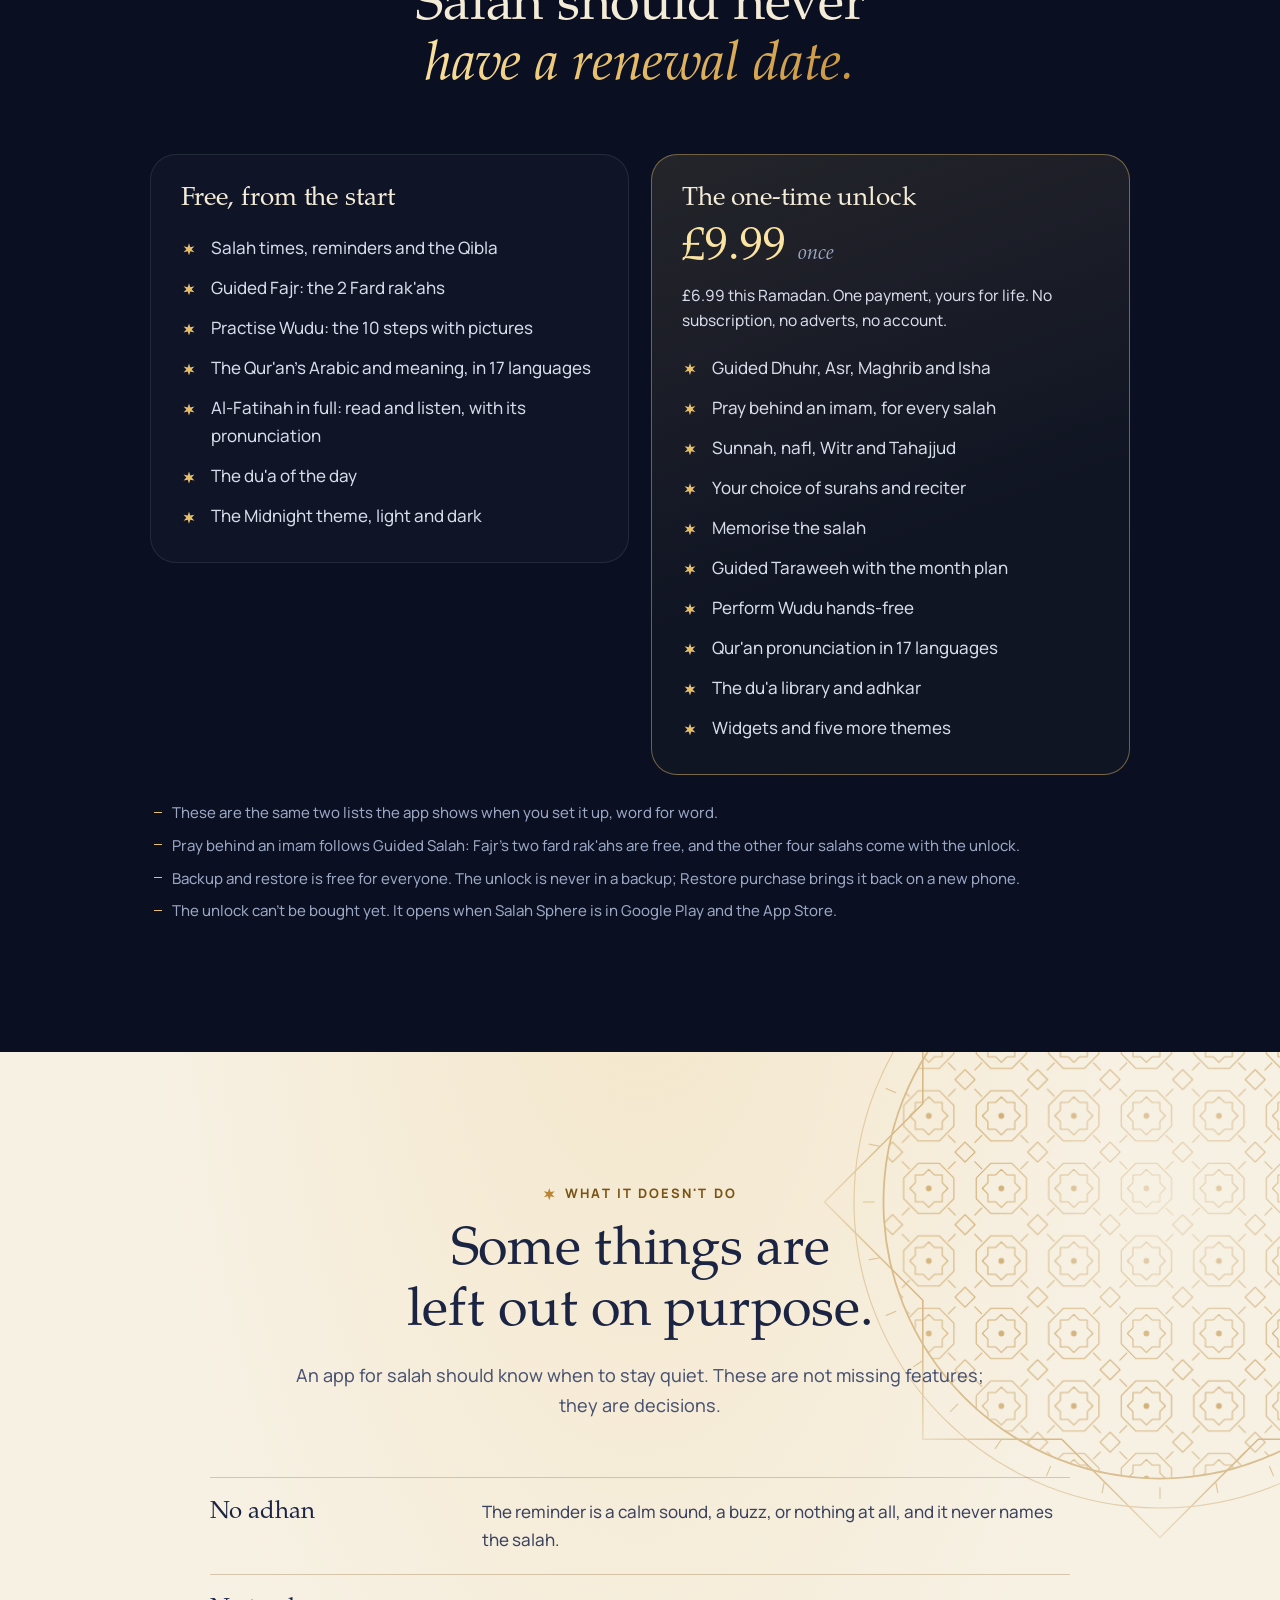
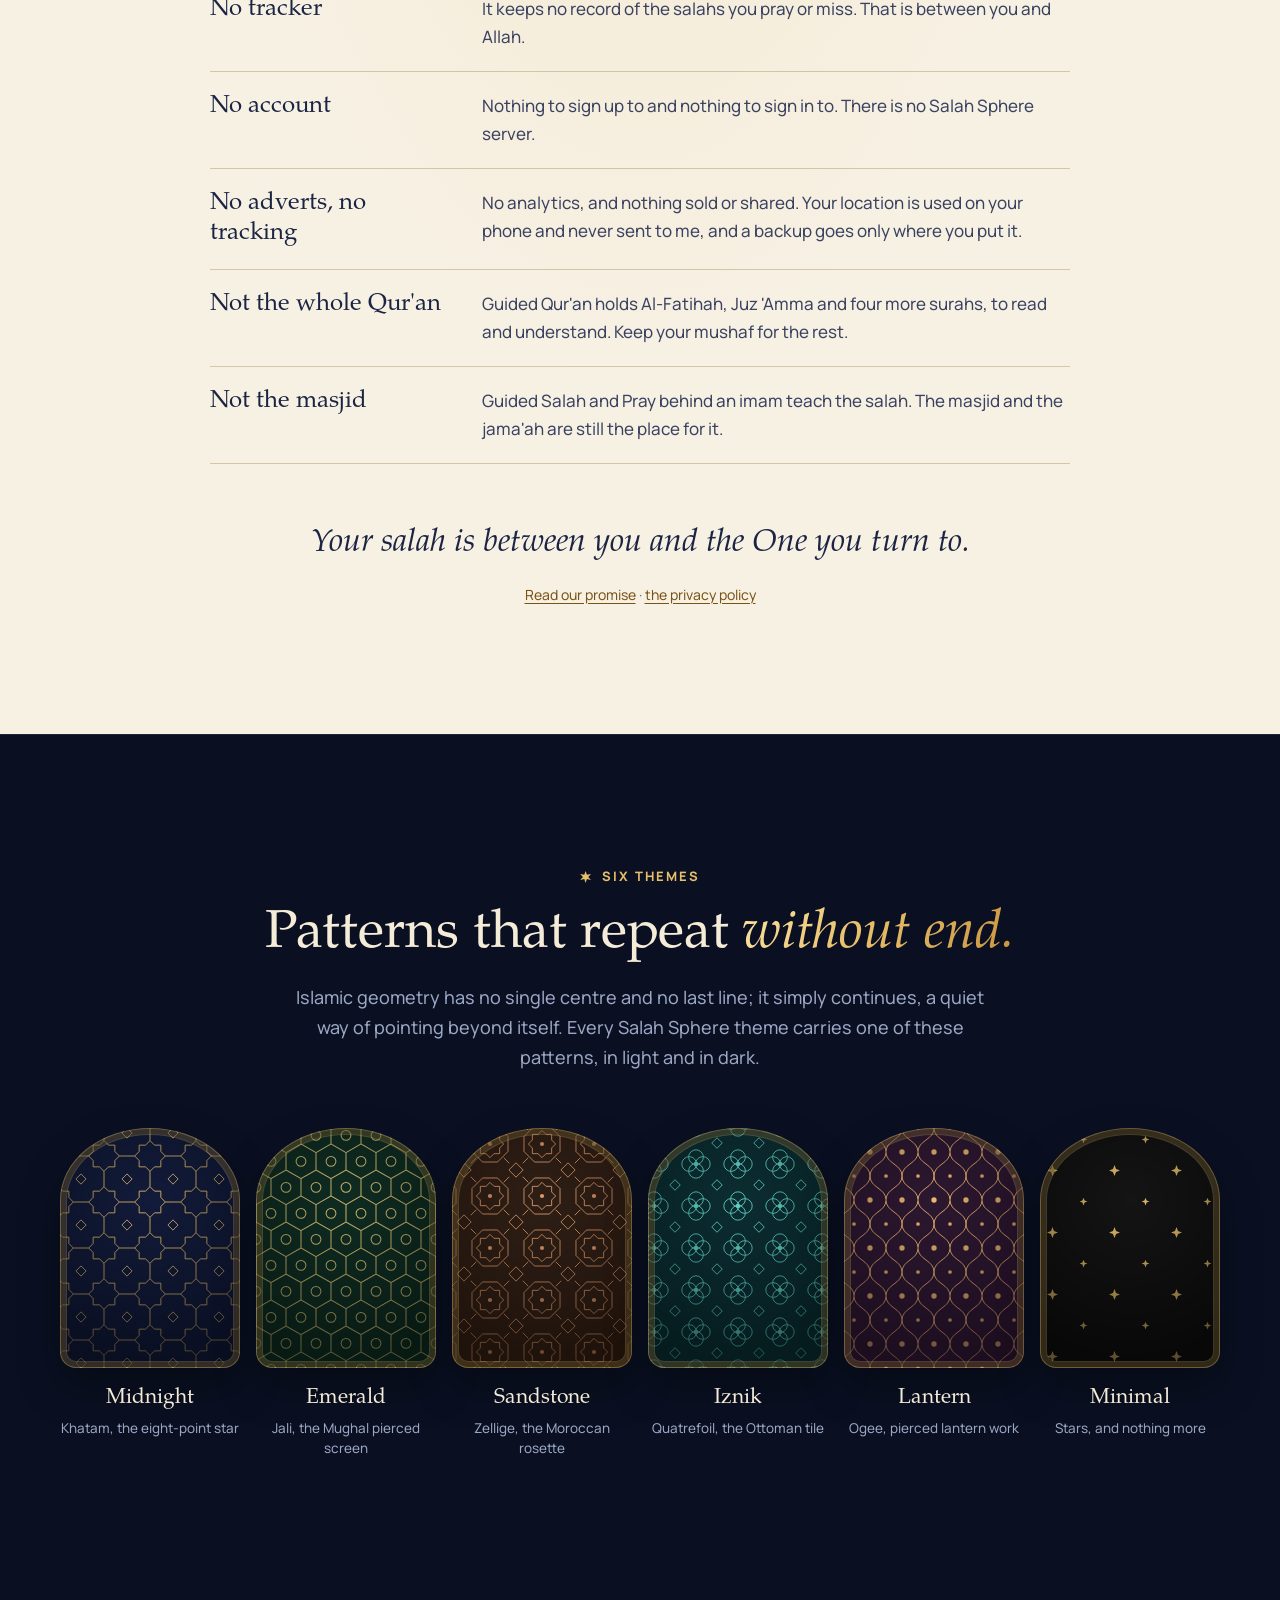
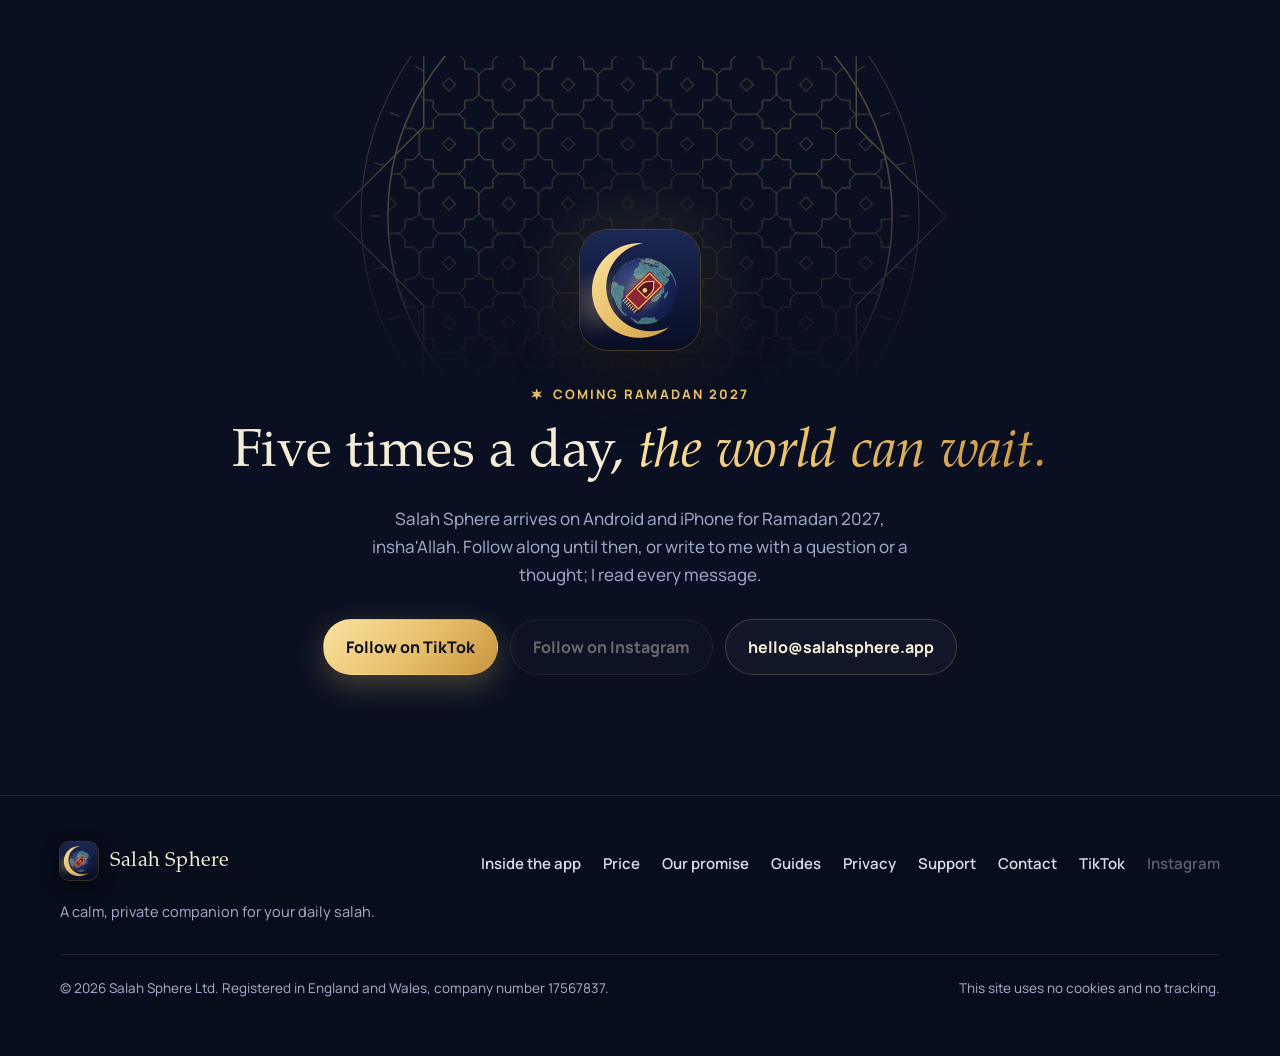
==== commit 2891d257: "Home: Guided Qur'an says Al-Fatihah's pronunciation is free and the rest comes with the unlock (app:" ====
--- a/index.html
+++ b/index.html
@@ -232,7 +232,7 @@
       <div class="two reveal">
         <div>
           <h3>Guided Qur'an</h3>
-          <p>Read and listen to Al-Fatihah and Juz 'Amma ayah by ayah, each with its pronunciation and its meaning, until the surahs you recite stop being sounds you remember and become words you understand. The meaning in 17 languages, six reciters, and Al-Kahf, Ya-Sin, Ar-Rahman and Al-Mulk too.</p>
+          <p>Read and listen to Al-Fatihah and Juz 'Amma ayah by ayah, each with its pronunciation and its meaning, until the surahs you recite stop being sounds you remember and become words you understand. Al-Fatihah's pronunciation is free; the rest comes with the one-time unlock. The meaning in 17 languages, six reciters, and Al-Kahf, Ya-Sin, Ar-Rahman and Al-Mulk too.</p>
         </div>
         <div>
           <h3>Du'as &amp; adhkar</h3>
